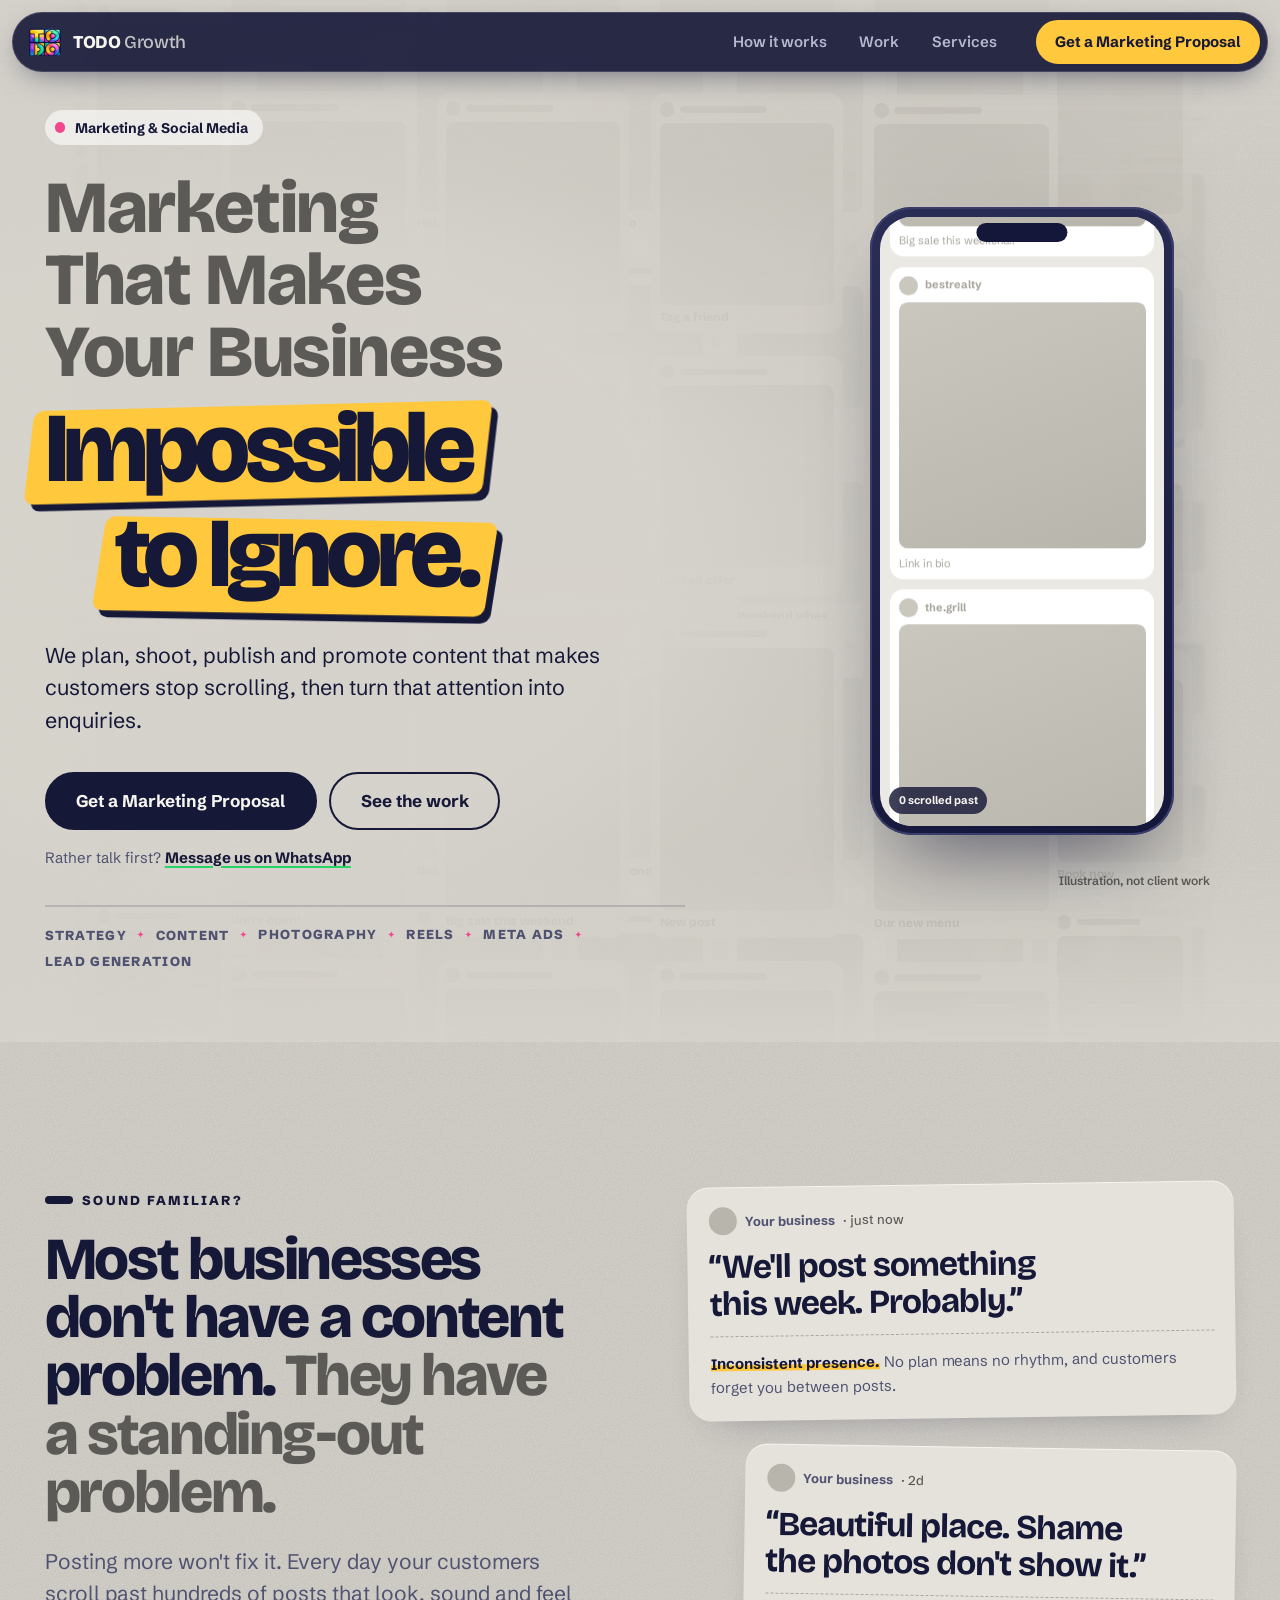
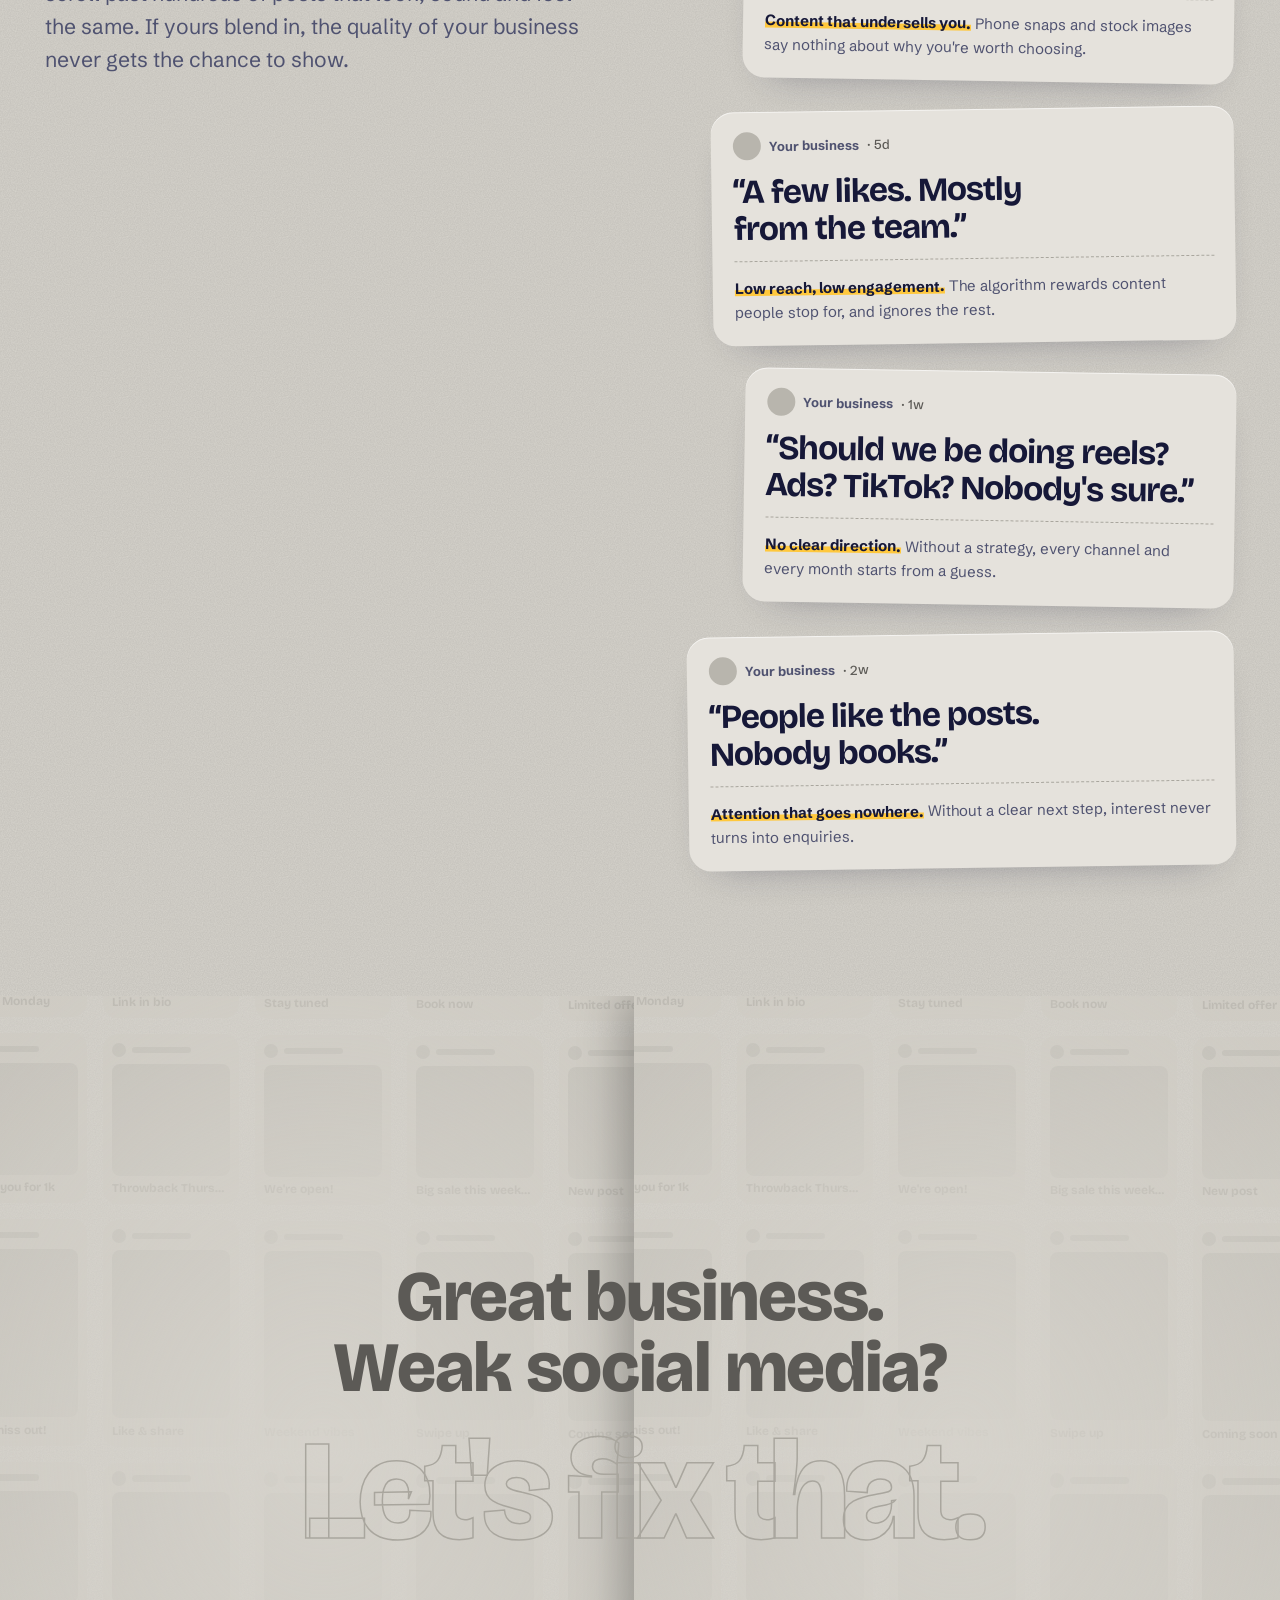
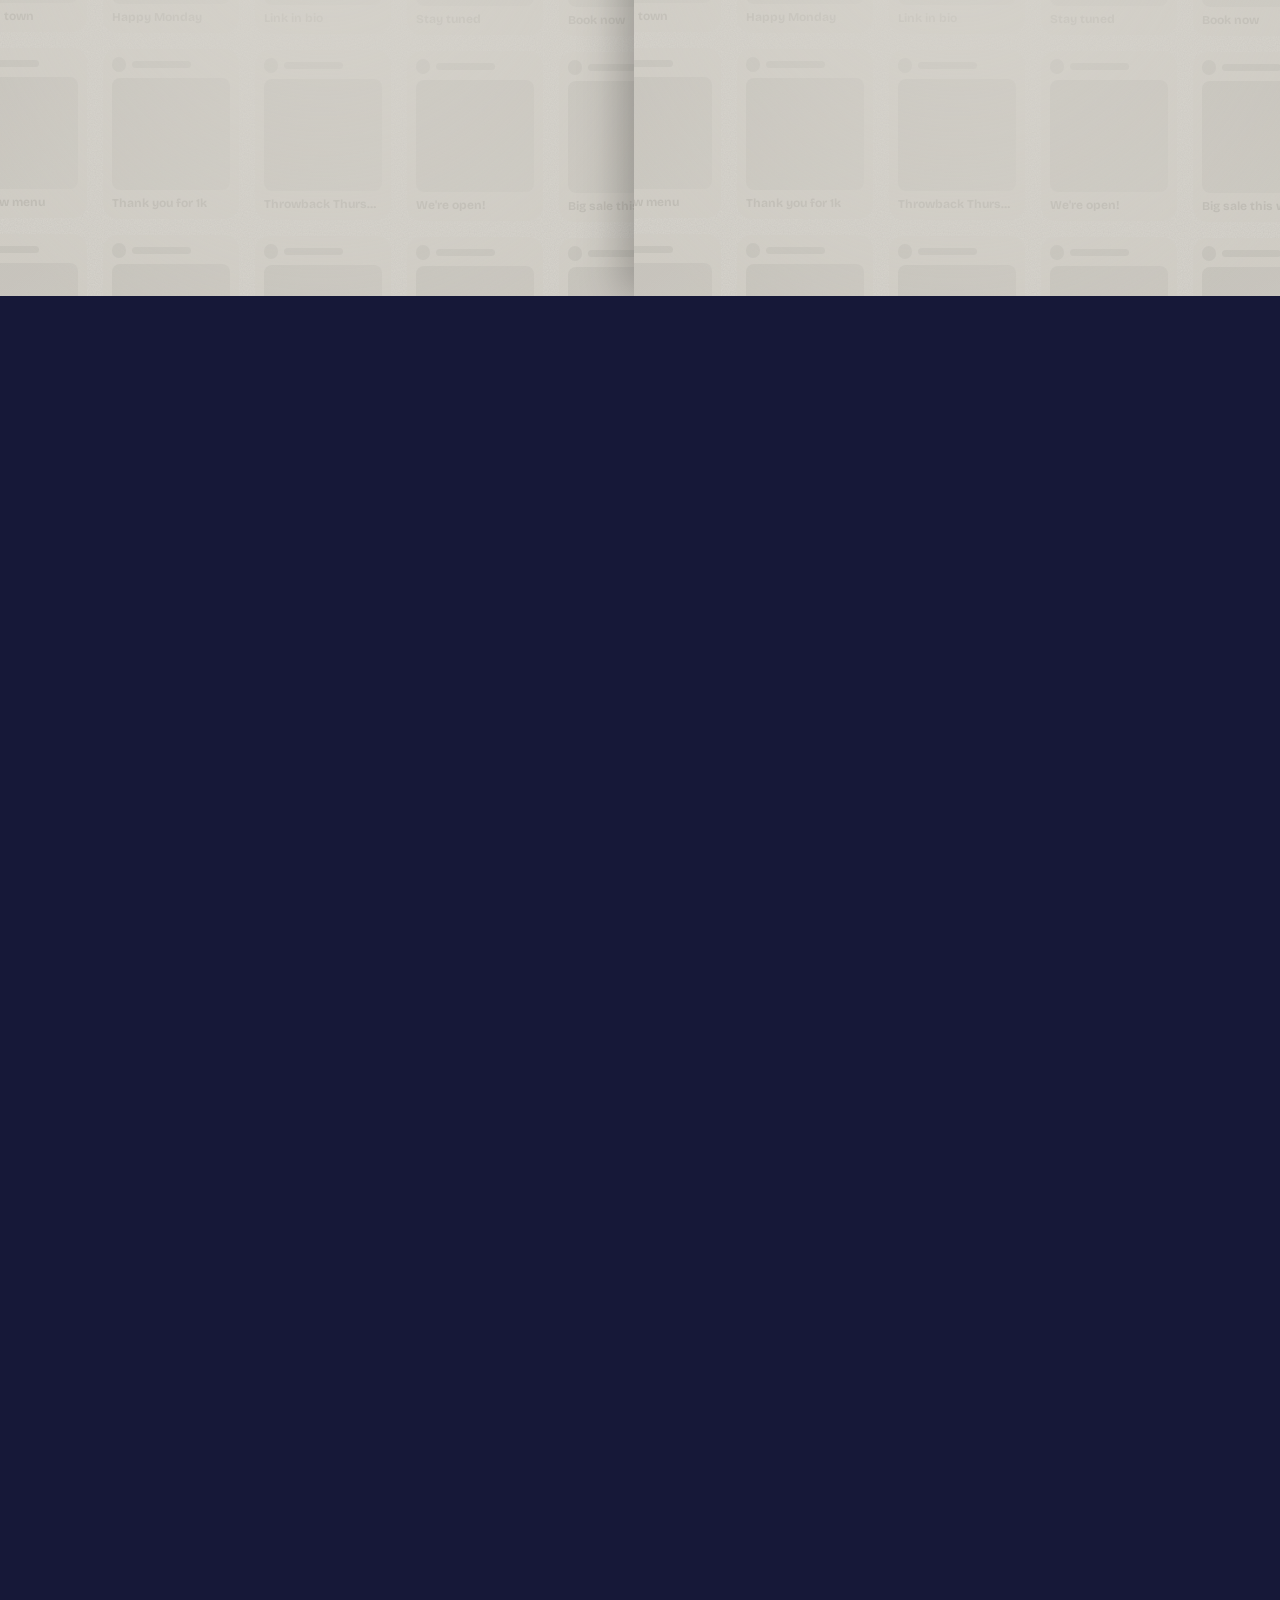
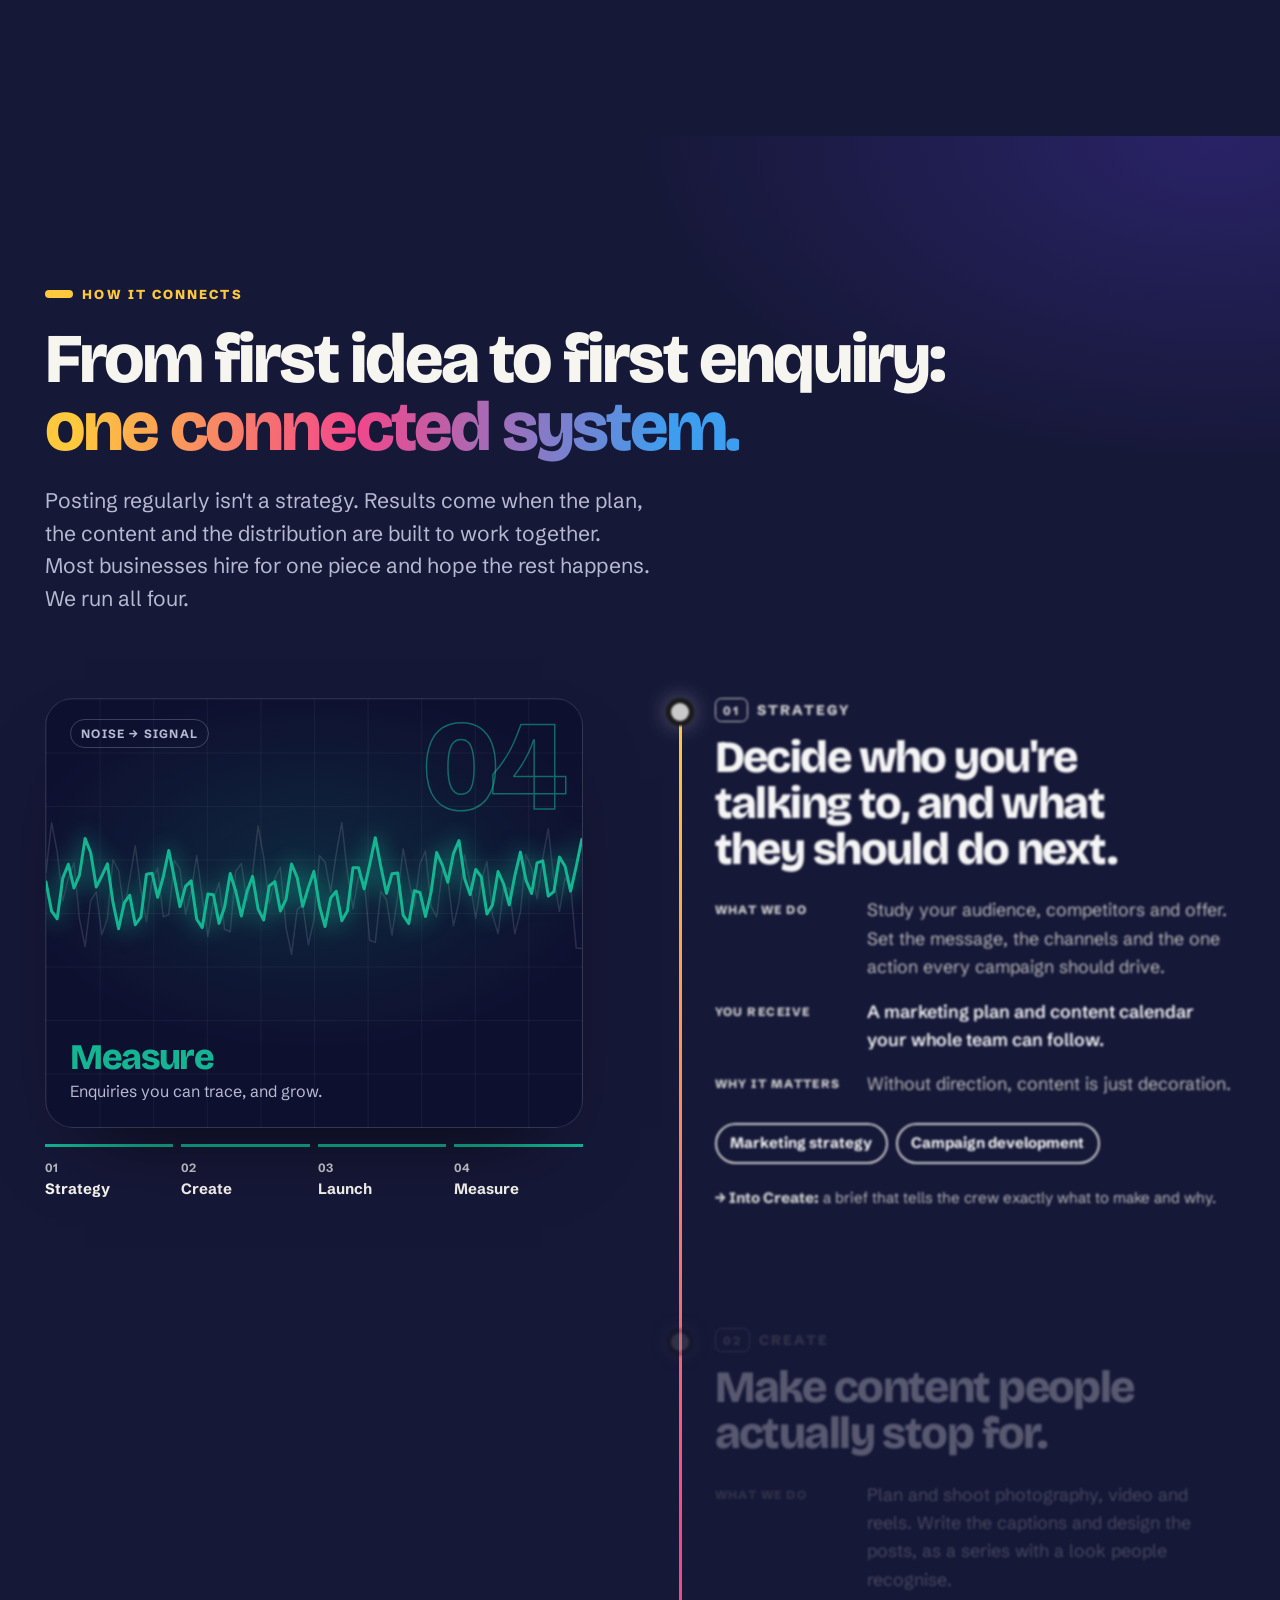
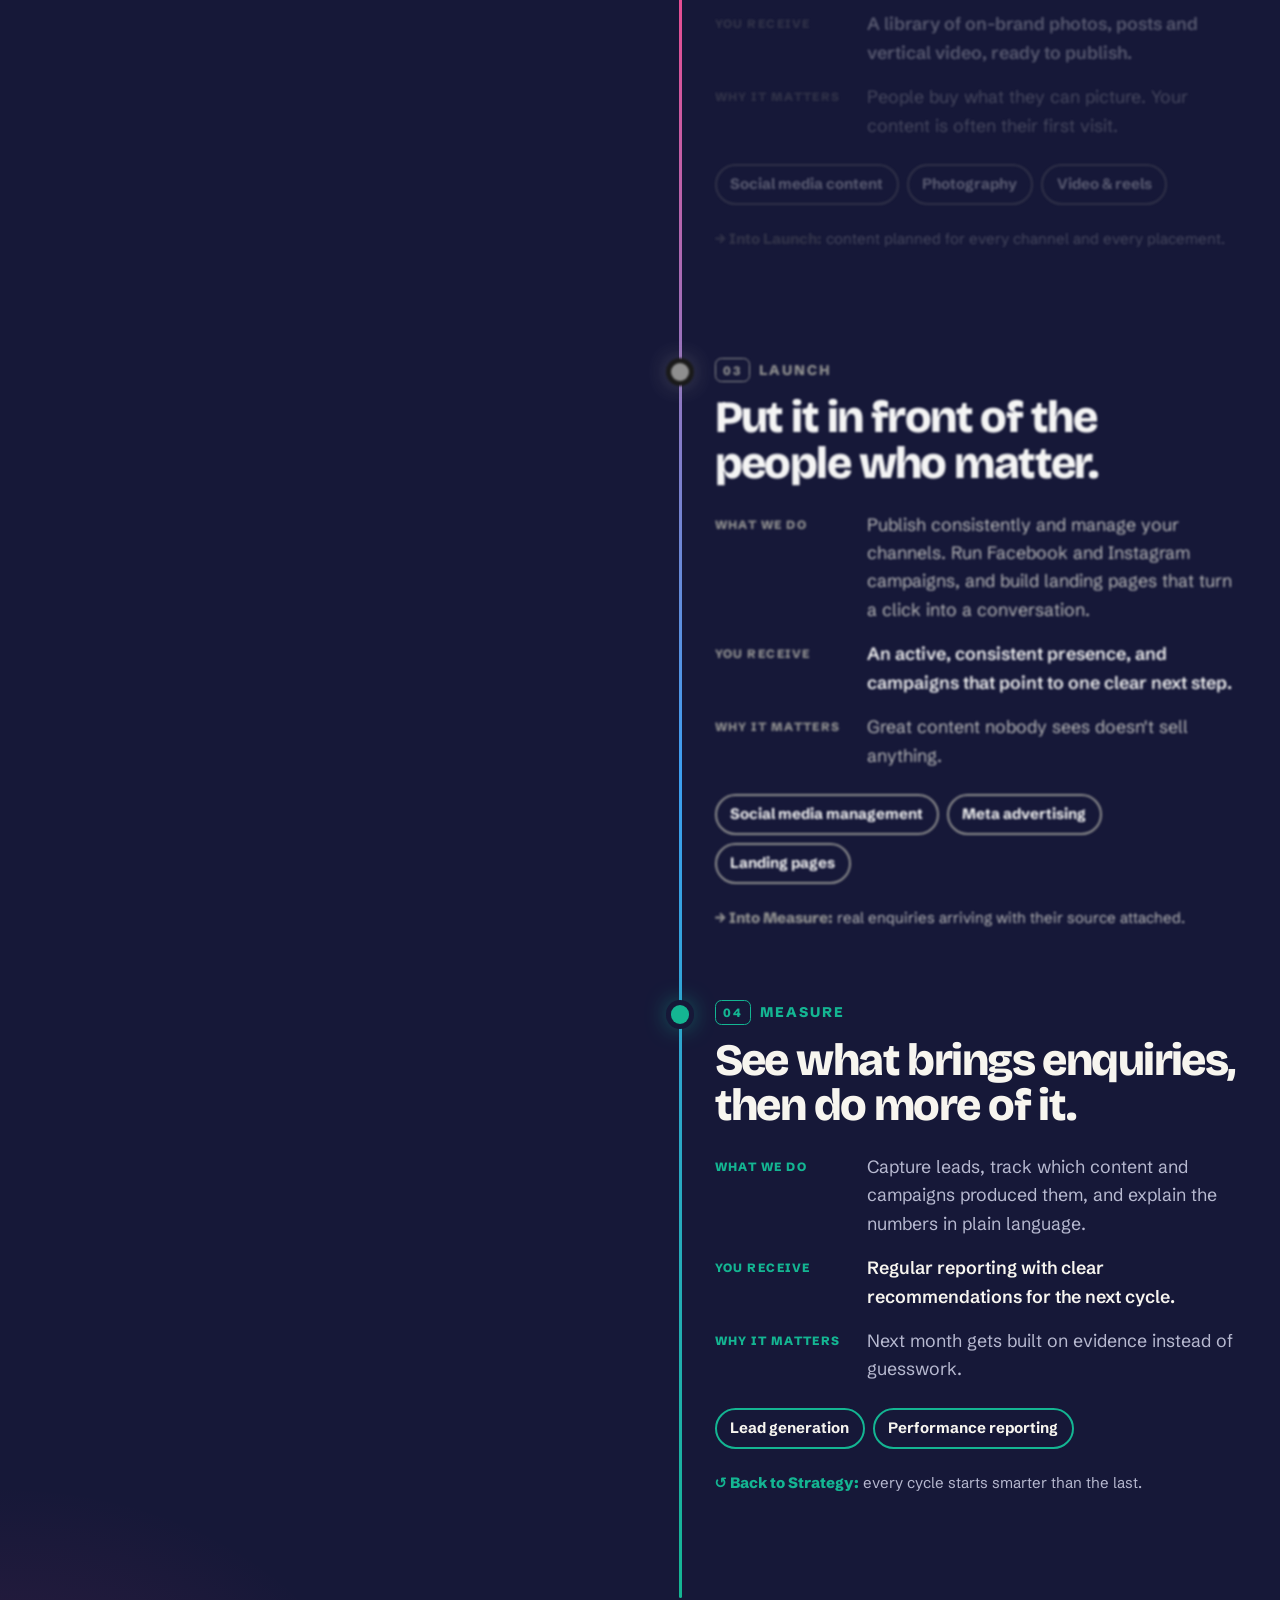
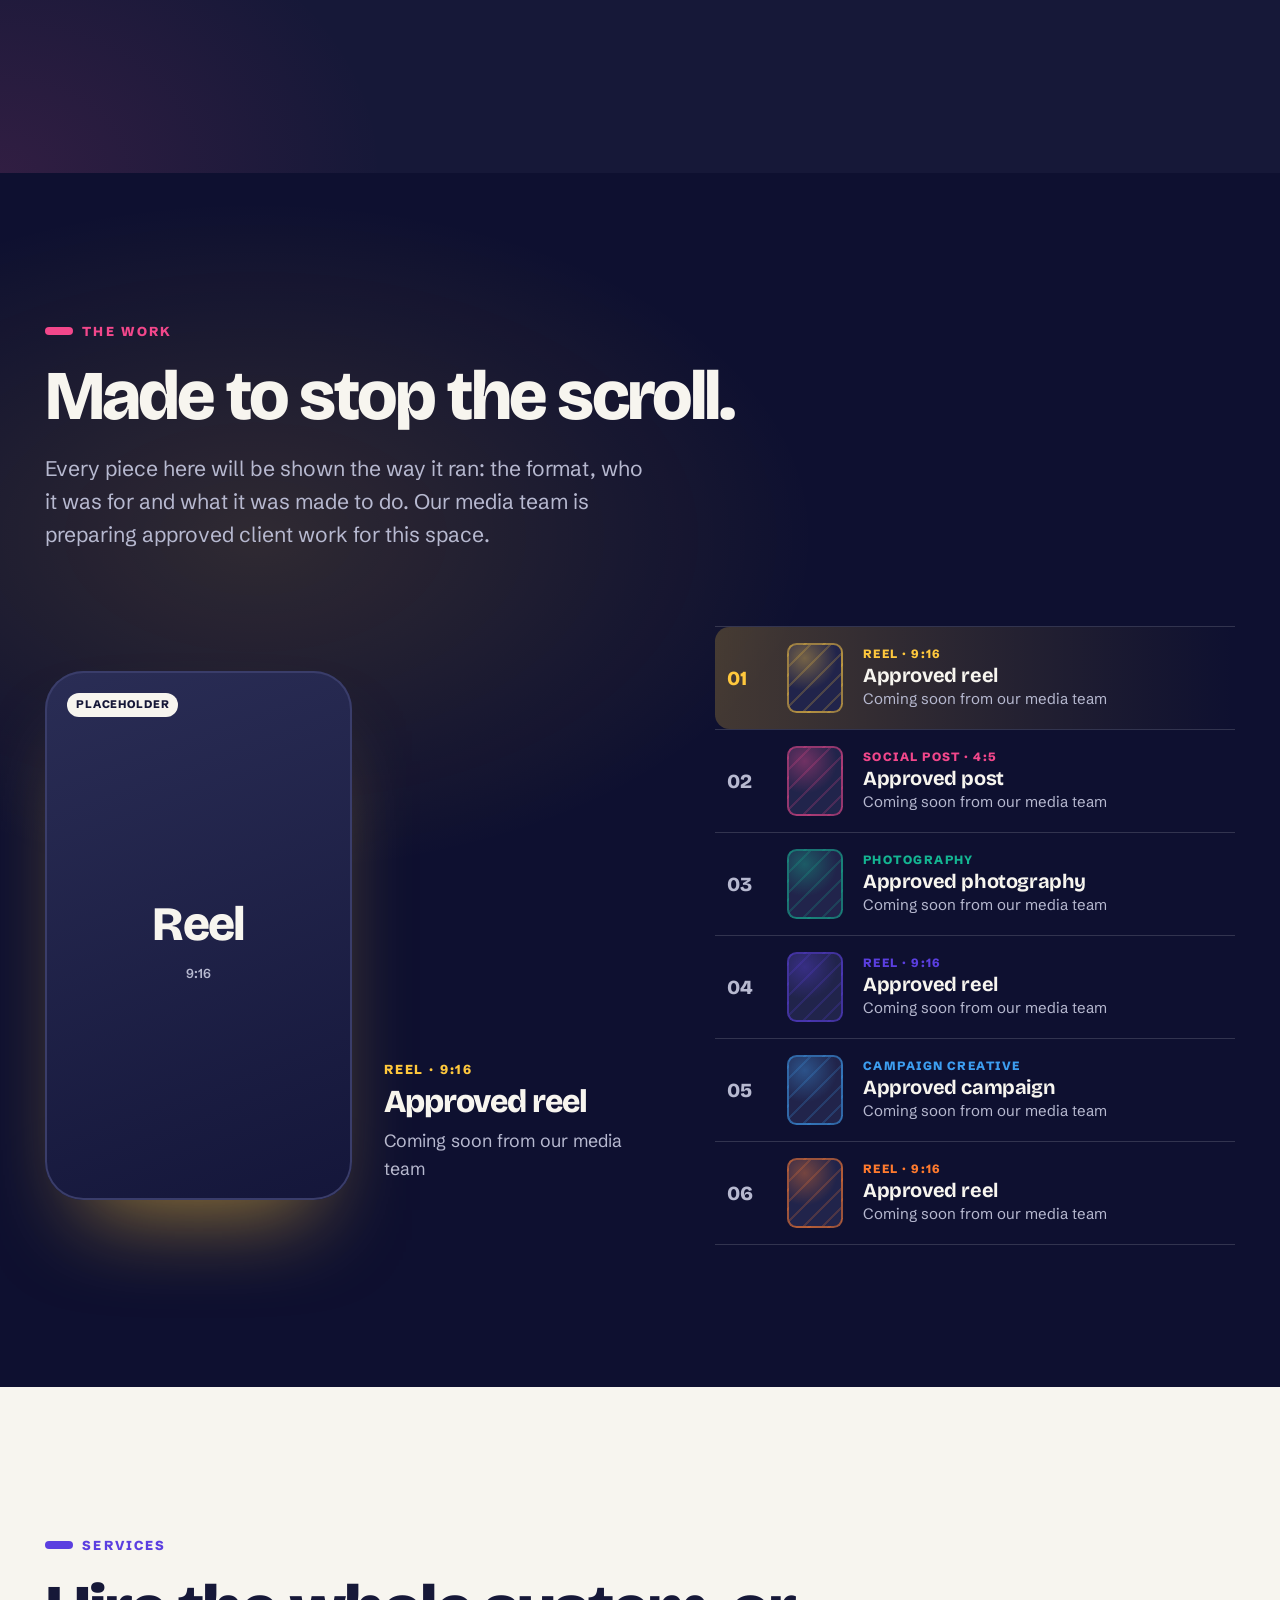
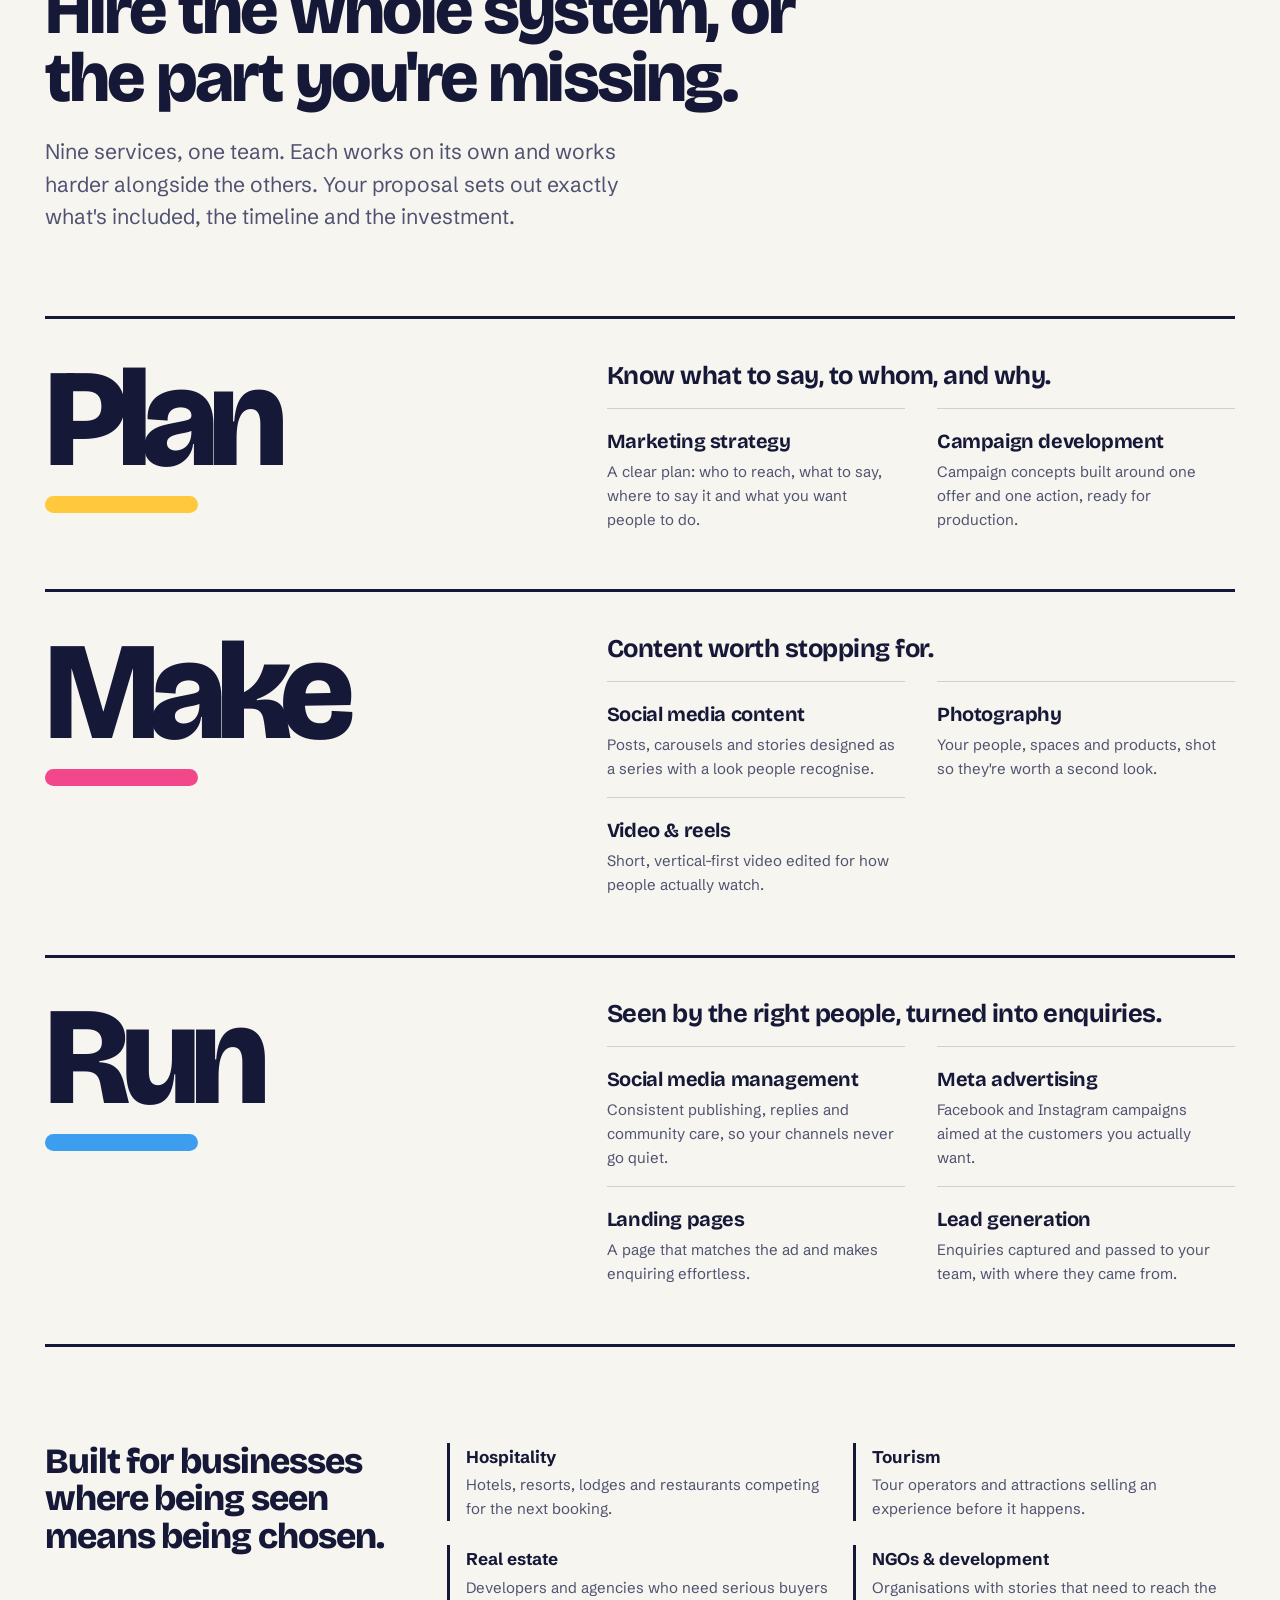
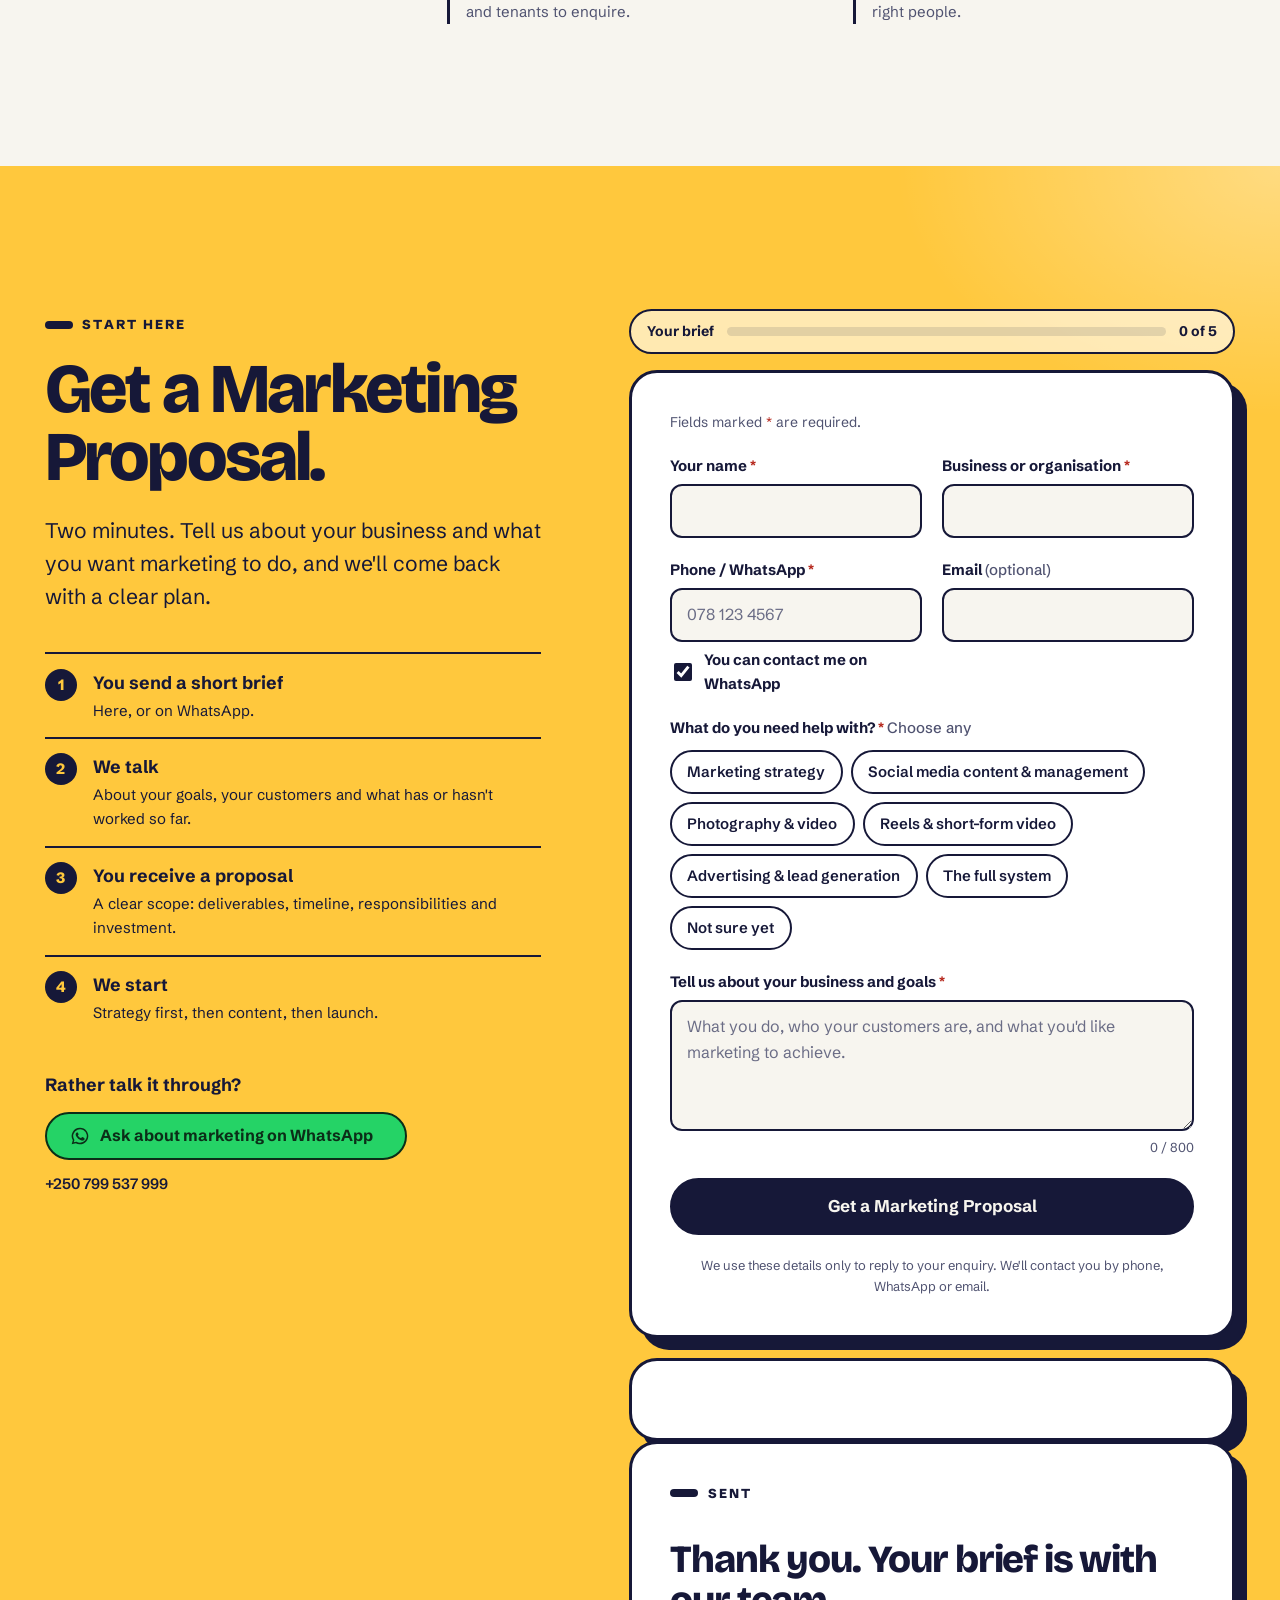
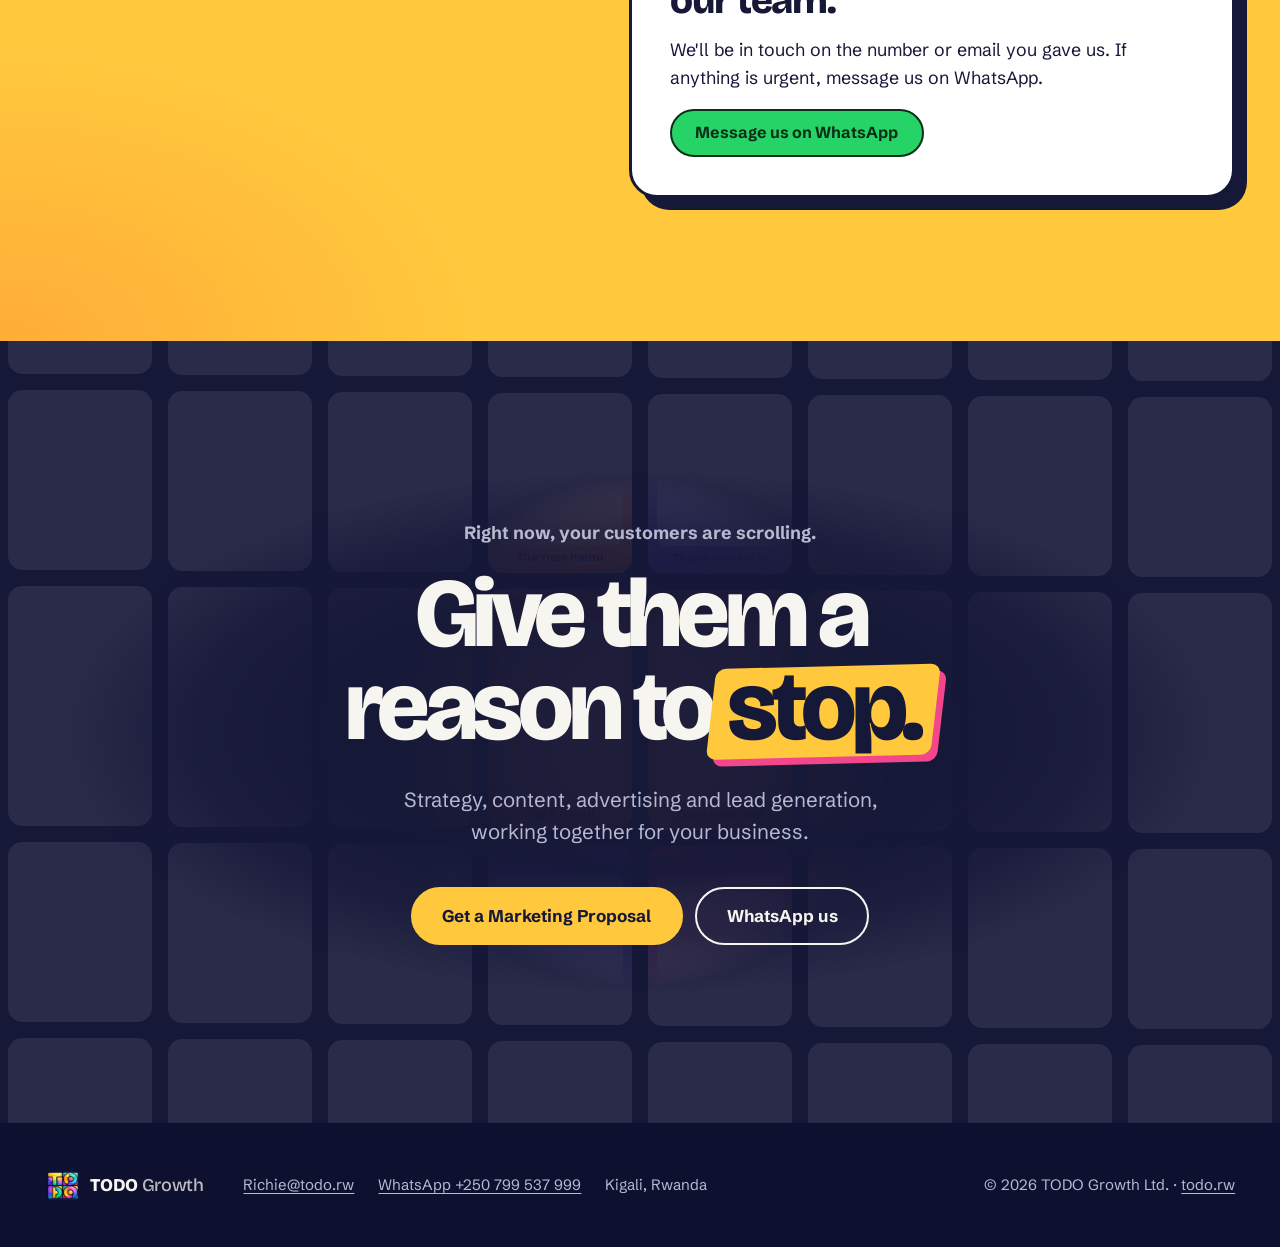
==== index.html @ 9b06f522 "first commit" ====
<!doctype html>
<html lang="en-GB">
  <head>
    <meta charset="utf-8" />
    <title>TODO Growth: Marketing &amp; Social Media</title>
    <meta name="robots" content="noindex" />
    <link rel="canonical" href="https://todo.rw/marketing/" />
    <script>
      // Forward to the page and keep the query string (UTM parameters) and hash.
      location.replace("marketing/" + location.search + location.hash);
    </script>
    <meta http-equiv="refresh" content="0; url=marketing/" />
  </head>
  <body>
    <p><a href="marketing/">Continue to Marketing &amp; Social Media</a></p>
  </body>
</html>
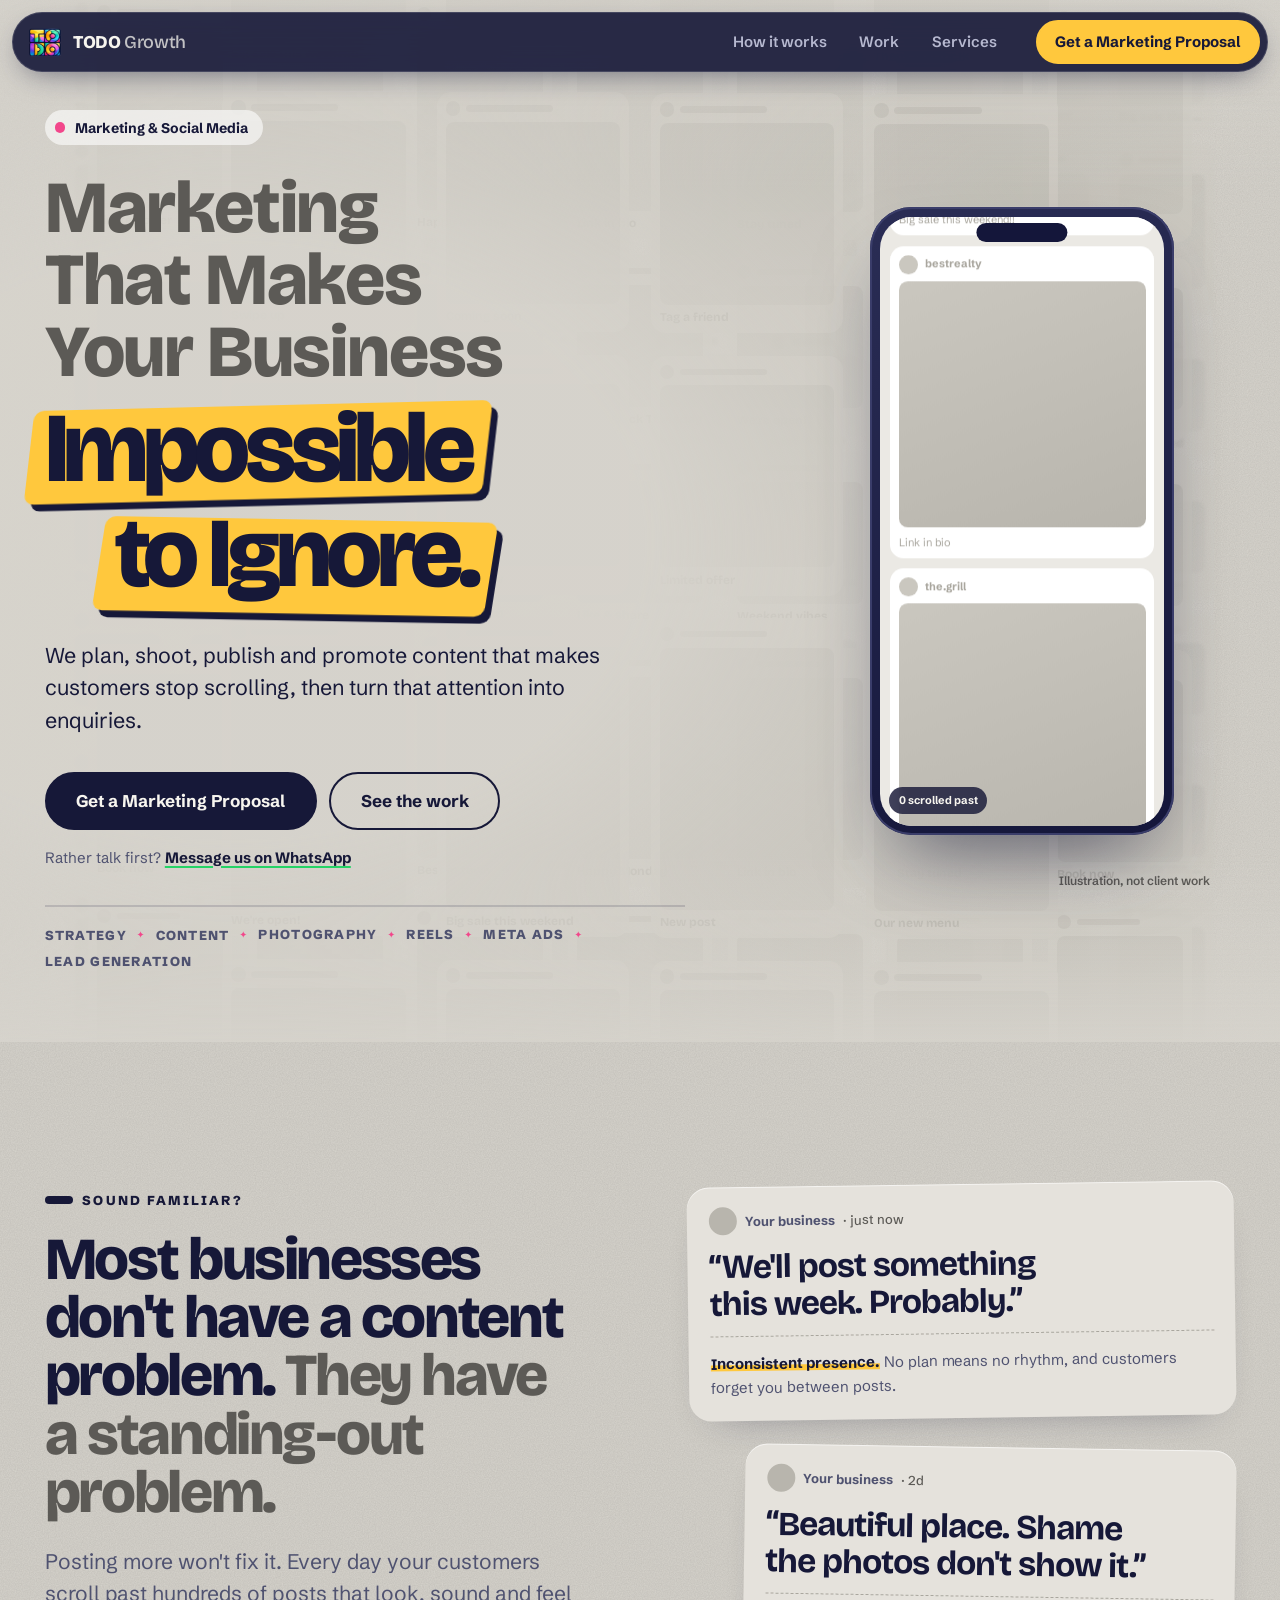
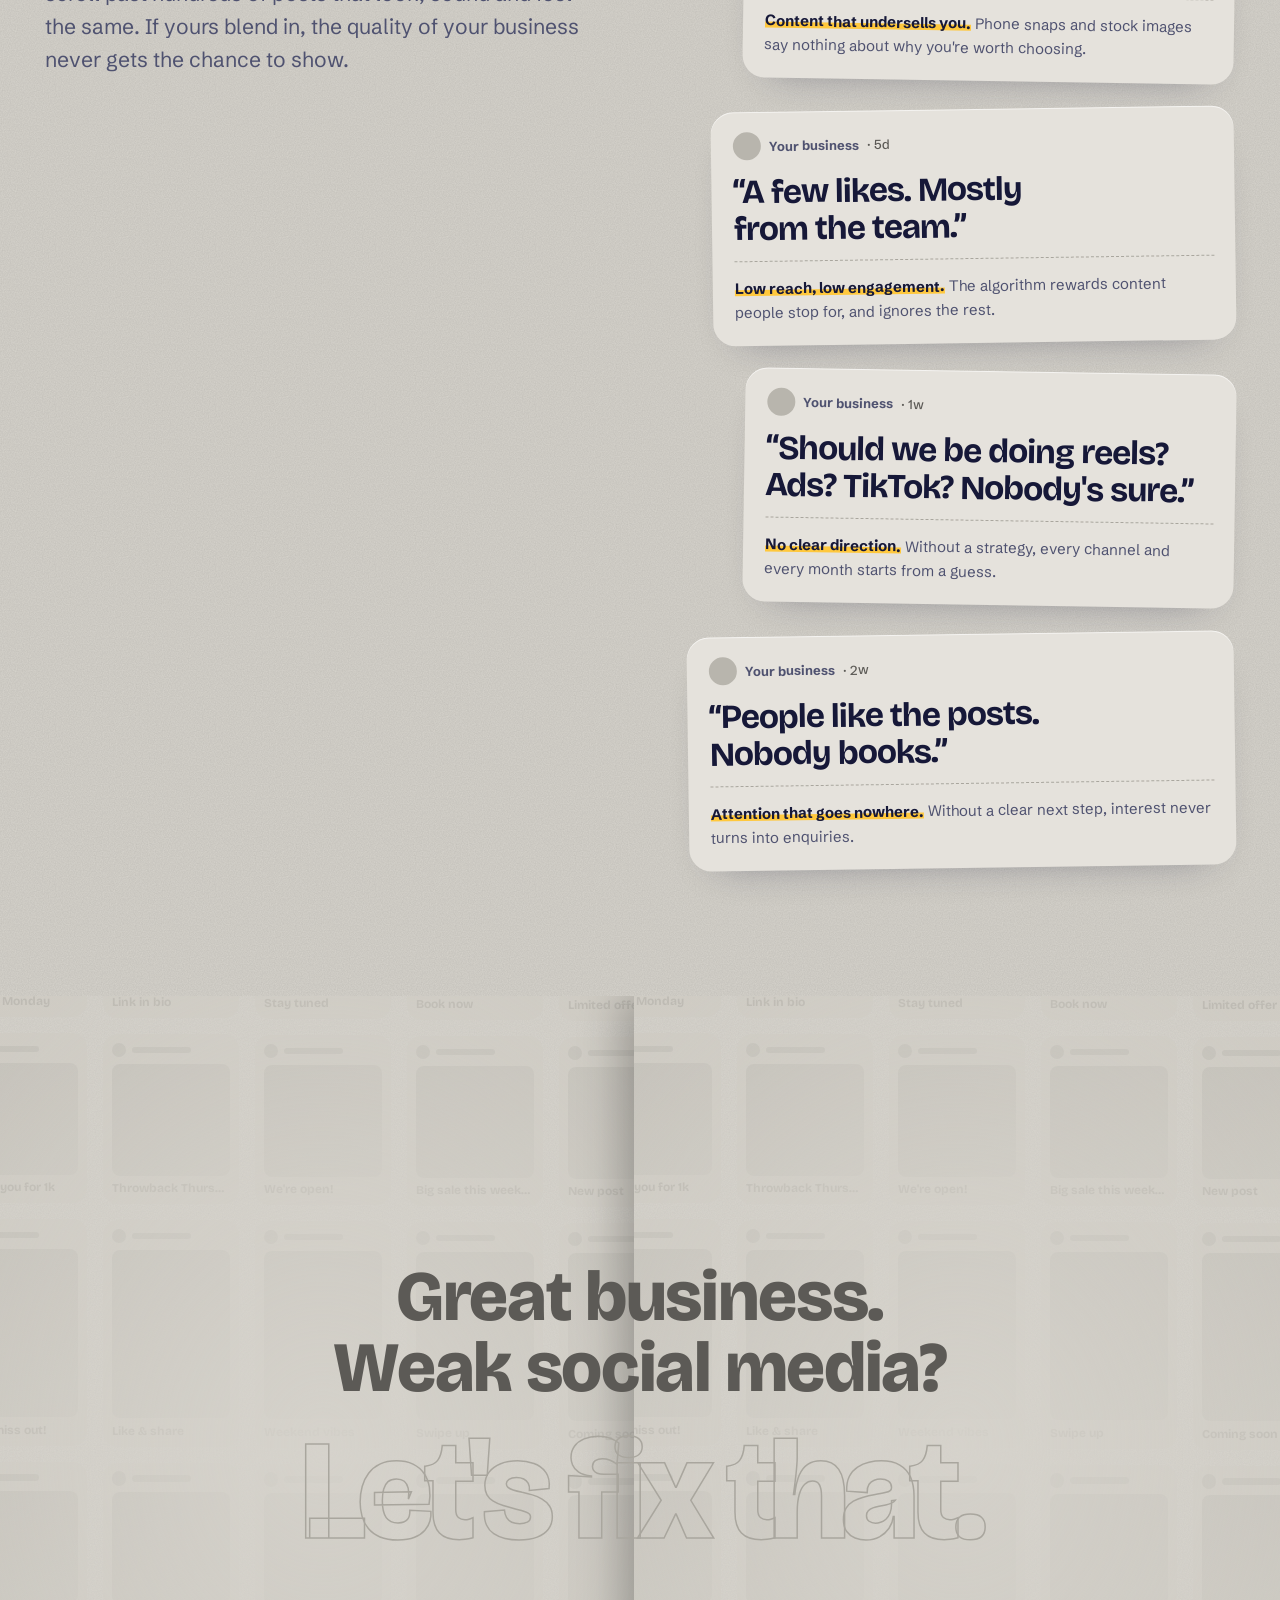
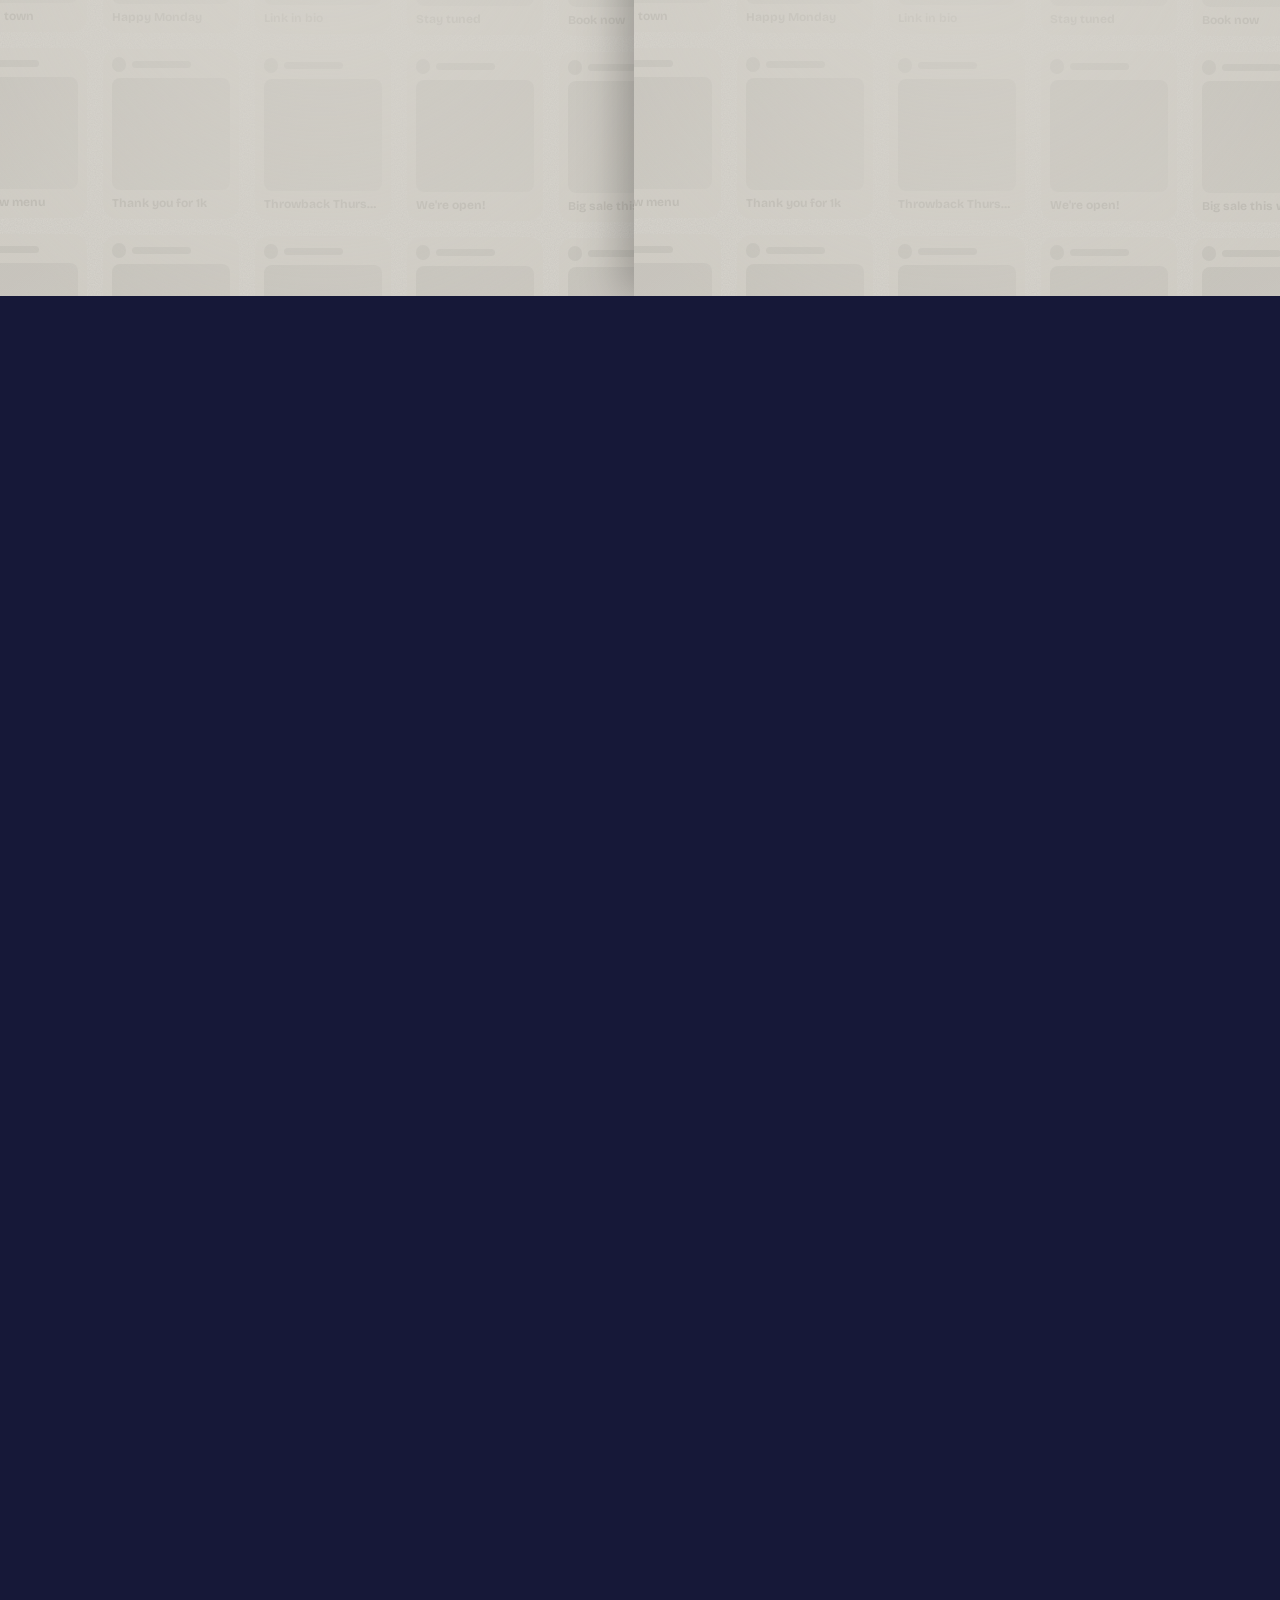
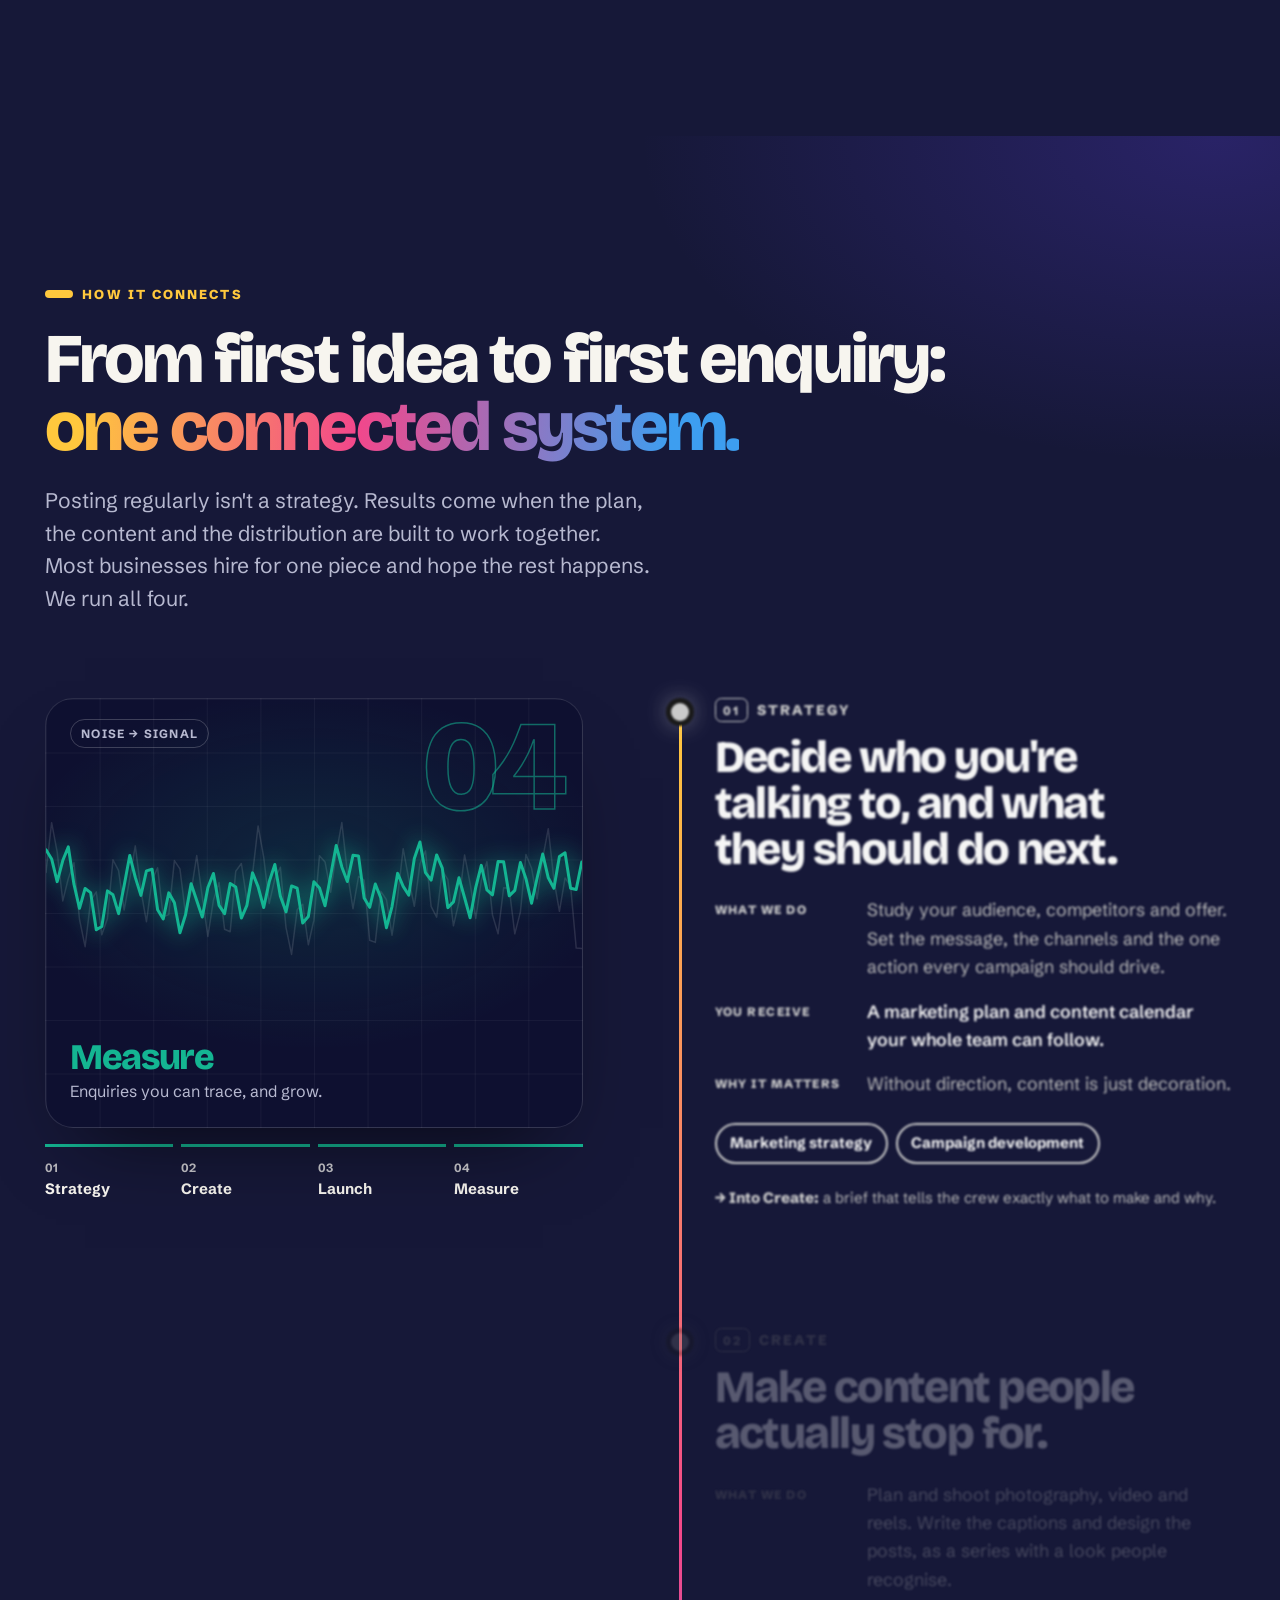
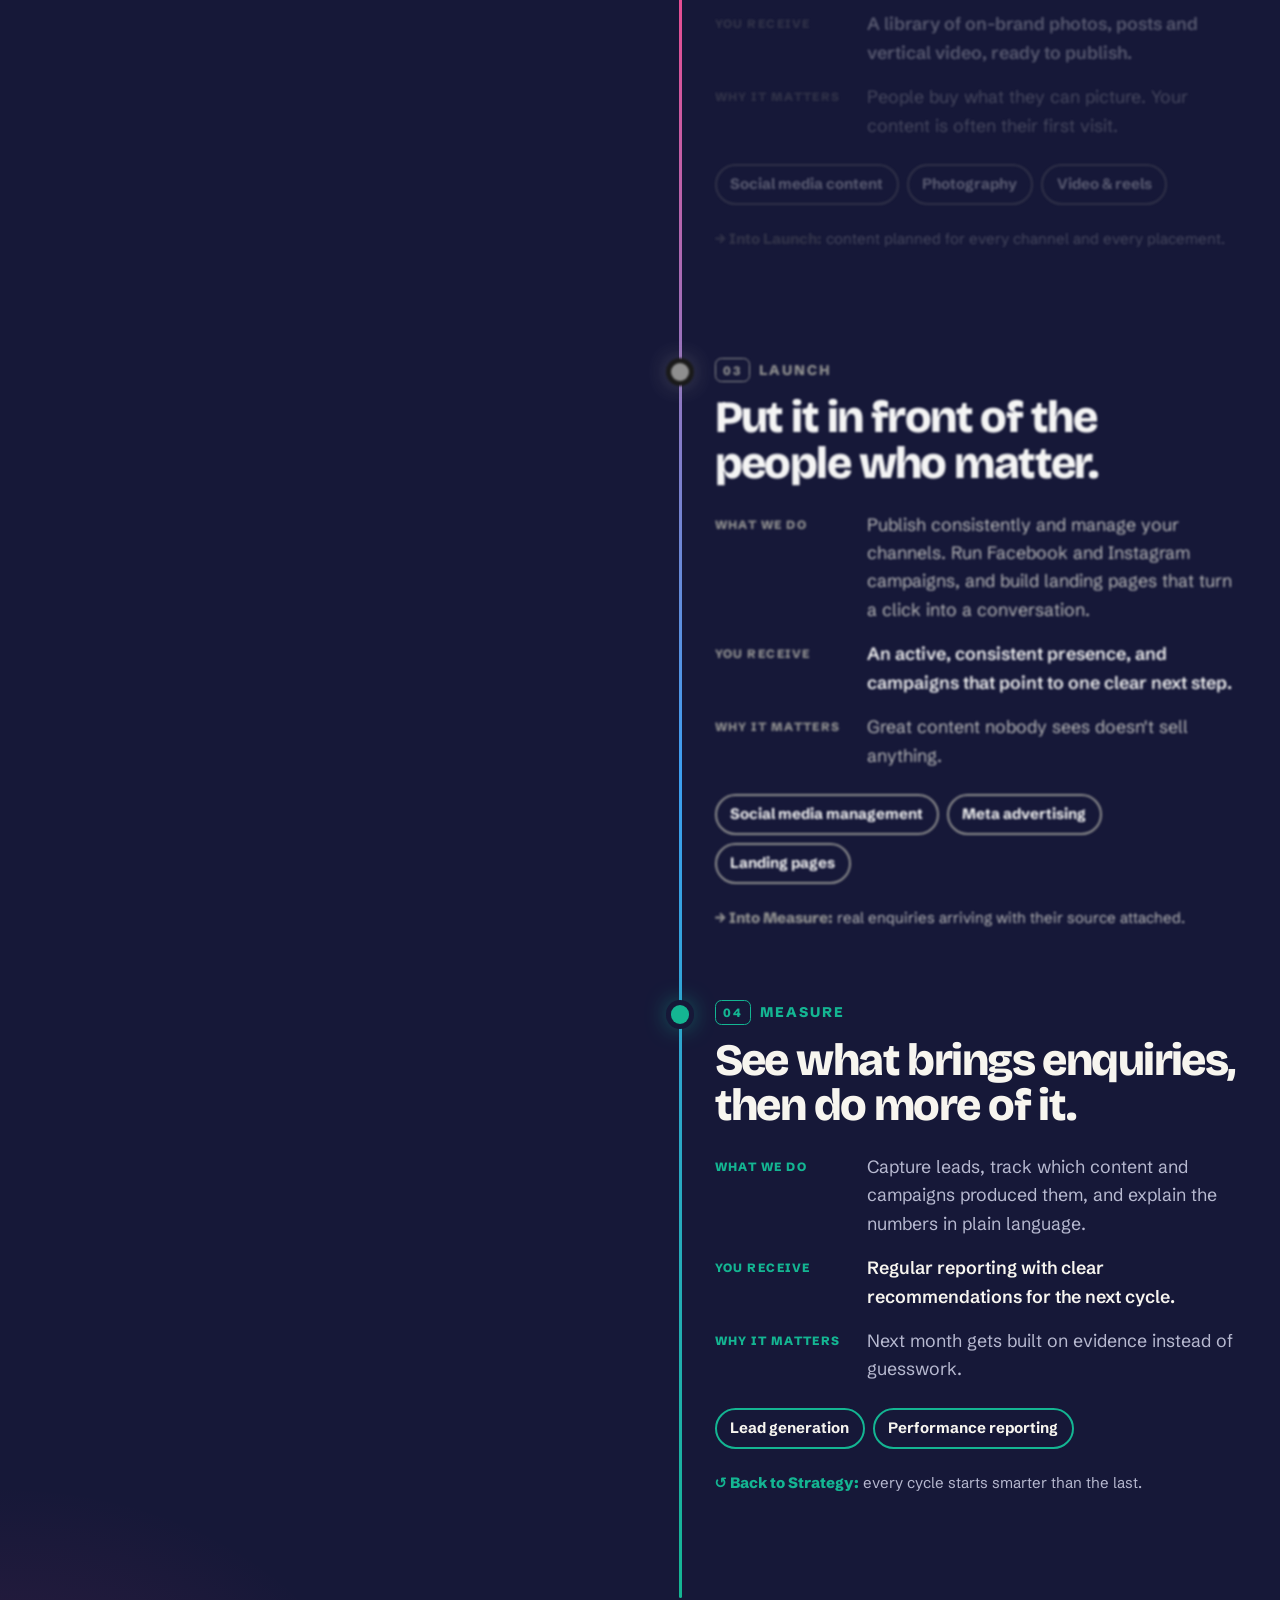
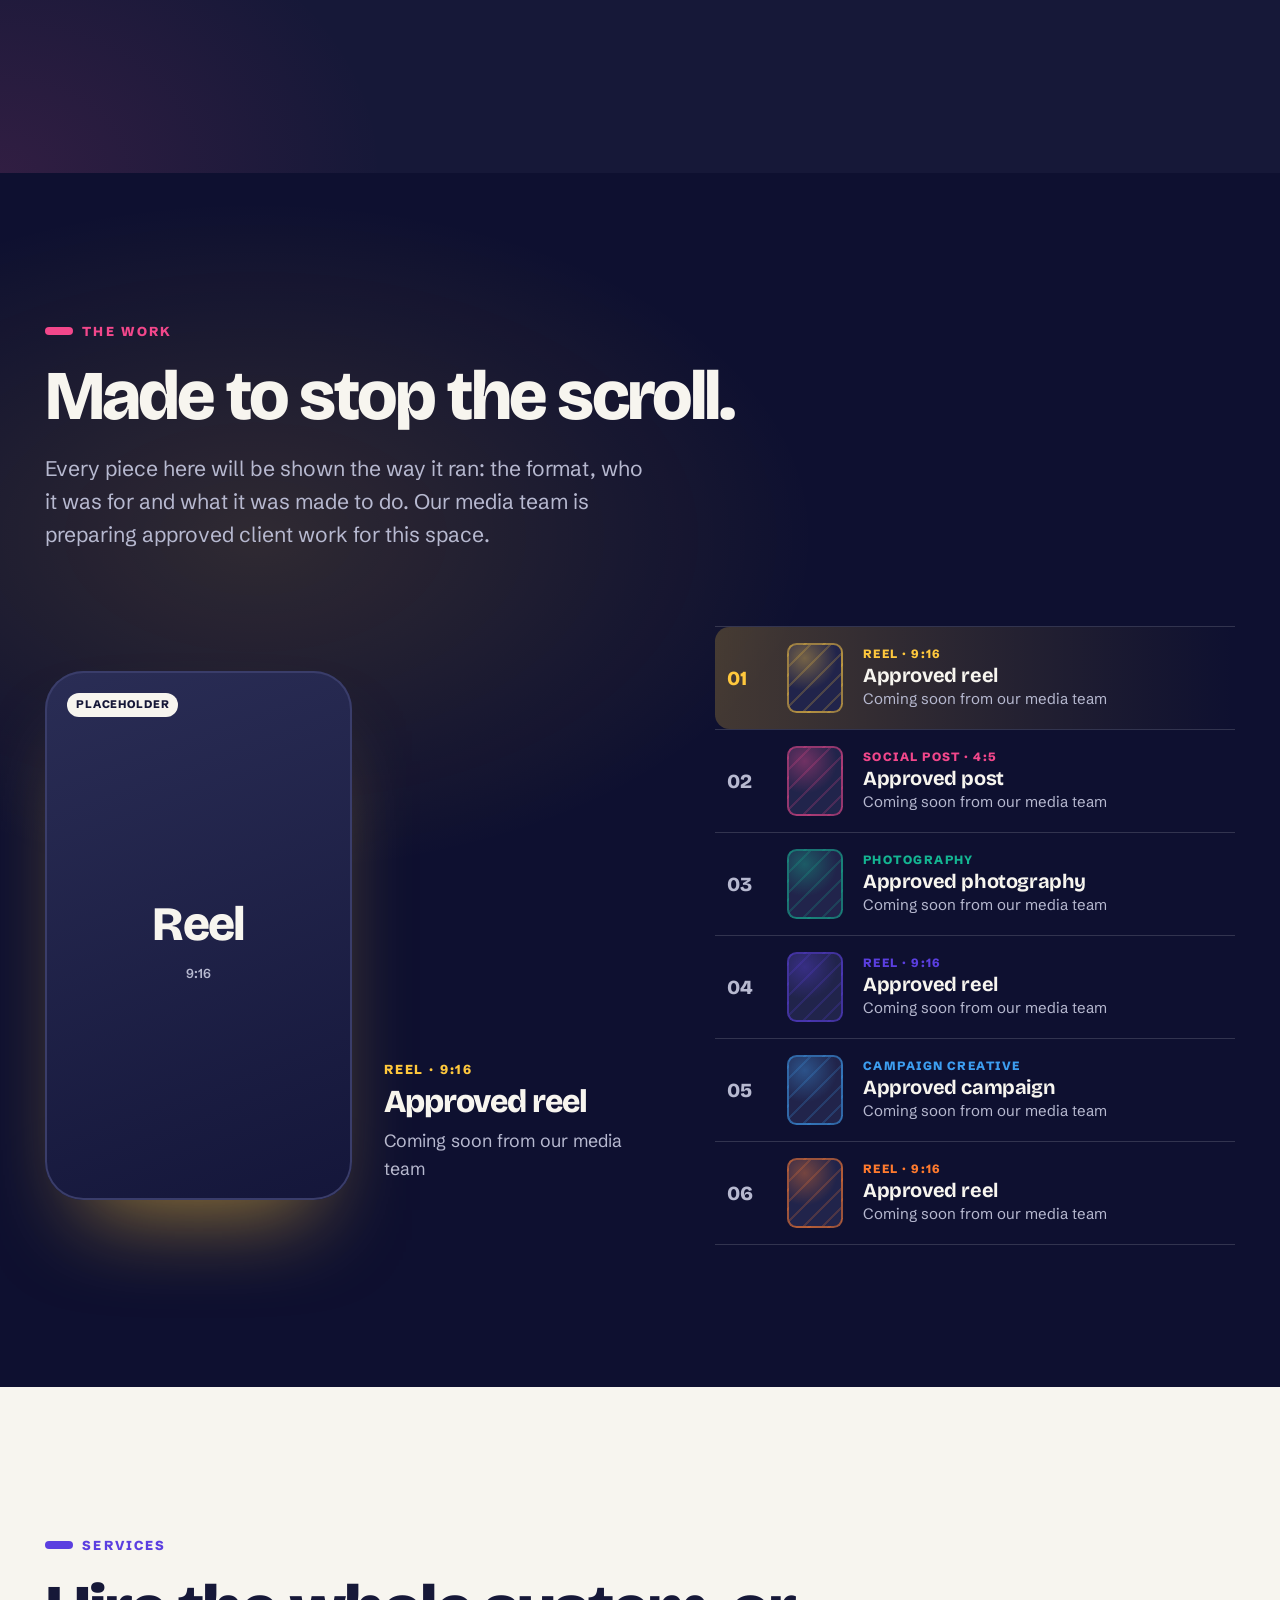
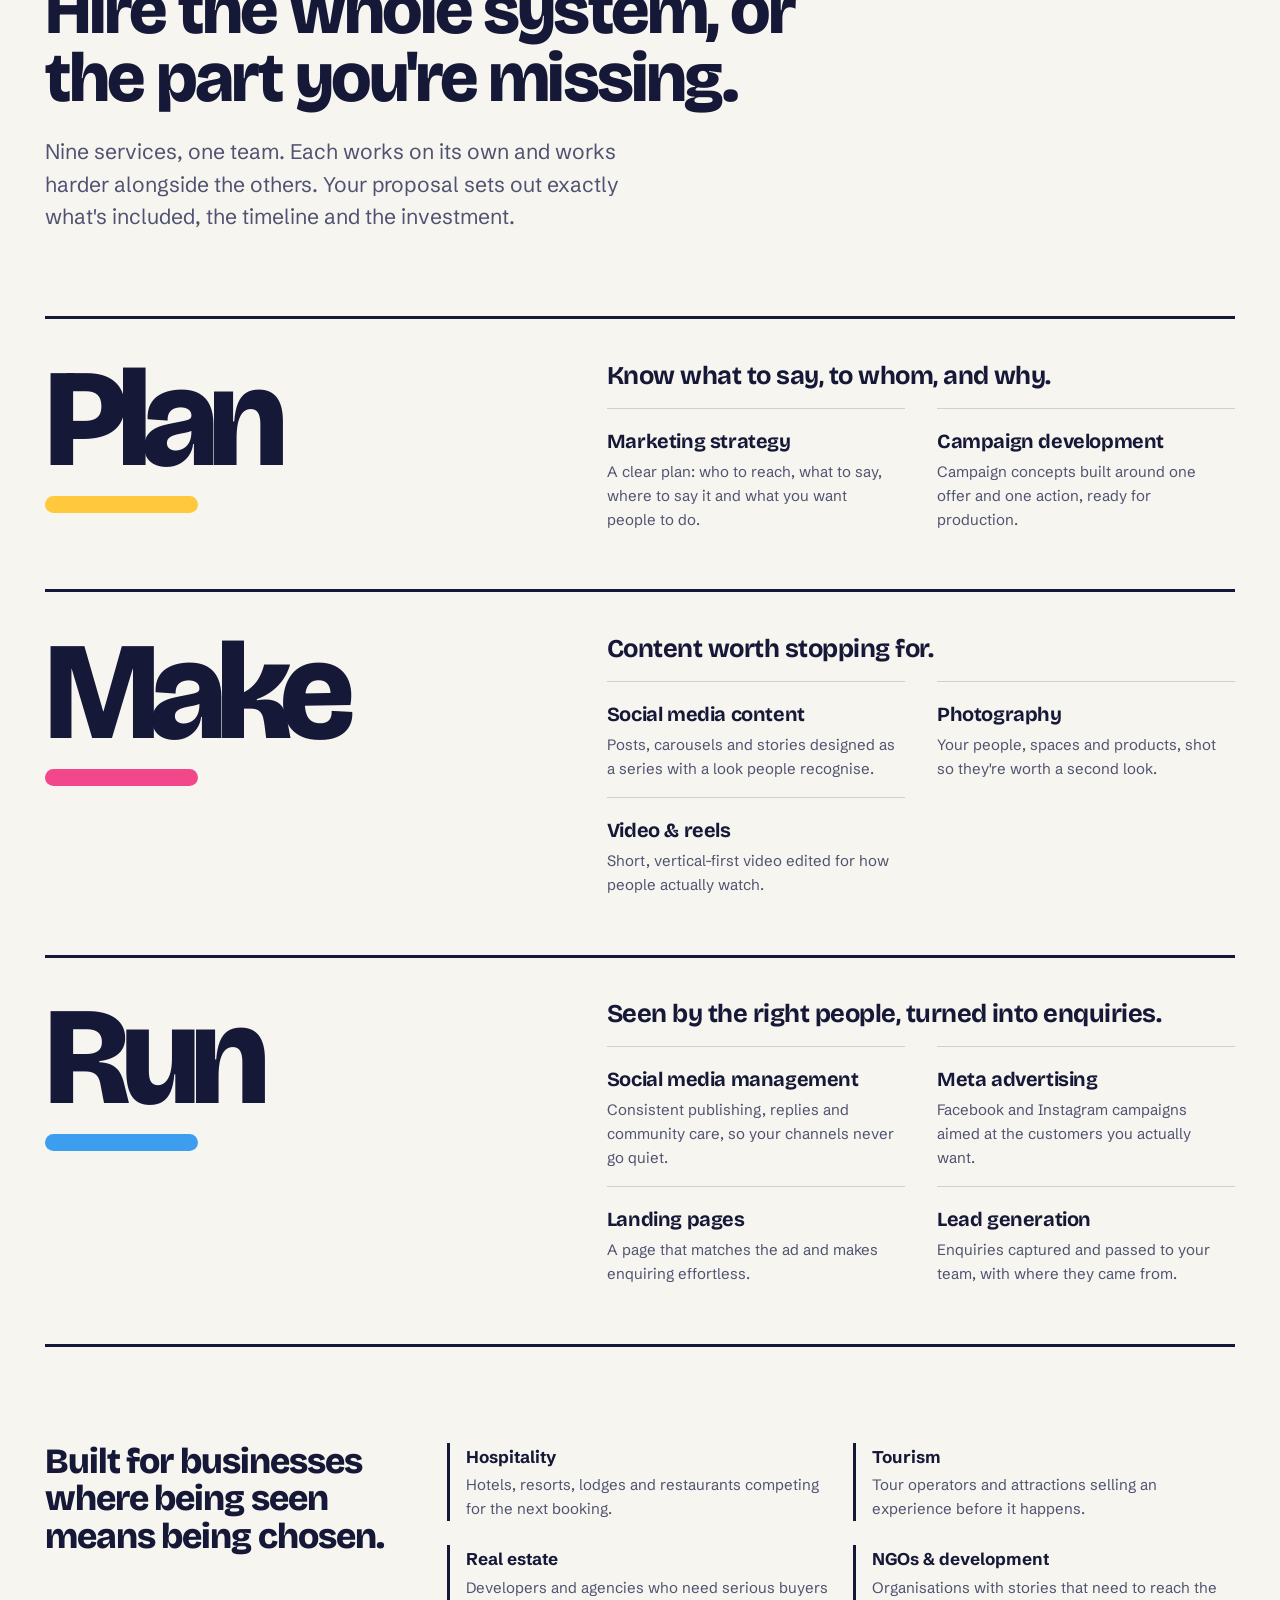
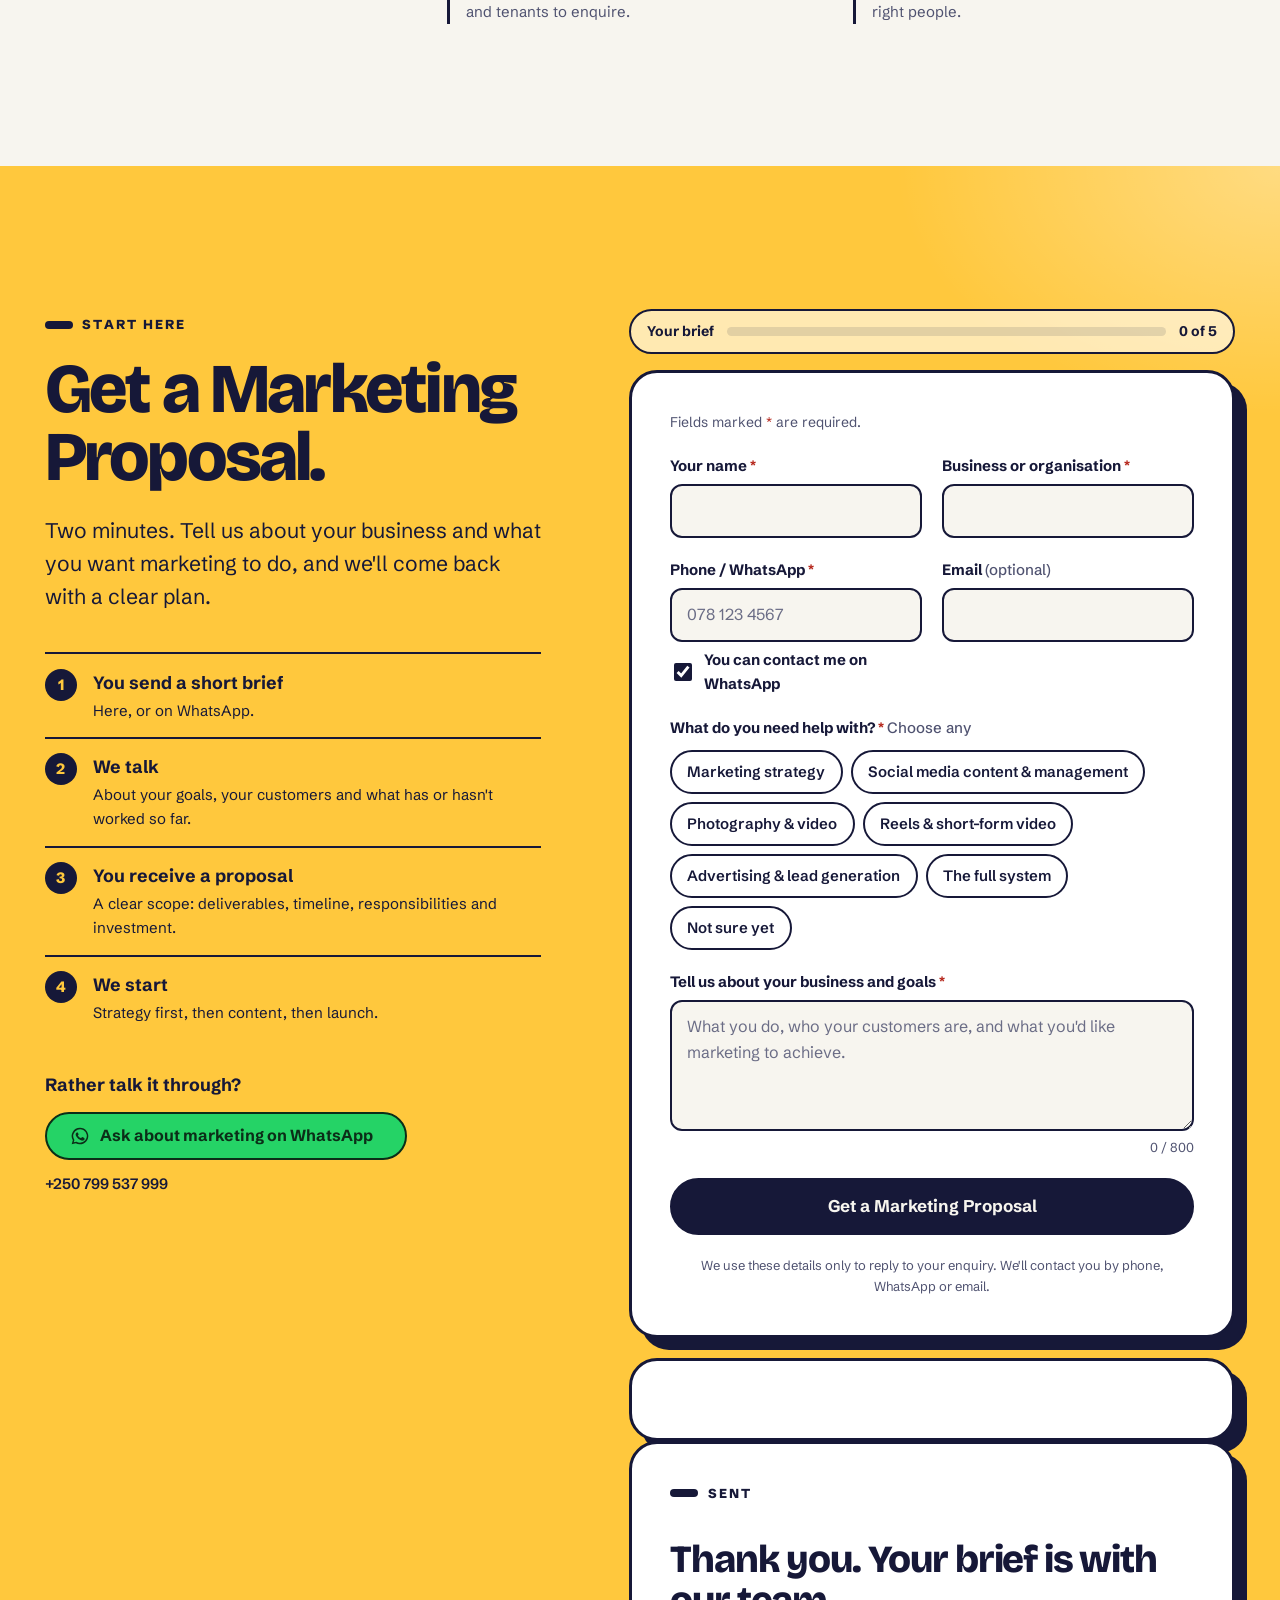
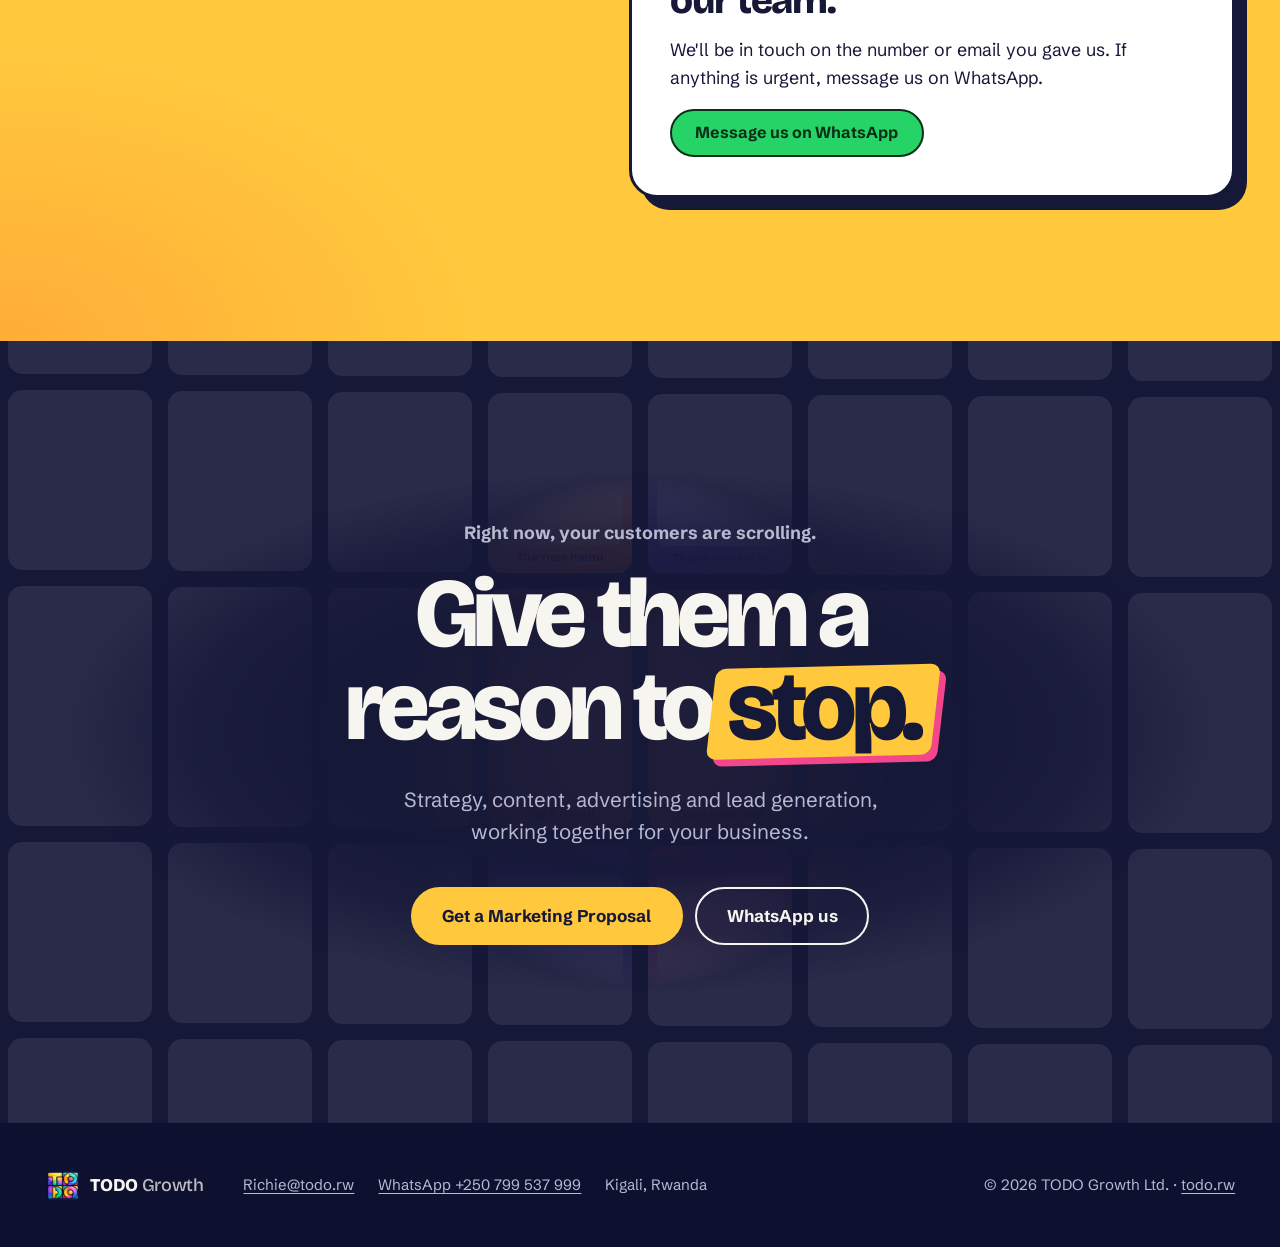
==== commit ef5a09c3: "root changes" ====
--- a/index.html
+++ b/index.html
@@ -2,16 +2,627 @@
 <html lang="en-GB">
   <head>
     <meta charset="utf-8" />
-    <title>TODO Growth: Marketing &amp; Social Media</title>
-    <meta name="robots" content="noindex" />
-    <link rel="canonical" href="https://todo.rw/marketing/" />
-    <script>
-      // Forward to the page and keep the query string (UTM parameters) and hash.
-      location.replace("marketing/" + location.search + location.hash);
+    <meta name="viewport" content="width=device-width, initial-scale=1, viewport-fit=cover" />
+    <title>Marketing &amp; Social Media | TODO Growth, Kigali</title>
+    <meta
+      name="description"
+      content="Strategy, social media content, photography, reels, Meta advertising and lead generation, planned and run as one system. Get a marketing proposal from TODO Growth in Kigali, Rwanda."
+    />
+    <link rel="canonical" href="https://marketing.todo.rw/" />
+    <meta name="theme-color" content="#161838" />
+
+    <meta property="og:type" content="website" />
+    <meta property="og:site_name" content="TODO Growth" />
+    <meta property="og:title" content="Marketing That Makes Your Business Impossible to Ignore" />
+    <meta
+      property="og:description"
+      content="We plan, shoot, publish and promote content that makes people stop scrolling, then turn that attention into enquiries."
+    />
+    <meta property="og:url" content="https://marketing.todo.rw/" />
+    <meta name="twitter:card" content="summary" />
+
+    <link rel="icon" type="image/webp" href="assets/img/brand/todo-logo-192.webp" />
+    <link rel="preconnect" href="https://fonts.googleapis.com" />
+    <link rel="preconnect" href="https://fonts.gstatic.com" crossorigin />
+    <link
+      rel="stylesheet"
+      href="https://fonts.googleapis.com/css2?family=Bricolage+Grotesque:opsz,wght@12..96,400..800&family=Schibsted+Grotesk:wght@400..700&display=swap"
+    />
+    <link rel="stylesheet" href="assets/css/marketing.css" />
+    <script type="module" src="assets/js/main.js"></script>
+
+    <script type="application/ld+json">
+      {
+        "@context": "https://schema.org",
+        "@type": "Service",
+        "name": "Marketing & Social Media",
+        "serviceType": "Marketing strategy, campaign development, social media content and management, photography, video and reels, Meta advertising, landing pages and lead generation",
+        "areaServed": "Rwanda",
+        "provider": {
+          "@type": "Organization",
+          "name": "TODO Growth",
+          "url": "https://todo.rw/",
+          "email": "Richie@todo.rw",
+          "telephone": "+250799537999",
+          "address": { "@type": "PostalAddress", "addressLocality": "Kigali", "addressCountry": "RW" }
+        },
+        "url": "https://marketing.todo.rw/"
+      }
     </script>
-    <meta http-equiv="refresh" content="0; url=marketing/" />
   </head>
+
   <body>
-    <p><a href="marketing/">Continue to Marketing &amp; Social Media</a></p>
+    <a class="skip" href="#main">Skip to content</a>
+
+    <header class="masthead" data-masthead>
+      <a class="brand" href="https://todo.rw/" aria-label="TODO Growth home">
+        <img src="assets/img/brand/todo-logo-192.webp" width="40" height="40" alt="" />
+        <span class="brand-word">TODO <span>Growth</span></span>
+      </a>
+      <nav class="masthead-nav" aria-label="Page sections">
+        <a href="#system">How it works</a>
+        <a href="#work">Work</a>
+        <a href="#included">Services</a>
+      </nav>
+      <a class="btn btn-sun btn-sm masthead-cta" href="#proposal" data-magnetic>Get a Marketing Proposal</a>
+      <span class="masthead-progress" data-progress aria-hidden="true"></span>
+    </header>
+
+    <main id="main">
+      <!-- ══ 01 HERO ════════════════════════════════════════════════════════
+           The feed of sameness, and the one post that stops it. -->
+      <section class="hero" aria-labelledby="hero-title" data-hero>
+        <div class="hero-noise" data-noise aria-hidden="true"></div>
+        <div class="hero-vignette" aria-hidden="true"></div>
+
+        <div class="hero-inner">
+          <div class="hero-copy">
+            <p class="kicker"><span class="kicker-dot" aria-hidden="true"></span>Marketing &amp; Social Media</p>
+
+            <h1 id="hero-title" class="hero-title">
+              <span class="h1-quiet" data-words>Marketing That Makes Your Business</span>
+              <span class="h1-loud"><span class="slab slab-a">Impossible</span> <span class="slab slab-b">to&nbsp;Ignore.</span></span>
+            </h1>
+
+            <p class="hero-lead">
+              We plan, shoot, publish and promote content that makes customers stop scrolling, then turn that
+              attention into enquiries.
+            </p>
+
+            <div class="hero-actions">
+              <a class="btn btn-ink btn-lg" href="#proposal" data-magnetic>Get a Marketing Proposal</a>
+              <a class="btn btn-line btn-lg" href="#work">See the work</a>
+            </div>
+            <p class="hero-alt">
+              Rather talk first?
+              <a class="wa-inline" data-wa href="https://wa.me/250799537999" rel="noopener" target="_blank"
+                >Message us on WhatsApp<span class="sr-only"> (opens WhatsApp)</span></a
+              >
+            </p>
+
+            <ul class="offer-line" aria-label="What we do">
+              <li>Strategy</li>
+              <li>Content</li>
+              <li>Photography</li>
+              <li>Reels</li>
+              <li>Meta ads</li>
+              <li>Lead generation</li>
+            </ul>
+          </div>
+
+          <figure class="hero-stage" data-stage aria-label="Illustration: a social feed of near-identical posts, stopping on the one that stands out">
+            <div class="stage-tilt" data-tilt>
+              <div class="phone" aria-hidden="true">
+                <div class="phone-notch"></div>
+                <div class="phone-screen">
+                  <div class="phone-feed" data-feed></div>
+                  <div class="phone-hud">
+                    <span class="hud-pill"><b data-scrolled>0</b> scrolled past</span>
+                    <span class="hud-pill hud-stop" data-stopped>Stopped</span>
+                  </div>
+                </div>
+              </div>
+              <div class="breakout" data-breakout aria-hidden="true">
+                <div class="breakout-card">
+                  <span class="bc-sticker">Stop.</span>
+                  <span class="bc-big">This one<br />is different.</span>
+                  <span class="bc-foot"><i></i>Made to be noticed</span>
+                </div>
+              </div>
+            </div>
+            <figcaption class="stage-note">Illustration, not client work</figcaption>
+          </figure>
+        </div>
+      </section>
+
+      <!-- ══ 02 SOUND FAMILIAR? ═════════════════════════════════════════════ -->
+      <section class="familiar" id="familiar" aria-labelledby="familiar-title">
+        <div class="wrap familiar-grid">
+          <div class="familiar-head">
+            <p class="label">Sound familiar?</p>
+            <h2 id="familiar-title" class="h-display h-md" data-tune>
+              Most businesses don't have a content problem. <span class="muted-ink">They have a standing&#8209;out problem.</span>
+            </h2>
+            <p class="sec-lead">
+              Posting more won't fix it. Every day your customers scroll past hundreds of posts that look, sound and
+              feel the same. If yours blend in, the quality of your business never gets the chance to show.
+            </p>
+          </div>
+
+          <ol class="confessions" aria-label="Five signs your marketing is blending in">
+            <li class="confession" data-tune>
+              <div class="cf-head" aria-hidden="true"><i></i><span>Your business</span><em>· just now</em></div>
+              <p class="cf-quote">“We'll post something this week. Probably.”</p>
+              <p class="cf-tag"><strong>Inconsistent presence.</strong> No plan means no rhythm, and customers forget you between posts.</p>
+            </li>
+            <li class="confession" data-tune>
+              <div class="cf-head" aria-hidden="true"><i></i><span>Your business</span><em>· 2d</em></div>
+              <p class="cf-quote">“Beautiful place. Shame the photos don't show it.”</p>
+              <p class="cf-tag"><strong>Content that undersells you.</strong> Phone snaps and stock images say nothing about why you're worth choosing.</p>
+            </li>
+            <li class="confession" data-tune>
+              <div class="cf-head" aria-hidden="true"><i></i><span>Your business</span><em>· 5d</em></div>
+              <p class="cf-quote">“A few likes. Mostly from the team.”</p>
+              <p class="cf-tag"><strong>Low reach, low engagement.</strong> The algorithm rewards content people stop for, and ignores the rest.</p>
+            </li>
+            <li class="confession" data-tune>
+              <div class="cf-head" aria-hidden="true"><i></i><span>Your business</span><em>· 1w</em></div>
+              <p class="cf-quote">“Should we be doing reels? Ads? TikTok? Nobody's sure.”</p>
+              <p class="cf-tag"><strong>No clear direction.</strong> Without a strategy, every channel and every month starts from a guess.</p>
+            </li>
+            <li class="confession" data-tune>
+              <div class="cf-head" aria-hidden="true"><i></i><span>Your business</span><em>· 2w</em></div>
+              <p class="cf-quote">“People like the posts. Nobody books.”</p>
+              <p class="cf-tag"><strong>Attention that goes nowhere.</strong> Without a clear next step, interest never turns into enquiries.</p>
+            </li>
+          </ol>
+        </div>
+      </section>
+
+      <!-- ══ 03 THE SHIFT ═══════════════════════════════════════════════════
+           Scroll-driven: the grey feed splits open and the colour world floods in. -->
+      <section class="shift" data-shift aria-labelledby="shift-title">
+        <div class="shift-stage">
+          <div class="shift-world" aria-hidden="true">
+            <span class="blob blob-a"></span><span class="blob blob-b"></span><span class="blob blob-c"></span>
+          </div>
+          <div class="shift-doors" aria-hidden="true">
+            <div class="door door-l" data-noise data-noise-cols="5"></div>
+            <div class="door door-r" data-noise data-noise-cols="5"></div>
+          </div>
+          <div class="shift-copy">
+            <h2 id="shift-title" class="shift-title">
+              <span class="st-1">Great business.</span>
+              <span class="st-2">Weak social media?</span>
+              <span class="st-3"><span class="st-3-ghost" aria-hidden="true">Let's fix that.</span><span class="st-3-ink">Let's fix that.</span></span>
+            </h2>
+            <p class="shift-sub">Welcome to the other side of the feed.</p>
+          </div>
+        </div>
+      </section>
+
+      <!-- ══ 04 THE SYSTEM ══════════════════════════════════════════════════ -->
+      <section class="system" id="system" aria-labelledby="system-title">
+        <div class="wrap">
+          <header class="sys-head">
+            <p class="label label-sun">How it connects</p>
+            <h2 id="system-title" class="h-display" data-tune>
+              From first idea to first enquiry: <span class="grad-word">one connected system.</span>
+            </h2>
+            <p class="sec-lead">
+              Posting regularly isn't a strategy. Results come when the plan, the content and the distribution are
+              built to work together. Most businesses hire for one piece and hope the rest happens. We run all four.
+            </p>
+          </header>
+
+          <div class="system-body">
+            <div class="scope" data-signal aria-hidden="true">
+              <div class="scope-screen">
+                <span class="scope-num" data-signal-num>01</span>
+                <svg class="scope-wave" viewBox="0 0 600 200" preserveAspectRatio="none">
+                  <path class="wave-ghost" data-wave-ghost d="M0 100 L600 100" />
+                  <path class="wave-live" data-wave d="M0 100 L600 100" />
+                </svg>
+                <div class="scope-readout">
+                  <span class="sr-stage" data-signal-label>Strategy</span>
+                  <span class="sr-caption" data-signal-caption>Direction before decoration.</span>
+                </div>
+                <span class="scope-tag">Noise → signal</span>
+              </div>
+              <ol class="scope-steps">
+                <li data-step-dot="0"><span>01</span>Strategy</li>
+                <li data-step-dot="1"><span>02</span>Create</li>
+                <li data-step-dot="2"><span>03</span>Launch</li>
+                <li data-step-dot="3"><span>04</span>Measure</li>
+              </ol>
+            </div>
+
+            <ol class="stages">
+              <li class="stage" data-stage-i="0" style="--c: var(--sun)">
+                <p class="stage-k"><span>01</span> Strategy</p>
+                <h3>Decide who you're talking to, and what they should do next.</h3>
+                <dl class="stage-dl">
+                  <div><dt>What we do</dt><dd>Study your audience, competitors and offer. Set the message, the channels and the one action every campaign should drive.</dd></div>
+                  <div><dt>You receive</dt><dd>A marketing plan and content calendar your whole team can follow.</dd></div>
+                  <div><dt>Why it matters</dt><dd>Without direction, content is just decoration.</dd></div>
+                </dl>
+                <ul class="stage-tags" aria-label="Services in this stage"><li>Marketing strategy</li><li>Campaign development</li></ul>
+                <p class="stage-hand"><span>→ Into Create:</span> a brief that tells the crew exactly what to make and why.</p>
+              </li>
+              <li class="stage" data-stage-i="1" style="--c: var(--pink)">
+                <p class="stage-k"><span>02</span> Create</p>
+                <h3>Make content people actually stop for.</h3>
+                <dl class="stage-dl">
+                  <div><dt>What we do</dt><dd>Plan and shoot photography, video and reels. Write the captions and design the posts, as a series with a look people recognise.</dd></div>
+                  <div><dt>You receive</dt><dd>A library of on-brand photos, posts and vertical video, ready to publish.</dd></div>
+                  <div><dt>Why it matters</dt><dd>People buy what they can picture. Your content is often their first visit.</dd></div>
+                </dl>
+                <ul class="stage-tags" aria-label="Services in this stage"><li>Social media content</li><li>Photography</li><li>Video &amp; reels</li></ul>
+                <p class="stage-hand"><span>→ Into Launch:</span> content planned for every channel and every placement.</p>
+              </li>
+              <li class="stage" data-stage-i="2" style="--c: var(--sky)">
+                <p class="stage-k"><span>03</span> Launch</p>
+                <h3>Put it in front of the people who matter.</h3>
+                <dl class="stage-dl">
+                  <div><dt>What we do</dt><dd>Publish consistently and manage your channels. Run Facebook and Instagram campaigns, and build landing pages that turn a click into a conversation.</dd></div>
+                  <div><dt>You receive</dt><dd>An active, consistent presence, and campaigns that point to one clear next step.</dd></div>
+                  <div><dt>Why it matters</dt><dd>Great content nobody sees doesn't sell anything.</dd></div>
+                </dl>
+                <ul class="stage-tags" aria-label="Services in this stage"><li>Social media management</li><li>Meta advertising</li><li>Landing pages</li></ul>
+                <p class="stage-hand"><span>→ Into Measure:</span> real enquiries arriving with their source attached.</p>
+              </li>
+              <li class="stage" data-stage-i="3" style="--c: var(--teal)">
+                <p class="stage-k"><span>04</span> Measure</p>
+                <h3>See what brings enquiries, then do more of it.</h3>
+                <dl class="stage-dl">
+                  <div><dt>What we do</dt><dd>Capture leads, track which content and campaigns produced them, and explain the numbers in plain language.</dd></div>
+                  <div><dt>You receive</dt><dd>Regular reporting with clear recommendations for the next cycle.</dd></div>
+                  <div><dt>Why it matters</dt><dd>Next month gets built on evidence instead of guesswork.</dd></div>
+                </dl>
+                <ul class="stage-tags" aria-label="Services in this stage"><li>Lead generation</li><li>Performance reporting</li></ul>
+                <p class="stage-hand"><span>↺ Back to Strategy:</span> every cycle starts smarter than the last.</p>
+              </li>
+            </ol>
+          </div>
+        </div>
+      </section>
+
+      <!-- ══ 05 THE SCREENING ROOM: approved work (placeholders until supplied) -->
+      <section class="work" id="work" aria-labelledby="work-title">
+        <div class="wrap">
+          <header class="work-head">
+            <p class="label label-pink">The work</p>
+            <h2 id="work-title" class="h-display" data-tune>Made to stop the scroll.</h2>
+            <p class="sec-lead" data-work-lead>
+              Every piece here will be shown the way it ran: the format, who it was for and what it was made to do. Our
+              media team is preparing approved client work for this space.
+            </p>
+          </header>
+
+          <div class="screening" data-screening>
+            <div class="screen-stage" data-screen-stage aria-live="polite">
+              <div class="screen-frame" data-screen-frame></div>
+              <div class="screen-cap">
+                <p class="screen-kind" data-screen-kind>Reel</p>
+                <p class="screen-title" data-screen-title>Approved reel</p>
+                <p class="screen-what" data-screen-what>Coming soon from our media team</p>
+              </div>
+            </div>
+
+            <div class="story-bars" data-story-bars aria-hidden="true"></div>
+            <div class="work-rail" data-work-rail>
+              <ul class="work-list" data-work-wall aria-label="Work samples">
+                <li class="slot" data-kind="reel" style="--c: var(--sun)">
+                  <button class="slot-btn" type="button" aria-pressed="true">
+                    <span class="slot-n">01</span>
+                    <span class="slot-media"><span class="ph-badge">Placeholder</span><span class="ph-kind">Reel</span><span class="ph-ratio">9:16</span></span>
+                    <span class="slot-cap"><span class="slot-kind">Reel · 9:16</span><span class="slot-client">Approved reel</span><span class="slot-what">Coming soon from our media team</span></span>
+                  </button>
+                </li>
+                <li class="slot" data-kind="post" style="--c: var(--pink)">
+                  <button class="slot-btn" type="button" aria-pressed="false">
+                    <span class="slot-n">02</span>
+                    <span class="slot-media"><span class="ph-badge">Placeholder</span><span class="ph-kind">Post</span><span class="ph-ratio">4:5</span></span>
+                    <span class="slot-cap"><span class="slot-kind">Social post · 4:5</span><span class="slot-client">Approved post</span><span class="slot-what">Coming soon from our media team</span></span>
+                  </button>
+                </li>
+                <li class="slot" data-kind="photo" style="--c: var(--teal)">
+                  <button class="slot-btn" type="button" aria-pressed="false">
+                    <span class="slot-n">03</span>
+                    <span class="slot-media"><span class="ph-badge">Placeholder</span><span class="ph-kind">Photography</span><span class="ph-ratio">4:5</span></span>
+                    <span class="slot-cap"><span class="slot-kind">Photography</span><span class="slot-client">Approved photography</span><span class="slot-what">Coming soon from our media team</span></span>
+                  </button>
+                </li>
+                <li class="slot" data-kind="reel" style="--c: var(--violet)">
+                  <button class="slot-btn" type="button" aria-pressed="false">
+                    <span class="slot-n">04</span>
+                    <span class="slot-media"><span class="ph-badge">Placeholder</span><span class="ph-kind">Reel</span><span class="ph-ratio">9:16</span></span>
+                    <span class="slot-cap"><span class="slot-kind">Reel · 9:16</span><span class="slot-client">Approved reel</span><span class="slot-what">Coming soon from our media team</span></span>
+                  </button>
+                </li>
+                <li class="slot" data-kind="campaign" style="--c: var(--sky)">
+                  <button class="slot-btn" type="button" aria-pressed="false">
+                    <span class="slot-n">05</span>
+                    <span class="slot-media"><span class="ph-badge">Placeholder</span><span class="ph-kind">Campaign</span><span class="ph-ratio">4:5</span></span>
+                    <span class="slot-cap"><span class="slot-kind">Campaign creative</span><span class="slot-client">Approved campaign</span><span class="slot-what">Coming soon from our media team</span></span>
+                  </button>
+                </li>
+                <li class="slot" data-kind="reel" style="--c: var(--tangerine)">
+                  <button class="slot-btn" type="button" aria-pressed="false">
+                    <span class="slot-n">06</span>
+                    <span class="slot-media"><span class="ph-badge">Placeholder</span><span class="ph-kind">Reel</span><span class="ph-ratio">9:16</span></span>
+                    <span class="slot-cap"><span class="slot-kind">Reel · 9:16</span><span class="slot-client">Approved reel</span><span class="slot-what">Coming soon from our media team</span></span>
+                  </button>
+                </li>
+              </ul>
+            </div>
+            <p class="rail-hint" aria-hidden="true">Swipe through the work →</p>
+          </div>
+        </div>
+      </section>
+
+      <!-- ══ 06 CASE STUDY (review mode until approved) ════════════════════ -->
+      <section class="case" id="case" aria-labelledby="case-title" data-case hidden>
+        <div class="wrap">
+          <header class="case-head">
+            <p class="label label-pink-ink">Case study</p>
+            <h2 id="case-title" class="h-display" data-case-title>From blending in to standing out.</h2>
+            <p class="case-client" data-case-client><span class="ph-inline">Client name and sector, with written permission</span></p>
+          </header>
+
+          <ol class="chapters" data-case-chapters>
+            <li><span class="ch-n">01</span><h3>Context</h3><p data-case-field="context"><span class="ph-inline">Who the client is and who they sell to</span></p></li>
+            <li><span class="ch-n">02</span><h3>Challenge</h3><p data-case-field="challenge"><span class="ph-inline">The problem, in the client's words</span></p></li>
+            <li><span class="ch-n">03</span><h3>Approach</h3><p data-case-field="approach"><span class="ph-inline">Strategy, content, launch and measurement</span></p></li>
+          </ol>
+
+          <div class="case-show">
+            <div class="compare" data-compare>
+              <div class="compare-pane compare-before" data-compare-before>
+                <div class="ph-feed ph-feed-before" aria-hidden="true"><i></i><i></i><i></i><i></i><i></i><i></i><i></i><i></i><i></i></div>
+                <span class="compare-tag">Before</span>
+              </div>
+              <div class="compare-pane compare-after" data-compare-after>
+                <div class="ph-feed ph-feed-after" aria-hidden="true"><i></i><i></i><i></i><i></i><i></i><i></i><i></i><i></i><i></i></div>
+                <span class="compare-tag">After</span>
+              </div>
+              <div class="compare-handle" aria-hidden="true"><span></span></div>
+              <label class="sr-only" for="compare-range">Compare the feed before and after</label>
+              <input id="compare-range" class="compare-range" type="range" min="0" max="100" value="50" data-compare-range />
+              <span class="ph-badge ph-badge-center" data-compare-ph>Placeholder · approved before/after needed</span>
+            </div>
+
+            <div class="case-side">
+              <div class="case-block">
+                <span class="ch-n">04</span>
+                <h3>Creative</h3>
+                <div class="creative-strip" data-case-creative>
+                  <span class="ph-frame">Frame</span><span class="ph-frame">Frame</span><span class="ph-frame">Frame</span>
+                </div>
+              </div>
+              <div class="case-block">
+                <span class="ch-n">05</span>
+                <h3>Outcomes</h3>
+                <ul class="outcomes" data-case-results>
+                  <li><span class="ph-inline">Verified result, with source and date range</span></li>
+                  <li><span class="ph-inline">Verified result, with source and date range</span></li>
+                </ul>
+              </div>
+            </div>
+          </div>
+        </div>
+      </section>
+
+      <!-- ══ 07 SERVICES ════════════════════════════════════════════════════ -->
+      <section class="included" id="included" aria-labelledby="included-title">
+        <div class="wrap">
+          <header class="inc-head">
+            <p class="label label-violet">Services</p>
+            <h2 id="included-title" class="h-display" data-tune>Hire the whole system, or the part you're missing.</h2>
+            <p class="sec-lead">
+              Nine services, one team. Each works on its own and works harder alongside the others. Your proposal sets
+              out exactly what's included, the timeline and the investment.
+            </p>
+          </header>
+
+          <div class="bands">
+            <section class="band" style="--c: var(--sun)" aria-labelledby="band-plan">
+              <h3 class="band-word" id="band-plan" data-wipe>Plan</h3>
+              <p class="band-sum">Know what to say, to whom, and why.</p>
+              <ul class="band-list">
+                <li><strong>Marketing strategy</strong><span>A clear plan: who to reach, what to say, where to say it and what you want people to do.</span></li>
+                <li><strong>Campaign development</strong><span>Campaign concepts built around one offer and one action, ready for production.</span></li>
+              </ul>
+            </section>
+            <section class="band" style="--c: var(--pink)" aria-labelledby="band-make">
+              <h3 class="band-word" id="band-make" data-wipe>Make</h3>
+              <p class="band-sum">Content worth stopping for.</p>
+              <ul class="band-list">
+                <li><strong>Social media content</strong><span>Posts, carousels and stories designed as a series with a look people recognise.</span></li>
+                <li><strong>Photography</strong><span>Your people, spaces and products, shot so they're worth a second look.</span></li>
+                <li><strong>Video &amp; reels</strong><span>Short, vertical-first video edited for how people actually watch.</span></li>
+              </ul>
+            </section>
+            <section class="band" style="--c: var(--sky)" aria-labelledby="band-run">
+              <h3 class="band-word" id="band-run" data-wipe>Run</h3>
+              <p class="band-sum">Seen by the right people, turned into enquiries.</p>
+              <ul class="band-list">
+                <li><strong>Social media management</strong><span>Consistent publishing, replies and community care, so your channels never go quiet.</span></li>
+                <li><strong>Meta advertising</strong><span>Facebook and Instagram campaigns aimed at the customers you actually want.</span></li>
+                <li><strong>Landing pages</strong><span>A page that matches the ad and makes enquiring effortless.</span></li>
+                <li><strong>Lead generation</strong><span>Enquiries captured and passed to your team, with where they came from.</span></li>
+              </ul>
+            </section>
+          </div>
+
+          <div class="fit">
+            <h3 class="fit-h">Built for businesses where being seen means being chosen.</h3>
+            <ul class="fit-list">
+              <li><strong>Hospitality</strong>Hotels, resorts, lodges and restaurants competing for the next booking.</li>
+              <li><strong>Tourism</strong>Tour operators and attractions selling an experience before it happens.</li>
+              <li><strong>Real estate</strong>Developers and agencies who need serious buyers and tenants to enquire.</li>
+              <li><strong>NGOs &amp; development</strong>Organisations with stories that need to reach the right people.</li>
+            </ul>
+          </div>
+        </div>
+      </section>
+
+      <!-- ══ 08 PROPOSAL ════════════════════════════════════════════════════ -->
+      <section class="proposal" id="proposal" aria-labelledby="proposal-title" data-proposal>
+        <div class="wrap proposal-grid">
+          <div class="proposal-head">
+            <p class="label label-ink">Start here</p>
+            <h2 id="proposal-title" class="h-display">Get a Marketing Proposal.</h2>
+            <p class="sec-lead">
+              Two minutes. Tell us about your business and what you want marketing to do, and we'll come back with a
+              clear plan.
+            </p>
+          </div>
+
+          <div class="proposal-side">
+            <ol class="next" aria-label="What happens next">
+              <li><strong>You send a short brief</strong><span>Here, or on WhatsApp.</span></li>
+              <li><strong>We talk</strong><span>About your goals, your customers and what has or hasn't worked so far.</span></li>
+              <li><strong>You receive a proposal</strong><span>A clear scope: deliverables, timeline, responsibilities and investment.</span></li>
+              <li><strong>We start</strong><span>Strategy first, then content, then launch.</span></li>
+            </ol>
+
+            <div class="wa-card">
+              <p>Rather talk it through?</p>
+              <a class="btn btn-wa" data-wa href="https://wa.me/250799537999" rel="noopener" target="_blank">
+                <svg viewBox="0 0 24 24" width="20" height="20" aria-hidden="true"><path fill="currentColor" d="M12 2a10 10 0 0 0-8.6 15.1L2 22l5-1.3A10 10 0 1 0 12 2Zm0 18.2a8.2 8.2 0 0 1-4.2-1.2l-.3-.2-3 .8.8-2.9-.2-.3A8.2 8.2 0 1 1 12 20.2Zm4.5-6.1c-.2-.1-1.5-.7-1.7-.8s-.4-.1-.6.1-.7.8-.8 1-.3.2-.5.1a6.7 6.7 0 0 1-3.3-2.9c-.3-.4.3-.4.7-1.3.1-.2 0-.3 0-.4l-.8-1.8c-.2-.5-.4-.4-.6-.4h-.5a1 1 0 0 0-.7.3 3 3 0 0 0-.9 2.2 5.2 5.2 0 0 0 1.1 2.7 11.8 11.8 0 0 0 4.5 4c1.7.7 2.3.8 3.2.6a2.7 2.7 0 0 0 1.8-1.2 2.2 2.2 0 0 0 .1-1.3c0-.1-.2-.2-.5-.3Z"/></svg>
+                Ask about marketing on WhatsApp<span class="sr-only"> (opens WhatsApp)</span>
+              </a>
+              <p class="wa-num">+250 799 537 999</p>
+            </div>
+          </div>
+
+          <div class="proposal-form">
+            <div class="meter" data-meter aria-hidden="true">
+              <span class="meter-label">Your brief</span>
+              <span class="meter-track"><span class="meter-fill" data-meter-fill></span></span>
+              <span class="meter-count" data-meter-count>0 of 5</span>
+            </div>
+
+            <form class="form" data-lead-form novalidate aria-describedby="form-intro">
+              <p id="form-intro" class="form-intro">Fields marked <span class="req" aria-hidden="true">*</span><span class="sr-only">with an asterisk</span> are required.</p>
+
+              <div class="field-row">
+                <div class="field">
+                  <label for="lf-name">Your name <span class="req" aria-hidden="true">*</span></label>
+                  <input id="lf-name" name="name" type="text" autocomplete="name" required maxlength="80" aria-describedby="lf-name-error" />
+                  <p class="field-error" id="lf-name-error" aria-live="polite"></p>
+                </div>
+                <div class="field">
+                  <label for="lf-business">Business or organisation <span class="req" aria-hidden="true">*</span></label>
+                  <input id="lf-business" name="business" type="text" autocomplete="organization" required maxlength="120" aria-describedby="lf-business-error" />
+                  <p class="field-error" id="lf-business-error" aria-live="polite"></p>
+                </div>
+              </div>
+
+              <div class="field-row">
+                <div class="field">
+                  <label for="lf-phone">Phone / WhatsApp <span class="req" aria-hidden="true">*</span></label>
+                  <input id="lf-phone" name="phone" type="tel" inputmode="tel" autocomplete="tel" required placeholder="078 123 4567" aria-describedby="lf-phone-error" />
+                  <p class="field-error" id="lf-phone-error" aria-live="polite"></p>
+                  <label class="check"><input type="checkbox" name="whatsapp_ok" checked /> <span>You can contact me on WhatsApp</span></label>
+                </div>
+                <div class="field">
+                  <label for="lf-email">Email <span class="opt" data-email-marker>(optional)</span></label>
+                  <input id="lf-email" name="email" type="email" autocomplete="email" inputmode="email" aria-describedby="lf-email-error" />
+                  <p class="field-error" id="lf-email-error" aria-live="polite"></p>
+                </div>
+              </div>
+
+              <fieldset class="field chips" aria-describedby="lf-needs-error">
+                <legend>What do you need help with? <span class="req" aria-hidden="true">*</span> <span class="opt">Choose any</span></legend>
+                <div class="chip-set">
+                  <label class="chip"><input type="checkbox" name="needs" value="Marketing strategy" /><span>Marketing strategy</span></label>
+                  <label class="chip"><input type="checkbox" name="needs" value="Social media content & management" /><span>Social media content &amp; management</span></label>
+                  <label class="chip"><input type="checkbox" name="needs" value="Photography & video" /><span>Photography &amp; video</span></label>
+                  <label class="chip"><input type="checkbox" name="needs" value="Reels & short-form video" /><span>Reels &amp; short-form video</span></label>
+                  <label class="chip"><input type="checkbox" name="needs" value="Advertising & lead generation" /><span>Advertising &amp; lead generation</span></label>
+                  <label class="chip"><input type="checkbox" name="needs" value="The full system" /><span>The full system</span></label>
+                  <label class="chip"><input type="checkbox" name="needs" value="Not sure yet" /><span>Not sure yet</span></label>
+                </div>
+                <p class="field-error" id="lf-needs-error" aria-live="polite"></p>
+              </fieldset>
+
+              <div class="field">
+                <label for="lf-brief">Tell us about your business and goals <span class="req" aria-hidden="true">*</span></label>
+                <textarea id="lf-brief" name="brief" rows="4" required maxlength="800" aria-describedby="lf-brief-hint lf-brief-error"
+                  placeholder="What you do, who your customers are, and what you'd like marketing to achieve."></textarea>
+                <p class="field-hint" id="lf-brief-hint"><span data-brief-count>0 / 800</span></p>
+                <p class="field-error" id="lf-brief-error" aria-live="polite"></p>
+              </div>
+
+              <div class="hp" aria-hidden="true">
+                <label for="lf-website">Leave this empty</label>
+                <input id="lf-website" name="website" type="text" tabindex="-1" autocomplete="off" />
+              </div>
+
+              <p class="form-summary" data-form-summary role="alert" hidden></p>
+
+              <button class="btn btn-ink btn-lg btn-block" type="submit">
+                <span data-label>Get a Marketing Proposal</span>
+              </button>
+              <p class="form-privacy">
+                We use these details only to reply to your enquiry. We'll contact you by phone, WhatsApp or email.
+              </p>
+            </form>
+
+            <div class="form-notice" data-form-notice tabindex="-1" hidden></div>
+
+            <div class="form-success" data-form-success hidden>
+              <p class="label label-ink">Sent</p>
+              <h3 tabindex="-1">Thank you. Your brief is with our team.</h3>
+              <p>We'll be in touch on the number or email you gave us. If anything is urgent, message us on WhatsApp.</p>
+              <a class="btn btn-wa" data-wa href="https://wa.me/250799537999" rel="noopener" target="_blank">Message us on WhatsApp<span class="sr-only"> (opens WhatsApp)</span></a>
+            </div>
+          </div>
+        </div>
+      </section>
+
+      <!-- ══ 09 CLOSE: pull colour out of the noise ══════════════════════════ -->
+      <section class="close" aria-labelledby="close-title" data-spotlight>
+        <div class="close-noise" data-noise data-noise-cols="12" aria-hidden="true"></div>
+        <div class="close-colour" data-noise data-noise-cols="12" data-noise-colour aria-hidden="true"></div>
+        <div class="wrap close-inner">
+          <p class="close-kicker">Right now, your customers are scrolling.</p>
+          <h2 id="close-title" class="close-title" data-tune>
+            Give them a reason to&nbsp;<span class="slab slab-pink">stop.</span>
+          </h2>
+          <p class="close-lead">Strategy, content, advertising and lead generation, working together for your business.</p>
+          <div class="close-actions">
+            <a class="btn btn-sun btn-lg" href="#proposal" data-magnetic>Get a Marketing Proposal</a>
+            <a class="btn btn-line-light btn-lg" data-wa href="https://wa.me/250799537999" rel="noopener" target="_blank">WhatsApp us<span class="sr-only"> (opens WhatsApp)</span></a>
+          </div>
+        </div>
+      </section>
+    </main>
+
+    <footer class="foot">
+      <div class="wrap foot-grid">
+        <a class="brand brand-light" href="https://todo.rw/" aria-label="TODO Growth home">
+          <img src="assets/img/brand/todo-logo-192.webp" width="32" height="32" alt="" loading="lazy" />
+          <span class="brand-word">TODO <span>Growth</span></span>
+        </a>
+        <ul class="foot-contact">
+          <li><a href="mailto:Richie@todo.rw">Richie@todo.rw</a></li>
+          <li><a data-wa href="https://wa.me/250799537999" rel="noopener" target="_blank">WhatsApp +250 799 537 999<span class="sr-only"> (opens WhatsApp)</span></a></li>
+          <li>Kigali, Rwanda</li>
+        </ul>
+        <p class="foot-legal">© <span data-year>2026</span> TODO Growth Ltd. · <a href="https://todo.rw/">todo.rw</a></p>
+      </div>
+    </footer>
+
+    <div class="dock" data-dock role="region" aria-label="Quick contact" hidden>
+      <a class="btn btn-sun dock-cta" href="#proposal">Get a Marketing Proposal</a>
+      <a class="dock-wa" data-wa href="https://wa.me/250799537999" rel="noopener" target="_blank" aria-label="WhatsApp us (opens WhatsApp)">
+        <svg viewBox="0 0 24 24" width="22" height="22" aria-hidden="true"><path fill="currentColor" d="M12 2a10 10 0 0 0-8.6 15.1L2 22l5-1.3A10 10 0 1 0 12 2Zm0 18.2a8.2 8.2 0 0 1-4.2-1.2l-.3-.2-3 .8.8-2.9-.2-.3A8.2 8.2 0 1 1 12 20.2Z"/></svg>
+      </a>
+    </div>
+
+    <div class="review-bar" data-review-bar hidden></div>
   </body>
 </html>
--- a/assets/css/marketing.css
+++ b/assets/css/marketing.css
@@ -0,0 +1,2825 @@
+/* ════════════════════════════════════════════════════════════════════════
+   TODO Growth · Marketing & Social Media
+   Design system: "Impossible to Ignore"
+
+   Story in materials:
+   FOG    the feed of sameness. Muted, textured, endlessly drifting.
+   SHIFT  the feed splits open. Light and colour flood in.
+   INK    the other side of the feed. Colour is rationed and means
+          something: the work, the promise, the next action.
+   SUN    the signature. It marks the promise and the enquiry.
+
+   Motion has one verb, TUNE: noise resolving into focus.
+   Every effect has a reduced-motion state that shows the final frame.
+   ════════════════════════════════════════════════════════════════════════ */
+
+@property --sx {
+  syntax: "<percentage>";
+  inherits: true;
+  initial-value: 50%;
+}
+@property --sy {
+  syntax: "<percentage>";
+  inherits: true;
+  initial-value: 50%;
+}
+
+:root {
+  --ink: #161838;
+  --ink-2: #21244b;
+  --ink-3: #2c2f5c;
+  --ink-deep: #0e1030;
+  --paper: #f7f5ef;
+  --paper-2: #efebe1;
+  --white: #ffffff;
+  --graphite: #4f5270;
+  --mist: #b7b9d0;
+  --sun: #ffc83d;
+  --sun-deep: #f2a900;
+  --pink: #f2478b;
+  --violet: #5b3fe0;
+  --teal: #14b592;
+  --sky: #3d9ef0;
+  --tangerine: #ff7a2e;
+  --danger: #b42318;
+
+  --fog: #d6d3cc;
+  --fog-2: #cac7bf;
+  --fog-3: #b8b5ad;
+  --fog-4: #a9a69e;
+  --fog-text: #5c5a56; /* 4.6:1 on fog */
+
+  --display: "Bricolage Grotesque", "Schibsted Grotesk", ui-sans-serif, system-ui, sans-serif;
+  --body: "Schibsted Grotesk", ui-sans-serif, system-ui, -apple-system, "Segoe UI", sans-serif;
+
+  --page-max: 90rem;
+  --gutter: clamp(1.1rem, 0.4rem + 3vw, 3.75rem);
+  --sec: clamp(5rem, 2.5rem + 8vw, 10.5rem);
+  --r: 1.25rem;
+  --r-lg: 1.75rem;
+  --ease: cubic-bezier(0.2, 0.7, 0.2, 1);
+  --ease-out: cubic-bezier(0.16, 1, 0.3, 1);
+  --ease-snap: cubic-bezier(0.3, 1.45, 0.5, 1);
+  --focus: var(--ink);
+
+  --grain: url("data:image/svg+xml,%3Csvg xmlns='http://www.w3.org/2000/svg' width='160' height='160'%3E%3Cfilter id='n'%3E%3CfeTurbulence type='fractalNoise' baseFrequency='.85' numOctaves='2' stitchTiles='stitch'/%3E%3CfeColorMatrix values='0 0 0 0 0 0 0 0 0 0 0 0 0 0 0 0 0 0 .09 0'/%3E%3C/filter%3E%3Crect width='100%25' height='100%25' filter='url(%23n)'/%3E%3C/svg%3E");
+}
+
+/* ── base ─────────────────────────────────────────────────────────────── */
+*,
+*::before,
+*::after {
+  box-sizing: border-box;
+}
+html {
+  -webkit-text-size-adjust: 100%;
+  scroll-behavior: smooth;
+  scroll-padding-top: 5.5rem;
+}
+body {
+  margin: 0;
+  font-family: var(--body);
+  font-size: clamp(1rem, 0.95rem + 0.2vw, 1.125rem);
+  line-height: 1.6;
+  color: var(--ink);
+  background: var(--ink);
+  -webkit-font-smoothing: antialiased;
+  text-rendering: optimizeLegibility;
+}
+main {
+  overflow-x: clip;
+}
+img,
+video,
+svg {
+  display: block;
+  max-width: 100%;
+}
+h1,
+h2,
+h3,
+p,
+ol,
+ul,
+dl,
+dd,
+figure {
+  margin: 0;
+}
+ol,
+ul {
+  padding: 0;
+  list-style: none;
+}
+a {
+  color: inherit;
+}
+button,
+input,
+textarea,
+select {
+  font: inherit;
+  color: inherit;
+}
+strong {
+  font-weight: 700;
+}
+:focus-visible {
+  outline: 3px solid var(--focus);
+  outline-offset: 3px;
+  border-radius: 6px;
+}
+.sr-only {
+  position: absolute !important;
+  width: 1px;
+  height: 1px;
+  padding: 0;
+  margin: -1px;
+  overflow: hidden;
+  clip: rect(0 0 0 0);
+  white-space: nowrap;
+  border: 0;
+}
+.skip {
+  position: fixed;
+  left: 1rem;
+  top: -4rem;
+  z-index: 100;
+  padding: 0.75rem 1rem;
+  background: var(--sun);
+  color: var(--ink);
+  font-weight: 700;
+  border-radius: 0.75rem;
+  transition: top 0.2s;
+}
+.skip:focus {
+  top: 1rem;
+}
+.wrap {
+  width: 100%;
+  max-width: var(--page-max);
+  margin-inline: auto;
+  padding-inline: var(--gutter);
+}
+
+/* ── type ─────────────────────────────────────────────────────────────── */
+.h-display {
+  font-family: var(--display);
+  font-weight: 800;
+  font-size: clamp(2.15rem, 1rem + 4.2vw, 5.25rem);
+  line-height: 0.98;
+  letter-spacing: -0.04em;
+  text-wrap: balance;
+}
+.h-md {
+  font-size: clamp(2rem, 1rem + 3.4vw, 4.25rem);
+}
+.label {
+  display: inline-flex;
+  align-items: center;
+  gap: 0.6rem;
+  margin-bottom: 1.25rem;
+  font-size: 0.8125rem;
+  font-weight: 800;
+  letter-spacing: 0.16em;
+  text-transform: uppercase;
+}
+.label::before {
+  content: "";
+  width: 1.75rem;
+  height: 0.5rem;
+  border-radius: 99px;
+  background: currentColor;
+}
+.label-sun {
+  color: var(--sun);
+}
+.label-pink {
+  color: var(--pink);
+}
+.label-pink-ink {
+  color: #b8165a;
+}
+.label-violet {
+  color: var(--violet);
+}
+.label-ink {
+  color: var(--ink);
+}
+.sec-lead {
+  margin-top: 1.4rem;
+  max-width: 38rem;
+  font-size: clamp(1.0625rem, 1rem + 0.4vw, 1.375rem);
+  line-height: 1.55;
+}
+.muted-ink {
+  color: var(--fog-text);
+}
+
+/* ── slab: the signature yellow mark ──────────────────────────────────── */
+.slab {
+  position: relative;
+  z-index: 0;
+  display: inline-block;
+  padding: 0 0.16em 0.05em;
+  margin-left: -0.16em;
+  color: var(--ink);
+}
+.slab::before {
+  content: "";
+  position: absolute;
+  z-index: -1;
+  inset: 0.09em 0 -0.02em;
+  background: var(--sun);
+  border-radius: 0.1em;
+  transform: skewX(-8deg) rotate(-1.4deg);
+  transform-origin: left center;
+  box-shadow: 0.07em 0.07em 0 var(--ink);
+}
+.slab-pink::before {
+  box-shadow: 0.07em 0.07em 0 var(--pink);
+}
+
+/* ── buttons ──────────────────────────────────────────────────────────── */
+.btn {
+  --bg: var(--ink);
+  --fg: var(--paper);
+  --bd: var(--ink);
+  --shadow: var(--sun-deep);
+  position: relative;
+  display: inline-flex;
+  align-items: center;
+  justify-content: center;
+  gap: 0.6rem;
+  min-height: 3rem;
+  padding: 0.75rem 1.45rem;
+  border: 2px solid var(--bd);
+  border-radius: 999px;
+  background: var(--bg);
+  color: var(--fg);
+  font-weight: 700;
+  font-size: 1rem;
+  line-height: 1.2;
+  text-decoration: none;
+  text-align: center;
+  cursor: pointer;
+  transform: translate(var(--mx, 0), var(--my, 0));
+  transition:
+    transform 0.25s var(--ease),
+    box-shadow 0.25s var(--ease),
+    background-color 0.2s;
+  -webkit-tap-highlight-color: transparent;
+}
+.btn:hover {
+  box-shadow: 4px 4px 0 var(--shadow);
+}
+.btn:active {
+  box-shadow: none;
+  transform: translate(var(--mx, 0), var(--my, 0)) scale(0.98);
+}
+.btn-lg {
+  min-height: 3.6rem;
+  padding: 0.95rem 1.85rem;
+  font-size: 1.0625rem;
+}
+.btn-sm {
+  min-height: 2.75rem;
+  padding: 0.5rem 1.1rem;
+  font-size: 0.9375rem;
+}
+.btn-block {
+  width: 100%;
+}
+.btn-sun {
+  --bg: var(--sun);
+  --fg: var(--ink);
+  --bd: var(--sun);
+  --shadow: var(--pink);
+}
+.btn-line {
+  --bg: transparent;
+  --fg: var(--ink);
+  --shadow: var(--ink);
+}
+.btn-line:hover {
+  --bg: var(--white);
+}
+.btn-line-light {
+  --bg: transparent;
+  --fg: var(--paper);
+  --bd: var(--paper);
+  --shadow: var(--pink);
+}
+.btn-wa {
+  --bg: #25d366;
+  --fg: #0b2e18;
+  --bd: #0b2e18;
+  --shadow: #0b2e18;
+}
+.btn[disabled] {
+  opacity: 0.7;
+  cursor: progress;
+  box-shadow: none;
+}
+.btn.is-busy [data-label]::after {
+  content: "";
+  display: inline-block;
+  width: 0.9em;
+  height: 0.9em;
+  margin-left: 0.6em;
+  vertical-align: -0.1em;
+  border: 2px solid currentColor;
+  border-right-color: transparent;
+  border-radius: 50%;
+  animation: spin 0.7s linear infinite;
+}
+@keyframes spin {
+  to {
+    transform: rotate(1turn);
+  }
+}
+
+/* ── masthead ─────────────────────────────────────────────────────────── */
+.masthead {
+  position: fixed;
+  z-index: 40;
+  top: 0.75rem;
+  left: 50%;
+  transform: translateX(-50%);
+  width: calc(100% - 1.5rem);
+  max-width: calc(var(--page-max) - 2rem);
+  display: flex;
+  align-items: center;
+  gap: 1rem;
+  padding: 0.45rem 0.45rem 0.45rem 0.9rem;
+  border-radius: 999px;
+  background: rgb(22 24 56 / 0.9);
+  color: var(--paper);
+  border: 1px solid rgb(255 255 255 / 0.14);
+  backdrop-filter: blur(12px) saturate(1.4);
+  -webkit-backdrop-filter: blur(12px) saturate(1.4);
+  box-shadow: 0 10px 30px -12px rgb(14 16 48 / 0.6);
+  overflow: hidden;
+  --focus: var(--sun);
+}
+.masthead-progress {
+  position: absolute;
+  left: 0;
+  right: 0;
+  bottom: 0;
+  height: 3px;
+  background: linear-gradient(90deg, var(--sun), var(--pink), var(--sky), var(--teal));
+  transform: scaleX(var(--progress, 0));
+  transform-origin: left;
+}
+.brand {
+  display: inline-flex;
+  align-items: center;
+  gap: 0.6rem;
+  text-decoration: none;
+  min-height: 2.75rem;
+}
+.brand img {
+  width: 2.25rem;
+  height: 2.25rem;
+  border-radius: 0.6rem;
+}
+.brand-word {
+  font-family: var(--display);
+  font-weight: 800;
+  font-size: 1.125rem;
+  letter-spacing: -0.02em;
+}
+.brand-word span {
+  font-weight: 500;
+  opacity: 0.75;
+}
+.masthead-nav {
+  display: none;
+  margin-left: auto;
+  gap: 0.25rem;
+}
+.masthead-nav a {
+  display: inline-flex;
+  align-items: center;
+  min-height: 2.75rem;
+  padding: 0.55rem 0.9rem;
+  border-radius: 999px;
+  font-size: 0.9375rem;
+  font-weight: 600;
+  text-decoration: none;
+  color: var(--mist);
+  transition:
+    color 0.2s,
+    background-color 0.2s;
+}
+.masthead-nav a:hover,
+.masthead-nav a[aria-current="true"] {
+  color: var(--paper);
+  background: rgb(255 255 255 / 0.08);
+}
+.masthead-cta {
+  margin-left: auto;
+  display: none;
+}
+@media (min-width: 560px) {
+  .masthead-cta {
+    display: inline-flex;
+  }
+}
+@media (min-width: 960px) {
+  .masthead-nav {
+    display: flex;
+  }
+  .masthead-cta {
+    margin-left: 0.5rem;
+  }
+}
+
+/* ══ NOISE (shared generator output) ═══════════════════════════════════ */
+.nz-layer {
+  position: absolute;
+  inset: -6rem -3rem;
+  display: flex;
+  gap: var(--gap, 1rem);
+  justify-content: center;
+  transform: translate3d(calc(var(--px, 0) * var(--d, 1) * -14px), calc(var(--py, 0) * var(--d, 1) * -10px + var(--scrollY, 0px) * var(--d, 1) * -0.12), 0);
+  will-change: transform;
+}
+.nz-col {
+  flex: 0 0 var(--w, 9rem);
+  display: flex;
+  flex-direction: column;
+  gap: var(--gap, 1rem);
+  animation: drift var(--dur, 70s) linear infinite;
+  animation-direction: var(--dir, normal);
+}
+@keyframes drift {
+  to {
+    transform: translateY(-50%);
+  }
+}
+.nz-tile {
+  flex: none;
+  aspect-ratio: 4 / 5;
+  border-radius: 0.9rem;
+  background: var(--fog-2);
+  padding: 0.55rem;
+  display: grid;
+  grid-template-rows: auto 1fr auto;
+  gap: 0.4rem;
+  overflow: hidden;
+}
+.nz-tile.is-tall {
+  aspect-ratio: 9 / 15;
+}
+.nz-tile b {
+  display: flex;
+  align-items: center;
+  gap: 0.35rem;
+}
+.nz-tile b::before {
+  content: "";
+  flex: none;
+  width: 0.9rem;
+  height: 0.9rem;
+  border-radius: 50%;
+  background: var(--fog-3);
+}
+.nz-tile b::after {
+  content: "";
+  width: 50%;
+  height: 0.4rem;
+  border-radius: 99px;
+  background: var(--fog-3);
+}
+.nz-tile i {
+  border-radius: 0.5rem;
+  background: linear-gradient(150deg, var(--fog-3), #c3c0b8);
+}
+.nz-tile u {
+  text-decoration: none;
+  font-family: var(--display);
+  font-weight: 700;
+  font-size: 0.75rem;
+  line-height: 1.1;
+  color: var(--fog-4);
+  white-space: nowrap;
+  overflow: hidden;
+  text-overflow: ellipsis;
+}
+.is-paused .nz-col,
+.is-paused .feed-track {
+  animation-play-state: paused;
+}
+
+/* ══ 01 HERO ═══════════════════════════════════════════════════════════ */
+.hero {
+  position: relative;
+  isolation: isolate;
+  overflow: hidden;
+  min-height: 100svh;
+  display: flex;
+  background: var(--fog) var(--grain);
+  --focus: var(--ink);
+}
+.hero-noise {
+  position: absolute;
+  inset: 0;
+  z-index: -2;
+}
+.hero-noise .nz-layer[data-depth="1"] {
+  --w: 6.5rem;
+  --gap: 0.75rem;
+  opacity: 0.5;
+  filter: blur(1.5px);
+}
+.hero-noise .nz-layer[data-depth="2"] {
+  --w: 9rem;
+  opacity: 0.75;
+}
+.hero-noise .nz-layer[data-depth="3"] {
+  --w: 12rem;
+  --gap: 1.4rem;
+  opacity: 0.9;
+}
+.hero-vignette {
+  position: absolute;
+  inset: 0;
+  z-index: -1;
+  background:
+    radial-gradient(85% 75% at 18% 52%, rgb(214 211 204 / 0.97) 0 38%, rgb(214 211 204 / 0.55) 62%, rgb(214 211 204 / 0.15) 85%),
+    linear-gradient(to bottom, rgb(214 211 204 / 0.6), transparent 18%, transparent 82%, rgb(214 211 204 / 0.9));
+}
+.hero-inner {
+  width: 100%;
+  max-width: var(--page-max);
+  margin-inline: auto;
+  padding: clamp(5.25rem, 4.5rem + 3vw, 7.5rem) var(--gutter) clamp(3rem, 2rem + 3vw, 5rem);
+  display: grid;
+  gap: clamp(3rem, 1rem + 5vw, 4rem);
+  align-items: center;
+}
+@media (min-width: 1024px) {
+  .hero-inner {
+    grid-template-columns: minmax(0, 1.4fr) minmax(0, 1fr);
+    gap: 2rem;
+  }
+}
+.kicker {
+  display: inline-flex;
+  align-items: center;
+  gap: 0.6rem;
+  margin-bottom: clamp(1.1rem, 0.6rem + 1.4vw, 2rem);
+  padding: 0.4rem 0.95rem 0.4rem 0.65rem;
+  border-radius: 99px;
+  background: rgb(255 255 255 / 0.6);
+  font-size: 0.875rem;
+  font-weight: 700;
+}
+.kicker-dot {
+  width: 0.65rem;
+  height: 0.65rem;
+  border-radius: 50%;
+  background: var(--pink);
+  animation: ping 2.4s var(--ease) infinite;
+}
+@keyframes ping {
+  0% {
+    box-shadow: 0 0 0 0 rgb(242 71 139 / 0.55);
+  }
+  70%,
+  100% {
+    box-shadow: 0 0 0 0.6rem rgb(242 71 139 / 0);
+  }
+}
+.hero-title {
+  font-family: var(--display);
+  font-weight: 800;
+  letter-spacing: -0.045em;
+}
+.h1-quiet {
+  display: block;
+  max-width: 12ch;
+  font-size: clamp(2.1rem, 0.9rem + 4.6vw, 5.1rem);
+  line-height: 0.98;
+  color: var(--fog-text);
+  text-wrap: balance;
+}
+.h1-loud {
+  display: block;
+  margin-top: 0.14em;
+  font-size: clamp(2.7rem, 0.9rem + 6.6vw, 7rem);
+  line-height: 0.92;
+  letter-spacing: -0.055em;
+}
+.h1-loud .slab {
+  display: table; /* each line hugs its words */
+  padding: 0.02em 0.16em 0.08em;
+}
+.h1-loud .slab-b {
+  margin-left: 0.55em;
+  margin-top: 0.04em;
+}
+.slab-b::before {
+  transform: skewX(-8deg) rotate(1deg);
+}
+.w {
+  display: inline-block;
+}
+.hero-lead {
+  max-width: 35rem;
+  margin-top: clamp(1.4rem, 0.9rem + 1.4vw, 2.1rem);
+  font-size: clamp(1.0625rem, 0.98rem + 0.45vw, 1.375rem);
+  line-height: 1.5;
+}
+.offer-line {
+  display: flex;
+  flex-wrap: wrap;
+  gap: 0.35rem 0;
+  margin-top: clamp(1.5rem, 1rem + 1.5vw, 2.25rem);
+  padding-top: 1.1rem;
+  border-top: 2px solid rgb(22 24 56 / 0.15);
+  max-width: 40rem;
+  font-size: 0.8125rem;
+  font-weight: 800;
+  letter-spacing: 0.1em;
+  text-transform: uppercase;
+  color: var(--graphite);
+}
+.offer-line li:not(:last-child)::after {
+  content: "✦";
+  margin: 0 0.6rem;
+  color: var(--pink);
+  font-size: 0.6rem;
+  vertical-align: 0.15em;
+}
+.hero-actions {
+  display: flex;
+  flex-wrap: wrap;
+  gap: 0.75rem;
+  margin-top: clamp(1.6rem, 1rem + 1.5vw, 2.4rem);
+}
+.hero-alt {
+  margin-top: 1rem;
+  font-size: 0.9375rem;
+  color: var(--graphite);
+}
+.wa-inline {
+  font-weight: 700;
+  color: var(--ink);
+  text-decoration-thickness: 2px;
+  text-underline-offset: 3px;
+  text-decoration-color: #25d366;
+}
+@media (max-width: 479px) {
+  .hero-actions .btn {
+    flex: 1 1 100%;
+  }
+}
+
+/* the phone and the moment the feed stops */
+.hero-stage {
+  position: relative;
+  justify-self: center;
+  width: min(100%, 27rem);
+  perspective: 1400px;
+}
+.stage-tilt {
+  position: relative;
+  padding: 1rem 0 2rem 3.5rem;
+  transform: rotateX(calc(var(--ty, 0) * 1deg)) rotateY(calc(var(--tx, 0) * 1deg));
+  transform-style: preserve-3d;
+  transition: transform 0.6s var(--ease-out);
+}
+.phone {
+  position: relative;
+  width: clamp(14rem, 58vw, 19rem);
+  aspect-ratio: 9 / 18.6;
+  margin-inline: auto;
+  border-radius: 2.6rem;
+  padding: 0.6rem;
+  background: linear-gradient(160deg, #2a2d55, #14163a);
+  box-shadow:
+    0 40px 80px -30px rgb(14 16 48 / 0.6),
+    0 0 0 2px #3a3d6a inset,
+    0 0 0 1px rgb(255 255 255 / 0.05);
+}
+.phone-notch {
+  position: absolute;
+  z-index: 3;
+  top: 1rem;
+  left: 50%;
+  width: 30%;
+  height: 1.2rem;
+  border-radius: 99px;
+  background: #14163a;
+  transform: translateX(-50%);
+}
+.phone-screen {
+  position: relative;
+  height: 100%;
+  border-radius: 2rem;
+  overflow: hidden;
+  background: #ebe9e4;
+}
+.phone-feed {
+  position: absolute;
+  inset: 0;
+}
+.feed-track {
+  display: flex;
+  flex-direction: column;
+  gap: 0.65rem;
+  padding: 2.5rem 0.65rem 0.65rem;
+  will-change: transform;
+}
+.fp {
+  flex: none;
+  border-radius: 0.85rem;
+  background: var(--white);
+  padding: 0.55rem;
+  display: grid;
+  gap: 0.45rem;
+  transition:
+    filter 0.5s var(--ease),
+    opacity 0.5s;
+}
+.fp b {
+  display: flex;
+  align-items: center;
+  gap: 0.4rem;
+  font-size: 0.6875rem;
+  font-weight: 700;
+  color: var(--fog-4);
+}
+.fp b::before {
+  content: "";
+  width: 1.2rem;
+  height: 1.2rem;
+  border-radius: 50%;
+  background: var(--fog-2);
+}
+.fp i {
+  aspect-ratio: 1;
+  border-radius: 0.55rem;
+  background: linear-gradient(160deg, var(--fog-2), var(--fog-3));
+}
+.fp u {
+  text-decoration: none;
+  font-size: 0.6875rem;
+  line-height: 1.3;
+  color: var(--fog-4);
+}
+.fp.is-hero {
+  background: var(--ink);
+}
+.fp.is-hero b {
+  color: var(--paper);
+}
+.fp.is-hero b::before {
+  background: conic-gradient(var(--sun), var(--pink), var(--sky), var(--teal), var(--sun));
+}
+.fp.is-hero i {
+  background:
+    radial-gradient(70% 55% at 80% 15%, var(--pink) 0 38%, transparent 39%),
+    radial-gradient(60% 45% at 10% 95%, var(--sky) 0 45%, transparent 46%),
+    var(--sun);
+}
+.fp.is-hero u {
+  color: var(--sun);
+  font-weight: 700;
+}
+.is-stopped .fp:not(.is-hero) {
+  filter: blur(1.5px) grayscale(1);
+  opacity: 0.55;
+}
+.phone-hud {
+  position: absolute;
+  z-index: 2;
+  left: 0.6rem;
+  right: 0.6rem;
+  bottom: 0.7rem;
+  display: flex;
+  justify-content: space-between;
+  gap: 0.4rem;
+}
+.hud-pill {
+  padding: 0.3rem 0.6rem;
+  border-radius: 99px;
+  background: rgb(22 24 56 / 0.82);
+  color: var(--paper);
+  font-size: 0.6875rem;
+  font-weight: 700;
+  backdrop-filter: blur(6px);
+  font-variant-numeric: tabular-nums;
+}
+.hud-stop {
+  background: var(--sun);
+  color: var(--ink);
+  opacity: 0;
+  transform: translateY(6px);
+  transition:
+    opacity 0.3s,
+    transform 0.4s var(--ease-snap);
+}
+.is-stopped .hud-stop {
+  opacity: 1;
+  transform: none;
+}
+.breakout {
+  position: absolute;
+  z-index: 4;
+  left: 0;
+  top: 34%;
+  width: clamp(10.5rem, 42vw, 15rem);
+  transform: translateZ(60px) rotate(-7deg);
+  pointer-events: none;
+}
+.breakout-card {
+  display: grid;
+  gap: 0.5rem;
+  aspect-ratio: 4 / 5;
+  padding: 1rem;
+  border: 3px solid var(--ink);
+  border-radius: 1.15rem;
+  background:
+    radial-gradient(120% 80% at 100% 0%, var(--pink) 0 34%, transparent 35%),
+    radial-gradient(70% 55% at 0% 100%, var(--sky) 0 40%, transparent 41%),
+    var(--sun);
+  box-shadow: 12px 12px 0 var(--ink);
+  color: var(--ink);
+  opacity: 0;
+  transform: translateX(45%) scale(0.6);
+  clip-path: inset(40% 10% 40% 10% round 1rem);
+  transition:
+    opacity 0.35s,
+    transform 0.7s var(--ease-snap),
+    clip-path 0.55s var(--ease-out);
+}
+.is-stopped .breakout-card {
+  opacity: 1;
+  transform: none;
+  clip-path: inset(-20% -20% -20% -20%);
+}
+.bc-sticker {
+  justify-self: start;
+  align-self: start;
+  padding: 0.25rem 0.65rem;
+  border-radius: 99px;
+  background: var(--ink);
+  color: var(--sun);
+  font-weight: 800;
+  font-size: 0.8125rem;
+  letter-spacing: 0.08em;
+  text-transform: uppercase;
+}
+.bc-big {
+  align-self: end;
+  font-family: var(--display);
+  font-weight: 800;
+  font-size: clamp(1.6rem, 1.1rem + 2vw, 2.35rem);
+  line-height: 0.92;
+  letter-spacing: -0.045em;
+}
+.bc-foot {
+  display: flex;
+  align-items: center;
+  gap: 0.4rem;
+  font-size: 0.6875rem;
+  font-weight: 800;
+  letter-spacing: 0.1em;
+  text-transform: uppercase;
+}
+.bc-foot i {
+  width: 0.55rem;
+  height: 0.55rem;
+  border-radius: 50%;
+  background: var(--ink);
+}
+.stage-note {
+  margin-top: 0.25rem;
+  text-align: right;
+  font-size: 0.75rem;
+  font-weight: 600;
+  color: var(--fog-text);
+}
+
+/* opening sequence */
+.motion .hero .nz-layer {
+  animation: noise-in 1.6s var(--ease-out) both;
+}
+.motion .hero .nz-layer[data-depth="2"] {
+  animation-delay: 0.1s;
+}
+.motion .hero .nz-layer[data-depth="3"] {
+  animation-delay: 0.2s;
+}
+@keyframes noise-in {
+  from {
+    opacity: 0;
+    filter: blur(14px);
+    scale: 1.08;
+  }
+}
+.motion .kicker,
+.motion .hero-lead,
+.motion .offer-line,
+.motion .hero-actions,
+.motion .hero-alt {
+  animation: rise 0.9s var(--ease-out) both;
+}
+.motion .kicker {
+  animation-delay: 0.1s;
+}
+.motion .hero-lead {
+  animation-delay: 0.9s;
+}
+.motion .hero-actions {
+  animation-delay: 1s;
+}
+.motion .hero-alt {
+  animation-delay: 1.08s;
+}
+.motion .offer-line {
+  animation-delay: 1.15s;
+}
+.motion .h1-quiet .w {
+  animation: word-in 0.8s var(--ease-out) both;
+  animation-delay: calc(0.2s + var(--i) * 0.07s);
+}
+.motion .h1-loud .slab {
+  animation: loud-in 0.9s var(--ease-snap) 0.62s both;
+}
+.motion .h1-loud .slab-b {
+  animation-delay: 0.74s;
+}
+.motion .h1-loud .slab::before {
+  animation: slab-in 0.5s var(--ease-snap) 0.72s both;
+}
+.motion .h1-loud .slab-b::before {
+  animation-name: slab-in-b;
+  animation-delay: 0.84s;
+}
+@keyframes slab-in-b {
+  from {
+    transform: skewX(-8deg) rotate(1deg) scaleX(0);
+  }
+}
+.motion .hero-stage {
+  animation: stage-in 1.2s var(--ease-out) 0.5s both;
+}
+@keyframes rise {
+  from {
+    opacity: 0;
+    transform: translateY(18px);
+  }
+}
+@keyframes word-in {
+  from {
+    opacity: 0;
+    filter: blur(10px);
+    transform: translateY(0.35em);
+  }
+}
+@keyframes loud-in {
+  0% {
+    opacity: 0;
+    filter: blur(14px);
+    transform: scale(1.12);
+  }
+  60% {
+    opacity: 1;
+    filter: blur(0);
+  }
+}
+@keyframes slab-in {
+  from {
+    transform: skewX(-8deg) rotate(-1.4deg) scaleX(0);
+  }
+}
+@keyframes stage-in {
+  from {
+    opacity: 0;
+    transform: translateY(60px) rotate(4deg);
+  }
+}
+
+@media (max-width: 1023px) {
+  .hero-vignette {
+    background: linear-gradient(to bottom, rgb(214 211 204 / 0.97) 0 45%, rgb(214 211 204 / 0.4) 75%, rgb(214 211 204 / 0.7));
+  }
+  .hero-stage {
+    width: min(100%, 25rem);
+  }
+  .stage-tilt {
+    padding-left: 2.5rem;
+  }
+  .phone {
+    margin-inline: auto 4%;
+  }
+}
+
+/* ══ 02 SOUND FAMILIAR ═════════════════════════════════════════════════ */
+.familiar {
+  padding: var(--sec) 0 calc(var(--sec) * 0.9);
+  background: var(--fog) var(--grain);
+  --focus: var(--ink);
+}
+.familiar-grid {
+  display: grid;
+  gap: clamp(3rem, 2rem + 4vw, 5rem);
+}
+@media (min-width: 1024px) {
+  .familiar-grid {
+    grid-template-columns: minmax(0, 1fr) minmax(0, 1fr);
+    gap: 6rem;
+    align-items: start;
+  }
+  .familiar-head {
+    position: sticky;
+    top: 8rem;
+  }
+}
+.familiar .sec-lead {
+  color: var(--graphite);
+}
+.confessions {
+  display: grid;
+  gap: clamp(1rem, 0.6rem + 1.5vw, 1.75rem);
+}
+.confession {
+  position: relative;
+  padding: 1.25rem 1.35rem 1.35rem;
+  border-radius: 1.4rem;
+  background: #e5e2dc;
+  box-shadow:
+    0 1px 0 rgb(255 255 255 / 0.6) inset,
+    0 18px 40px -28px rgb(22 24 56 / 0.45);
+  transform: rotate(var(--rot, 0deg));
+}
+.confession:nth-child(odd) {
+  --rot: -0.8deg;
+}
+.confession:nth-child(even) {
+  --rot: 0.9deg;
+}
+@media (min-width: 640px) {
+  .confession:nth-child(even) {
+    margin-left: 3.5rem;
+  }
+  .confession:nth-child(3n) {
+    margin-left: 1.5rem;
+  }
+}
+.cf-head {
+  display: flex;
+  align-items: center;
+  gap: 0.5rem;
+  margin-bottom: 0.9rem;
+  font-size: 0.8125rem;
+  font-weight: 700;
+  color: var(--graphite);
+}
+.cf-head i {
+  width: 1.75rem;
+  height: 1.75rem;
+  border-radius: 50%;
+  background: var(--fog-3);
+}
+.cf-head em {
+  font-style: normal;
+  font-weight: 500;
+  color: var(--fog-text);
+}
+.cf-quote {
+  font-family: var(--display);
+  font-weight: 700;
+  font-size: clamp(1.4rem, 1.1rem + 1.3vw, 2.1rem);
+  line-height: 1.08;
+  letter-spacing: -0.03em;
+  color: var(--ink);
+  text-wrap: balance;
+}
+.cf-tag {
+  margin-top: 0.9rem;
+  padding-top: 0.9rem;
+  border-top: 1px dashed var(--fog-4);
+  font-size: 0.9375rem;
+  color: var(--graphite);
+}
+.cf-tag strong {
+  color: var(--ink);
+  background: linear-gradient(var(--sun), var(--sun)) no-repeat 0 90% / var(--hl, 100%) 0.42em;
+  transition: background-size 0.7s var(--ease-out) 0.4s;
+}
+.motion .confession:not(.is-in) .cf-tag strong {
+  --hl: 0%;
+}
+
+/* ══ 03 THE SHIFT ══════════════════════════════════════════════════════ */
+.shift {
+  --open: 1;
+  --text: 1;
+  --o2: 1;
+  position: relative;
+  background: var(--ink);
+  color: var(--paper);
+}
+.shift-stage {
+  position: relative;
+  min-height: 85svh;
+  display: grid;
+  place-items: center;
+  overflow: hidden;
+  isolation: isolate;
+}
+.motion .shift {
+  height: 260vh;
+}
+.motion .shift-stage {
+  position: sticky;
+  top: 0;
+  height: 100svh;
+}
+.shift-world {
+  position: absolute;
+  inset: 0;
+  z-index: -2;
+  background: radial-gradient(60% 60% at 50% 50%, #2a2d66, var(--ink) 70%);
+}
+.blob {
+  position: absolute;
+  width: 46vmax;
+  height: 46vmax;
+  border-radius: 50%;
+  filter: blur(70px);
+  opacity: calc(var(--open) * 0.75);
+  transform: scale(calc(0.4 + var(--open) * 0.6));
+}
+.blob-a {
+  left: -10vmax;
+  top: -12vmax;
+  background: var(--sun);
+  opacity: calc(var(--open) * 0.45);
+}
+.blob-b {
+  right: -14vmax;
+  top: 10vmax;
+  background: var(--pink);
+  opacity: calc(var(--open) * 0.45);
+}
+.blob-c {
+  left: 25%;
+  bottom: -26vmax;
+  background: var(--violet);
+}
+.shift-doors {
+  position: absolute;
+  inset: 0;
+  z-index: -1;
+  pointer-events: none;
+}
+.door {
+  position: absolute;
+  top: 0;
+  bottom: 0;
+  width: 50.5%;
+  overflow: hidden;
+  background: var(--fog) var(--grain);
+  will-change: transform;
+}
+.door .nz-layer {
+  inset: -6rem 0;
+  --w: 8.5rem;
+  opacity: 0.85;
+}
+.door-l {
+  left: 0;
+  transform: translateX(calc(var(--open) * -101%));
+  box-shadow: 12px 0 40px rgb(0 0 0 / 0.25);
+}
+.door-r {
+  right: 0;
+  transform: translateX(calc(var(--open) * 101%));
+  box-shadow: -12px 0 40px rgb(0 0 0 / 0.25);
+}
+.door-l::after,
+.door-r::after {
+  content: "";
+  position: absolute;
+  inset: 0;
+  background: radial-gradient(70% 60% at 50% 50%, rgb(214 211 204 / 0.92), rgb(214 211 204 / 0.4));
+}
+.shift-copy {
+  width: 100%;
+  max-width: var(--page-max);
+  padding-inline: var(--gutter);
+  text-align: center;
+}
+.shift-title {
+  font-family: var(--display);
+  font-weight: 800;
+  letter-spacing: -0.05em;
+  line-height: 0.95;
+}
+.st-1,
+.st-2 {
+  display: block;
+  font-size: clamp(1.9rem, 0.9rem + 4.4vw, 5.25rem);
+  color: color-mix(in srgb, var(--mist) calc(var(--open) * 100%), var(--fog-text));
+  transform: translateY(calc(var(--open) * -0.15em));
+}
+.st-2 {
+  margin-top: 0.05em;
+}
+.st-3 {
+  position: relative;
+  display: block;
+  margin-top: 0.18em;
+  font-size: clamp(3.1rem, 0.9rem + 10vw, 11.5rem);
+  letter-spacing: -0.06em;
+  line-height: 0.9;
+}
+.st-3-ghost {
+  display: block;
+  color: transparent;
+  -webkit-text-stroke: 1.5px color-mix(in srgb, var(--fog-4) calc((1 - var(--open)) * 100%), rgb(255 255 255 / 0.25));
+}
+.st-3-ink {
+  position: absolute;
+  inset: 0;
+  display: block;
+  background: linear-gradient(95deg, var(--sun) 0 40%, var(--tangerine) 62%, var(--pink) 85%);
+  -webkit-background-clip: text;
+  background-clip: text;
+  color: transparent;
+  clip-path: inset(-0.2em calc((1 - var(--text)) * 100%) -0.2em -0.1em);
+}
+.shift-sub {
+  margin-top: clamp(1.5rem, 1rem + 2vw, 2.5rem);
+  font-size: clamp(1.0625rem, 1rem + 0.4vw, 1.375rem);
+  font-weight: 600;
+  color: var(--mist);
+  opacity: var(--o2);
+  transform: translateY(calc((1 - var(--o2)) * 16px));
+}
+
+/* ══ 04 SYSTEM ═════════════════════════════════════════════════════════ */
+.system {
+  position: relative;
+  padding: var(--sec) 0;
+  background:
+    radial-gradient(60rem 34rem at 95% 0%, rgb(91 63 224 / 0.28), transparent 60%),
+    radial-gradient(40rem 30rem at 0% 100%, rgb(242 71 139 / 0.12), transparent 60%),
+    var(--ink);
+  color: var(--paper);
+  --focus: var(--sun);
+}
+.sys-head {
+  max-width: 60rem;
+  margin-bottom: clamp(3rem, 2rem + 4vw, 6rem);
+}
+.system .sec-lead {
+  color: var(--mist);
+}
+.grad-word {
+  background: linear-gradient(95deg, var(--sun) 5%, var(--pink) 45%, var(--sky) 90%);
+  -webkit-background-clip: text;
+  background-clip: text;
+  color: transparent;
+}
+.system-body {
+  display: grid;
+  gap: 3rem;
+}
+@media (min-width: 1024px) {
+  .system-body {
+    grid-template-columns: minmax(0, 1fr) minmax(0, 1.05fr);
+    gap: 5.5rem;
+    align-items: start;
+  }
+}
+.scope {
+  display: none;
+}
+@media (min-width: 1024px) {
+  .scope {
+    display: block;
+    position: sticky;
+    top: 7rem;
+  }
+}
+.scope-screen {
+  position: relative;
+  aspect-ratio: 5 / 4;
+  border-radius: var(--r-lg);
+  background:
+    linear-gradient(rgb(255 255 255 / 0.045) 1px, transparent 1px) 0 0 / 100% 12.5%,
+    linear-gradient(90deg, rgb(255 255 255 / 0.045) 1px, transparent 1px) 0 0 / 10% 100%,
+    radial-gradient(80% 60% at 50% 40%, color-mix(in srgb, var(--sc, var(--sun)) 14%, transparent), transparent 70%),
+    var(--ink-deep);
+  border: 1px solid rgb(255 255 255 / 0.12);
+  overflow: hidden;
+  box-shadow: 0 40px 80px -40px rgb(0 0 0 / 0.7);
+}
+.scope-num {
+  position: absolute;
+  right: 1.25rem;
+  top: 0.25rem;
+  font-family: var(--display);
+  font-weight: 800;
+  font-size: clamp(6rem, 10vw, 10rem);
+  line-height: 1;
+  letter-spacing: -0.06em;
+  color: transparent;
+  -webkit-text-stroke: 1.5px color-mix(in srgb, var(--sc, var(--sun)) 55%, transparent);
+  transition: -webkit-text-stroke-color 0.5s;
+}
+.scope-wave {
+  position: absolute;
+  inset: 22% 0 32%;
+  width: 100%;
+  height: 46%;
+}
+.scope-wave path {
+  fill: none;
+  stroke-linejoin: round;
+  stroke-linecap: round;
+  vector-effect: non-scaling-stroke;
+}
+.wave-ghost {
+  stroke: rgb(255 255 255 / 0.12);
+  stroke-width: 1.5;
+}
+.wave-live {
+  stroke: var(--sc, var(--sun));
+  stroke-width: 3;
+  filter: drop-shadow(0 0 12px var(--sc, var(--sun)));
+  transition: stroke 0.5s;
+}
+.scope-readout {
+  position: absolute;
+  left: 1.5rem;
+  right: 1.5rem;
+  bottom: 1.4rem;
+  display: grid;
+  gap: 0.2rem;
+}
+.sr-stage {
+  font-family: var(--display);
+  font-weight: 800;
+  font-size: 2.25rem;
+  line-height: 1;
+  letter-spacing: -0.035em;
+  color: var(--sc, var(--sun));
+  transition: color 0.5s;
+}
+.sr-caption {
+  font-size: 1rem;
+  color: var(--mist);
+}
+.scope-tag {
+  position: absolute;
+  left: 1.5rem;
+  top: 1.25rem;
+  padding: 0.25rem 0.65rem;
+  border: 1px solid rgb(255 255 255 / 0.2);
+  border-radius: 99px;
+  font-size: 0.75rem;
+  font-weight: 700;
+  letter-spacing: 0.1em;
+  text-transform: uppercase;
+  color: var(--mist);
+}
+.scope-steps {
+  display: grid;
+  grid-template-columns: repeat(4, 1fr);
+  gap: 0.5rem;
+  margin-top: 1rem;
+}
+.scope-steps li {
+  display: grid;
+  padding: 0.65rem 0 0;
+  border-top: 3px solid rgb(255 255 255 / 0.15);
+  font-weight: 700;
+  font-size: 0.9375rem;
+  color: var(--mist);
+  transition:
+    color 0.4s,
+    border-color 0.4s;
+}
+.scope-steps span {
+  font-size: 0.75rem;
+  opacity: 0.7;
+}
+.scope-steps li.is-on {
+  color: var(--paper);
+  border-color: var(--sc, var(--sun));
+}
+
+.stages {
+  position: relative;
+  display: grid;
+}
+.stages::before {
+  content: "";
+  position: absolute;
+  left: 0.55rem;
+  top: 1rem;
+  bottom: 2rem;
+  width: 3px;
+  border-radius: 3px;
+  background: linear-gradient(var(--sun), var(--pink), var(--sky), var(--teal));
+}
+.stage {
+  position: relative;
+  padding: 0 0 clamp(3rem, 2rem + 3vw, 4.5rem) 2.75rem;
+  transition:
+    opacity 0.6s var(--ease),
+    filter 0.6s var(--ease);
+}
+.stage::before {
+  content: "";
+  position: absolute;
+  left: 0;
+  top: 0.3rem;
+  width: 1.15rem;
+  height: 1.15rem;
+  border-radius: 50%;
+  background: var(--c);
+  box-shadow:
+    0 0 0 5px var(--ink),
+    0 0 24px var(--c);
+}
+@media (min-width: 1024px) {
+  .stage {
+    min-height: 70vh;
+  }
+  .js .stage:not(.is-on) {
+    opacity: 0.3;
+    filter: saturate(0) blur(1px);
+  }
+}
+.stage-k {
+  display: flex;
+  align-items: center;
+  gap: 0.6rem;
+  margin-bottom: 0.8rem;
+  font-size: 0.875rem;
+  font-weight: 800;
+  letter-spacing: 0.14em;
+  text-transform: uppercase;
+  color: var(--c);
+}
+.stage-k span {
+  padding: 0.1rem 0.45rem;
+  border: 1.5px solid var(--c);
+  border-radius: 0.4rem;
+  font-size: 0.75rem;
+}
+.stage h3 {
+  max-width: 22ch;
+  font-family: var(--display);
+  font-weight: 800;
+  font-size: clamp(1.7rem, 1.2rem + 2vw, 2.85rem);
+  line-height: 1.02;
+  letter-spacing: -0.035em;
+  text-wrap: balance;
+}
+.stage-dl {
+  display: grid;
+  gap: 1rem;
+  margin: 1.5rem 0 0;
+  max-width: 36rem;
+}
+.stage-dl div {
+  display: grid;
+  gap: 0.2rem;
+}
+@media (min-width: 640px) {
+  .stage-dl div {
+    grid-template-columns: 8.5rem 1fr;
+    gap: 1rem;
+  }
+}
+.stage-dl dt {
+  font-size: 0.75rem;
+  font-weight: 800;
+  letter-spacing: 0.12em;
+  text-transform: uppercase;
+  color: var(--c);
+  padding-top: 0.25rem;
+}
+.stage-dl dd {
+  color: var(--mist);
+}
+.stage-dl div:nth-child(2) dd {
+  color: var(--paper);
+  font-weight: 600;
+}
+.stage-tags {
+  display: flex;
+  flex-wrap: wrap;
+  gap: 0.5rem;
+  margin-top: 1.5rem;
+}
+.stage-tags li {
+  padding: 0.4rem 0.85rem;
+  border: 2px solid var(--c);
+  border-radius: 99px;
+  font-size: 0.9375rem;
+  font-weight: 700;
+}
+.stage-hand {
+  margin-top: 1.4rem;
+  max-width: 36rem;
+  font-size: 0.9375rem;
+  color: var(--mist);
+}
+.stage-hand span {
+  font-weight: 800;
+  color: var(--c);
+}
+
+/* ══ 05 THE SCREENING ROOM ═════════════════════════════════════════════ */
+.work {
+  position: relative;
+  padding: var(--sec) 0;
+  background:
+    radial-gradient(50rem 30rem at 20% 30%, color-mix(in srgb, var(--active-c, var(--sun)) 14%, transparent), transparent 70%),
+    var(--ink-deep);
+  color: var(--paper);
+  transition: background 0.8s;
+  --focus: var(--sun);
+}
+.work-head {
+  max-width: 52rem;
+  margin-bottom: clamp(2.5rem, 1.5rem + 4vw, 5rem);
+}
+.work .sec-lead {
+  color: var(--mist);
+}
+.screening {
+  position: relative;
+}
+.slot-btn {
+  all: unset;
+  box-sizing: border-box;
+  display: grid;
+  width: 100%;
+  cursor: pointer;
+  -webkit-tap-highlight-color: transparent;
+}
+.slot-btn:focus-visible {
+  outline: 3px solid var(--sun);
+  outline-offset: 4px;
+  border-radius: var(--r);
+}
+.slot-media {
+  position: relative;
+  display: grid;
+  place-content: center;
+  text-align: center;
+  aspect-ratio: 4 / 5;
+  border-radius: var(--r);
+  overflow: hidden;
+  background:
+    repeating-linear-gradient(135deg, color-mix(in srgb, var(--c) 20%, transparent) 0 2px, transparent 2px 14px),
+    radial-gradient(90% 70% at 30% 20%, color-mix(in srgb, var(--c) 38%, transparent), transparent 70%),
+    var(--ink-2);
+  border: 2px solid color-mix(in srgb, var(--c) 55%, transparent);
+}
+.slot[data-kind="reel"] .slot-media {
+  aspect-ratio: 9 / 16;
+}
+.slot-media img,
+.slot-media video {
+  position: absolute;
+  inset: 0;
+  width: 100%;
+  height: 100%;
+  object-fit: cover;
+}
+.ph-badge {
+  position: absolute;
+  top: 0.7rem;
+  left: 0.7rem;
+  z-index: 2;
+  padding: 0.2rem 0.55rem;
+  border-radius: 99px;
+  background: var(--paper);
+  color: var(--ink);
+  font-size: 0.6875rem;
+  font-weight: 800;
+  letter-spacing: 0.08em;
+  text-transform: uppercase;
+}
+.ph-kind {
+  font-family: var(--display);
+  font-weight: 800;
+  font-size: clamp(1.4rem, 1rem + 1.4vw, 2.25rem);
+  letter-spacing: -0.035em;
+  color: var(--c);
+}
+.ph-ratio {
+  font-size: 0.8125rem;
+  font-weight: 600;
+  color: var(--mist);
+}
+.slot-n {
+  display: none;
+}
+.slot-cap {
+  display: grid;
+  margin-top: 0.75rem;
+  font-size: 0.9375rem;
+  line-height: 1.35;
+}
+.slot-kind {
+  font-size: 0.75rem;
+  font-weight: 800;
+  letter-spacing: 0.12em;
+  text-transform: uppercase;
+  color: var(--c);
+}
+.slot-client {
+  font-weight: 700;
+}
+.slot-what {
+  color: var(--mist);
+}
+.reel-sound {
+  position: absolute;
+  right: 0.6rem;
+  bottom: 0.6rem;
+  z-index: 3;
+  min-width: 2.75rem;
+  min-height: 2.75rem;
+  padding: 0 0.85rem;
+  border: 0;
+  border-radius: 99px;
+  background: rgb(14 16 48 / 0.78);
+  color: var(--paper);
+  font-size: 0.8125rem;
+  font-weight: 700;
+  cursor: pointer;
+}
+.screen-stage,
+.rail-hint,
+.story-bars {
+  display: none;
+}
+
+/* desktop: a selectable stage + an editorial index */
+@media (min-width: 1024px) {
+  .screening {
+    display: grid;
+    grid-template-columns: minmax(0, 1.15fr) minmax(0, 1fr);
+    gap: 4.5rem;
+    align-items: center;
+  }
+  .screen-stage {
+    position: relative;
+    display: grid;
+    grid-template-columns: auto 1fr;
+    gap: 2rem;
+    align-items: end;
+  }
+  .screen-frame {
+    position: relative;
+    width: min(20rem, 24vw);
+    border-radius: 2.4rem;
+    padding: 0.7rem;
+    background: linear-gradient(160deg, #2a2d55, #14163a);
+    box-shadow:
+      0 50px 90px -40px color-mix(in srgb, var(--active-c, var(--sun)) 60%, transparent),
+      0 0 0 2px #3a3d6a inset;
+    transition: box-shadow 0.8s;
+  }
+  .screen-frame .slot-media {
+    aspect-ratio: 9 / 16;
+    border-radius: 1.8rem;
+    animation: screen-cut 0.7s var(--ease-out) both;
+  }
+  .screen-frame.is-wide .slot-media {
+    aspect-ratio: 4 / 5;
+  }
+  .screen-frame .ph-kind {
+    font-size: 3rem;
+  }
+  .screen-cap {
+    padding-bottom: 1rem;
+  }
+  .screen-kind {
+    font-size: 0.8125rem;
+    font-weight: 800;
+    letter-spacing: 0.14em;
+    text-transform: uppercase;
+    color: var(--active-c, var(--sun));
+  }
+  .screen-title {
+    margin-top: 0.4rem;
+    font-family: var(--display);
+    font-weight: 800;
+    font-size: 2rem;
+    line-height: 1.02;
+    letter-spacing: -0.035em;
+  }
+  .screen-what {
+    margin-top: 0.5rem;
+    color: var(--mist);
+  }
+  .work-list {
+    display: grid;
+    border-top: 1px solid rgb(255 255 255 / 0.15);
+  }
+  .slot {
+    border-bottom: 1px solid rgb(255 255 255 / 0.15);
+  }
+  .slot-btn {
+    grid-template-columns: 2.5rem 3.5rem 1fr;
+    align-items: center;
+    gap: 1.25rem;
+    padding: 1rem 0.75rem;
+    border-radius: 0.9rem;
+    position: relative;
+    isolation: isolate;
+  }
+  .slot-btn::before {
+    content: "";
+    position: absolute;
+    inset: 0;
+    z-index: -1;
+    border-radius: inherit;
+    background: linear-gradient(90deg, color-mix(in srgb, var(--c) 22%, transparent), transparent);
+    transform: scaleX(0);
+    transform-origin: left;
+    transition: transform 0.5s var(--ease-out);
+  }
+  .slot-btn:hover::before,
+  .slot-btn[aria-pressed="true"]::before {
+    transform: none;
+  }
+  .slot-n {
+    display: block;
+    font-family: var(--display);
+    font-weight: 800;
+    font-size: 1.25rem;
+    color: var(--mist);
+  }
+  .slot-btn[aria-pressed="true"] .slot-n {
+    color: var(--c);
+  }
+  .slot .slot-media,
+  .slot[data-kind="reel"] .slot-media {
+    width: 3.5rem;
+    aspect-ratio: 4 / 5;
+    border-radius: 0.6rem;
+  }
+  .slot .slot-media > span {
+    display: none;
+  }
+  .slot-cap {
+    margin: 0;
+  }
+  .slot-client {
+    font-family: var(--display);
+    font-size: 1.25rem;
+    letter-spacing: -0.02em;
+  }
+}
+@keyframes screen-cut {
+  from {
+    clip-path: inset(0 0 100% 0 round 1.8rem);
+    filter: saturate(0) blur(6px);
+  }
+}
+
+/* phones and tablets: a story viewer you swipe */
+@media (max-width: 1023px) {
+  .story-bars {
+    display: flex;
+    gap: 0.3rem;
+    margin-bottom: 0.9rem;
+  }
+  .story-bars span {
+    flex: 1;
+    height: 3px;
+    border-radius: 3px;
+    background: rgb(255 255 255 / 0.18);
+    overflow: hidden;
+  }
+  .story-bars span::after {
+    content: "";
+    display: block;
+    height: 100%;
+    background: var(--paper);
+    transform: scaleX(var(--f, 0));
+    transform-origin: left;
+  }
+  .work-rail {
+    margin-inline: calc(var(--gutter) * -1);
+    overflow-x: auto;
+    scroll-snap-type: x mandatory;
+    scroll-padding-inline: var(--gutter);
+    -webkit-overflow-scrolling: touch;
+    scrollbar-width: none;
+    overscroll-behavior-x: contain;
+  }
+  .work-rail::-webkit-scrollbar {
+    display: none;
+  }
+  .work-list {
+    display: flex;
+    gap: 0.9rem;
+    width: max-content;
+    padding-inline: var(--gutter);
+  }
+  .slot {
+    width: min(72vw, 19rem);
+    scroll-snap-align: start;
+  }
+  .slot .slot-media {
+    aspect-ratio: 9 / 16;
+    box-shadow: 0 30px 60px -30px color-mix(in srgb, var(--c) 70%, transparent);
+  }
+  .rail-hint {
+    display: block;
+    margin-top: 1.1rem;
+    font-size: 0.875rem;
+    font-weight: 600;
+    color: var(--mist);
+  }
+}
+
+/* ══ 06 CASE STUDY ═════════════════════════════════════════════════════ */
+.case {
+  padding: var(--sec) 0;
+  background: var(--paper);
+  color: var(--ink);
+  --focus: var(--ink);
+}
+.case-head {
+  max-width: 52rem;
+}
+.case-client {
+  margin-top: 1rem;
+  font-weight: 700;
+}
+.chapters {
+  display: grid;
+  gap: 1.5rem;
+  margin-top: clamp(2.5rem, 1.5rem + 3vw, 4rem);
+  padding-top: 1.75rem;
+  border-top: 3px solid var(--ink);
+}
+@media (min-width: 900px) {
+  .chapters {
+    grid-template-columns: repeat(3, 1fr);
+    gap: 3rem;
+  }
+}
+.ch-n {
+  font-family: var(--display);
+  font-weight: 800;
+  font-size: 0.875rem;
+  color: #b8165a;
+}
+.chapters h3,
+.case-block h3 {
+  margin: 0.25rem 0 0.5rem;
+  font-family: var(--display);
+  font-weight: 800;
+  font-size: 1.5rem;
+  letter-spacing: -0.02em;
+}
+.ph-inline {
+  display: inline;
+  padding: 0.1rem 0.4rem;
+  border-radius: 0.35rem;
+  background: repeating-linear-gradient(135deg, #ece8dc 0 6px, #e2dccd 6px 12px);
+  color: var(--graphite);
+  font-style: italic;
+  -webkit-box-decoration-break: clone;
+  box-decoration-break: clone;
+}
+.case-show {
+  display: grid;
+  gap: 2.5rem;
+  margin-top: clamp(2.5rem, 1.5rem + 3vw, 4rem);
+}
+@media (min-width: 1024px) {
+  .case-show {
+    grid-template-columns: minmax(0, 1.3fr) minmax(0, 1fr);
+    gap: 4rem;
+    align-items: start;
+  }
+}
+.case-side {
+  display: grid;
+  gap: 2rem;
+}
+.creative-strip {
+  display: grid;
+  grid-template-columns: repeat(3, 1fr);
+  gap: 0.6rem;
+}
+.creative-strip img {
+  width: 100%;
+  aspect-ratio: 4 / 5;
+  object-fit: cover;
+  border-radius: 0.8rem;
+}
+.ph-frame {
+  display: grid;
+  place-content: center;
+  aspect-ratio: 4 / 5;
+  border: 2px dashed var(--fog-4);
+  border-radius: 0.8rem;
+  font-size: 0.75rem;
+  font-weight: 700;
+  color: var(--graphite);
+  background: var(--paper-2);
+}
+.outcomes {
+  display: grid;
+  gap: 0.75rem;
+}
+.outcomes li {
+  padding-top: 0.75rem;
+  border-top: 1px solid #d6d0c1;
+}
+.compare {
+  --pos: 50%;
+  position: relative;
+  aspect-ratio: 5 / 4;
+  width: 100%;
+  border: 3px solid var(--ink);
+  border-radius: var(--r-lg);
+  overflow: hidden;
+  box-shadow: 12px 12px 0 var(--ink);
+  background: var(--fog);
+}
+.compare-pane {
+  position: absolute;
+  inset: 0;
+  display: grid;
+}
+.compare-after {
+  clip-path: inset(0 0 0 var(--pos));
+}
+.compare-pane img {
+  width: 100%;
+  height: 100%;
+  object-fit: cover;
+}
+.ph-feed {
+  display: grid;
+  grid-template-columns: repeat(3, 1fr);
+  gap: 0.6rem;
+  padding: 1.25rem;
+  align-content: center;
+}
+.ph-feed i {
+  aspect-ratio: 1;
+  border-radius: 0.7rem;
+}
+.ph-feed-before {
+  background: var(--fog) var(--grain);
+}
+.ph-feed-before i {
+  background: var(--fog-3);
+}
+.ph-feed-after {
+  background: var(--ink);
+}
+.ph-feed-after i:nth-child(6n + 1) {
+  background: var(--sun);
+}
+.ph-feed-after i:nth-child(6n + 2) {
+  background: var(--pink);
+}
+.ph-feed-after i:nth-child(6n + 3) {
+  background: var(--sky);
+}
+.ph-feed-after i:nth-child(6n + 4) {
+  background: var(--teal);
+}
+.ph-feed-after i:nth-child(6n + 5) {
+  background: var(--tangerine);
+}
+.ph-feed-after i:nth-child(6n) {
+  background: var(--violet);
+}
+.compare-tag {
+  position: absolute;
+  bottom: 1rem;
+  padding: 0.3rem 0.75rem;
+  border-radius: 99px;
+  background: var(--ink);
+  color: var(--paper);
+  font-weight: 800;
+  font-size: 0.8125rem;
+  letter-spacing: 0.06em;
+  text-transform: uppercase;
+}
+.compare-before .compare-tag {
+  left: 1rem;
+}
+.compare-after .compare-tag {
+  right: 1rem;
+  background: var(--sun);
+  color: var(--ink);
+}
+.compare-handle {
+  position: absolute;
+  top: 0;
+  bottom: 0;
+  left: var(--pos);
+  width: 3px;
+  margin-left: -1.5px;
+  background: var(--ink);
+  pointer-events: none;
+}
+.compare-handle span {
+  position: absolute;
+  top: 50%;
+  left: 50%;
+  width: 3.25rem;
+  height: 3.25rem;
+  margin: -1.625rem 0 0 -1.625rem;
+  border: 3px solid var(--ink);
+  border-radius: 50%;
+  background: var(--sun);
+}
+.compare-handle span::before {
+  content: "‹ ›";
+  position: absolute;
+  inset: 0;
+  display: grid;
+  place-content: center;
+  font-weight: 800;
+  font-size: 1.1rem;
+}
+.compare-range {
+  position: absolute;
+  inset: 0;
+  width: 100%;
+  height: 100%;
+  margin: 0;
+  opacity: 0;
+  cursor: ew-resize;
+  touch-action: pan-y;
+}
+.compare:has(.compare-range:focus-visible) {
+  outline: 3px solid var(--ink);
+  outline-offset: 4px;
+}
+.ph-badge-center {
+  top: 1rem;
+  left: 50%;
+  transform: translateX(-50%);
+  white-space: nowrap;
+  border: 2px solid var(--ink);
+  pointer-events: none;
+}
+
+/* ══ 07 SERVICES: three bands ══════════════════════════════════════════ */
+.included {
+  padding: var(--sec) 0;
+  background: var(--paper);
+  color: var(--ink);
+  --focus: var(--ink);
+}
+.inc-head {
+  max-width: 56rem;
+  margin-bottom: clamp(3rem, 2rem + 4vw, 6rem);
+}
+.included .sec-lead {
+  color: var(--graphite);
+}
+.band {
+  display: grid;
+  gap: 1rem 3rem;
+  padding: clamp(1.75rem, 1rem + 2vw, 3rem) 0;
+  border-top: 3px solid var(--ink);
+}
+.band:last-child {
+  border-bottom: 3px solid var(--ink);
+}
+@media (min-width: 1024px) {
+  .band {
+    grid-template-columns: minmax(0, 0.9fr) minmax(0, 1.1fr);
+    grid-template-rows: auto 1fr;
+    align-items: start;
+  }
+  .band-word {
+    grid-row: 1 / span 2;
+  }
+}
+.band-word {
+  position: relative;
+  font-family: var(--display);
+  font-weight: 800;
+  font-size: clamp(3.75rem, 1.5rem + 9vw, 10rem);
+  line-height: 0.85;
+  letter-spacing: -0.065em;
+}
+.band-word::after {
+  content: "";
+  display: block;
+  width: 1.1em;
+  height: 0.12em;
+  margin-top: 0.12em;
+  border-radius: 99px;
+  background: var(--c);
+}
+.motion [data-wipe] {
+  clip-path: inset(-10% 100% -20% 0);
+  transition: clip-path 1.1s var(--ease-out);
+}
+.motion [data-wipe].is-in {
+  clip-path: inset(-10% -5% -20% 0);
+}
+.band-sum {
+  font-family: var(--display);
+  font-weight: 700;
+  font-size: clamp(1.25rem, 1rem + 0.8vw, 1.6rem);
+  letter-spacing: -0.02em;
+  line-height: 1.2;
+}
+.band-list {
+  display: grid;
+}
+@media (min-width: 640px) {
+  .band-list {
+    grid-template-columns: 1fr 1fr;
+    column-gap: 2rem;
+  }
+}
+.band-list li {
+  position: relative;
+  display: grid;
+  gap: 0.2rem;
+  padding: 1rem 0.5rem 1rem 0;
+  border-top: 1px solid #d6d0c1;
+  isolation: isolate;
+  transition: padding 0.4s var(--ease-out);
+}
+.band-list li::before {
+  content: "";
+  position: absolute;
+  inset: 0 -0.6rem;
+  z-index: -1;
+  border-radius: 0.7rem;
+  background: color-mix(in srgb, var(--c) 30%, transparent);
+  transform: scaleX(0);
+  transform-origin: left;
+  transition: transform 0.45s var(--ease-out);
+}
+@media (hover: hover) {
+  .band-list li:hover {
+    padding-left: 0.6rem;
+  }
+  .band-list li:hover::before {
+    transform: none;
+  }
+}
+.band-list strong {
+  font-family: var(--display);
+  font-size: 1.25rem;
+  letter-spacing: -0.02em;
+}
+.band-list span {
+  font-size: 0.9375rem;
+  color: var(--graphite);
+}
+.fit {
+  margin-top: clamp(3.5rem, 2rem + 5vw, 6.5rem);
+  display: grid;
+  gap: 2rem;
+}
+@media (min-width: 1024px) {
+  .fit {
+    grid-template-columns: minmax(0, 0.9fr) minmax(0, 2fr);
+    gap: 3rem;
+  }
+}
+.fit-h {
+  font-family: var(--display);
+  font-weight: 800;
+  font-size: clamp(1.5rem, 1.1rem + 1.4vw, 2.25rem);
+  line-height: 1.05;
+  letter-spacing: -0.03em;
+  text-wrap: balance;
+}
+.fit-list {
+  display: grid;
+  gap: 1.5rem;
+}
+@media (min-width: 640px) {
+  .fit-list {
+    grid-template-columns: repeat(2, 1fr);
+  }
+}
+.fit-list li {
+  padding-left: 1rem;
+  border-left: 3px solid var(--ink);
+  color: var(--graphite);
+  font-size: 0.9375rem;
+}
+.fit-list strong {
+  display: block;
+  margin-bottom: 0.2rem;
+  color: var(--ink);
+  font-size: 1.0625rem;
+}
+
+/* ══ 08 PROPOSAL: the sun world ═══════════════════════════════════════ */
+.proposal {
+  padding: var(--sec) 0;
+  background:
+    radial-gradient(50rem 30rem at 0% 100%, rgb(255 122 46 / 0.35), transparent 60%),
+    radial-gradient(40rem 26rem at 100% 0%, rgb(255 255 255 / 0.35), transparent 60%),
+    var(--sun);
+  color: var(--ink);
+  --focus: var(--ink);
+}
+.proposal-grid {
+  display: grid;
+  gap: 2.5rem;
+  grid-template-areas: "head" "form" "side";
+}
+.proposal-head {
+  grid-area: head;
+}
+.proposal-side {
+  grid-area: side;
+}
+.proposal-form {
+  grid-area: form;
+  min-width: 0;
+}
+@media (min-width: 1024px) {
+  .proposal-grid {
+    grid-template-columns: minmax(0, 0.9fr) minmax(0, 1.1fr);
+    grid-template-areas: "head form" "side form";
+    grid-template-rows: auto 1fr;
+    column-gap: 5.5rem;
+    row-gap: 2.5rem;
+    align-items: start;
+  }
+}
+.next {
+  display: grid;
+  counter-reset: n;
+}
+.next li {
+  position: relative;
+  display: grid;
+  gap: 0.1rem;
+  padding: 0.9rem 0 0.9rem 3rem;
+  border-top: 2px solid var(--ink);
+  counter-increment: n;
+}
+.next li::before {
+  content: counter(n);
+  position: absolute;
+  left: 0;
+  top: 0.9rem;
+  display: grid;
+  place-content: center;
+  width: 2rem;
+  height: 2rem;
+  border-radius: 50%;
+  background: var(--ink);
+  color: var(--sun);
+  font-weight: 800;
+  font-size: 0.9375rem;
+}
+.next span {
+  font-size: 0.9375rem;
+}
+.wa-card {
+  margin-top: 2rem;
+  display: grid;
+  justify-items: start;
+  gap: 0.75rem;
+}
+.wa-card p:first-child {
+  font-weight: 700;
+}
+.wa-num {
+  font-size: 0.9375rem;
+  font-weight: 600;
+}
+.meter {
+  display: grid;
+  grid-template-columns: auto 1fr auto;
+  align-items: center;
+  gap: 0.85rem;
+  margin-bottom: 1rem;
+  padding: 0.6rem 1rem;
+  border: 2px solid var(--ink);
+  border-radius: 99px;
+  background: rgb(255 255 255 / 0.6);
+  font-size: 0.875rem;
+  font-weight: 700;
+}
+.meter-track {
+  height: 0.55rem;
+  border-radius: 99px;
+  background: rgb(22 24 56 / 0.12);
+  overflow: hidden;
+}
+.meter-fill {
+  display: block;
+  height: 100%;
+  border-radius: inherit;
+  background: var(--ink);
+  transform: scaleX(var(--m, 0));
+  transform-origin: left;
+  transition: transform 0.5s var(--ease-snap);
+}
+.meter-count {
+  font-variant-numeric: tabular-nums;
+}
+.form,
+.form-notice,
+.form-success {
+  padding: clamp(1.25rem, 0.8rem + 2vw, 2.5rem);
+  border: 3px solid var(--ink);
+  border-radius: var(--r-lg);
+  background: var(--white);
+  box-shadow: 12px 12px 0 var(--ink);
+}
+.form {
+  display: grid;
+  gap: 1.25rem;
+}
+.form-intro {
+  font-size: 0.875rem;
+  color: var(--graphite);
+}
+.field-row {
+  display: grid;
+  gap: 1.25rem;
+}
+@media (min-width: 640px) {
+  .field-row {
+    grid-template-columns: 1fr 1fr;
+  }
+}
+.field {
+  display: grid;
+  gap: 0.4rem;
+  align-content: start;
+  min-width: 0;
+}
+.field > label,
+.chips legend {
+  font-weight: 700;
+  font-size: 0.9375rem;
+}
+.req {
+  color: var(--danger);
+}
+.opt {
+  font-weight: 500;
+  color: var(--graphite);
+}
+.field input:not([type="checkbox"]),
+.field textarea {
+  width: 100%;
+  min-height: 3.1rem;
+  padding: 0.75rem 0.9rem;
+  border: 2px solid var(--ink);
+  border-radius: 0.75rem;
+  background: var(--paper);
+  font-size: 1rem;
+  transition:
+    box-shadow 0.15s,
+    background-color 0.15s;
+}
+.field textarea {
+  resize: vertical;
+  min-height: 7.5rem;
+}
+.field input:not([type="checkbox"]):focus,
+.field textarea:focus {
+  outline: none;
+  background: var(--white);
+  box-shadow: 4px 4px 0 var(--sun-deep);
+}
+.field input::placeholder,
+.field textarea::placeholder {
+  color: #6b6d86;
+}
+.has-error input:not([type="checkbox"]),
+.has-error textarea {
+  border-color: var(--danger);
+  background: #fff4f2;
+}
+.field-error {
+  font-size: 0.875rem;
+  font-weight: 600;
+  color: var(--danger);
+}
+.field-error:empty {
+  display: none;
+}
+.field-hint {
+  font-size: 0.8125rem;
+  color: var(--graphite);
+  text-align: right;
+}
+.check {
+  display: inline-flex;
+  align-items: center;
+  gap: 0.55rem;
+  min-height: 2.75rem;
+  font-size: 0.9375rem;
+  cursor: pointer;
+}
+.check input {
+  width: 1.25rem;
+  height: 1.25rem;
+  accent-color: var(--ink);
+}
+.chips {
+  margin: 0;
+  padding: 0;
+  border: 0;
+}
+.chips legend {
+  padding: 0;
+  margin-bottom: 0.6rem;
+}
+.chip-set {
+  display: flex;
+  flex-wrap: wrap;
+  gap: 0.5rem;
+}
+.chip {
+  position: relative;
+  cursor: pointer;
+}
+.chip input {
+  position: absolute;
+  opacity: 0;
+  inset: 0;
+  margin: 0;
+  cursor: pointer;
+}
+.chip span {
+  display: inline-flex;
+  align-items: center;
+  min-height: 2.75rem;
+  padding: 0.5rem 0.95rem;
+  border: 2px solid var(--ink);
+  border-radius: 99px;
+  font-size: 0.9375rem;
+  font-weight: 600;
+  background: var(--white);
+  transition:
+    background-color 0.15s,
+    color 0.15s,
+    transform 0.25s var(--ease-snap);
+}
+.chip:hover span {
+  background: #fff5d6;
+}
+.chip input:checked + span {
+  background: var(--ink);
+  color: var(--sun);
+  transform: scale(1.03);
+}
+.chip input:checked + span::before {
+  content: "✓";
+  margin-right: 0.4rem;
+}
+.chip input:focus-visible + span {
+  outline: 3px solid var(--ink);
+  outline-offset: 2px;
+}
+.has-error .chip span {
+  border-color: var(--danger);
+}
+.hp {
+  position: absolute;
+  left: -9999px;
+  width: 1px;
+  height: 1px;
+  overflow: hidden;
+}
+.form-summary {
+  padding: 0.75rem 1rem;
+  border-radius: 0.75rem;
+  background: #fff4f2;
+  color: var(--danger);
+  font-weight: 700;
+}
+.form-privacy {
+  font-size: 0.8125rem;
+  color: var(--graphite);
+  text-align: center;
+}
+.form-notice {
+  margin-top: 1.25rem;
+  display: grid;
+  gap: 0.75rem;
+  justify-items: start;
+}
+.form-notice[data-kind="error"] {
+  border-color: var(--danger);
+  box-shadow: 12px 12px 0 var(--danger);
+}
+.notice-title {
+  font-weight: 800;
+}
+.notice-dev {
+  font-size: 0.8125rem;
+  color: var(--graphite);
+}
+.form-success {
+  display: grid;
+  gap: 1rem;
+  justify-items: start;
+}
+.form-success h3 {
+  font-family: var(--display);
+  font-weight: 800;
+  font-size: clamp(1.6rem, 1.2rem + 1.6vw, 2.4rem);
+  line-height: 1.05;
+  letter-spacing: -0.03em;
+}
+.form-success h3:focus {
+  outline: none;
+}
+
+/* ══ 09 CLOSE: a spotlight that pulls colour out of the noise ═════════ */
+.close {
+  position: relative;
+  isolation: isolate;
+  overflow: hidden;
+  padding: calc(var(--sec) * 1.25) 0;
+  background: var(--ink);
+  color: var(--paper);
+  text-align: center;
+  --focus: var(--sun);
+  --sx: 50%;
+  --sy: 50%;
+}
+.close-noise,
+.close-colour {
+  position: absolute;
+  inset: 0;
+  z-index: -1;
+}
+.close-noise {
+  opacity: 0.09;
+}
+.close-noise .nz-tile,
+.close-noise .nz-tile i,
+.close-noise .nz-tile b::before,
+.close-noise .nz-tile b::after {
+  background: #fff;
+}
+.close-noise .nz-tile u {
+  color: #fff;
+}
+.close-colour {
+  -webkit-mask-image: radial-gradient(circle 16rem at var(--sx) var(--sy), #000 0 30%, transparent 100%);
+  mask-image: radial-gradient(circle 16rem at var(--sx) var(--sy), #000 0 30%, transparent 100%);
+  opacity: 0.85;
+}
+.close.is-idle {
+  animation: spot-drift 14s ease-in-out infinite alternate;
+}
+@keyframes spot-drift {
+  0% {
+    --sx: 18%;
+    --sy: 30%;
+  }
+  50% {
+    --sx: 80%;
+    --sy: 60%;
+  }
+  100% {
+    --sx: 35%;
+    --sy: 78%;
+  }
+}
+.close-inner {
+  position: relative;
+  display: grid;
+  justify-items: center;
+}
+.close-inner::before {
+  content: "";
+  position: absolute;
+  inset: -3rem 5%;
+  z-index: -1;
+  background: radial-gradient(closest-side, rgb(22 24 56 / 0.96) 0 55%, rgb(22 24 56 / 0.7) 78%, transparent);
+}
+@media (max-width: 767px) {
+  .close-inner::before {
+    inset: -3rem -2rem;
+  }
+  .close-colour {
+    opacity: 0.55;
+  }
+}
+.close-kicker {
+  margin-bottom: 1.25rem;
+  font-weight: 700;
+  color: var(--mist);
+}
+.close-title {
+  font-family: var(--display);
+  font-weight: 800;
+  max-width: 13ch;
+  font-size: clamp(2.6rem, 1rem + 6.4vw, 7.25rem);
+  line-height: 0.95;
+  letter-spacing: -0.055em;
+  text-wrap: balance;
+}
+.close-lead {
+  max-width: 34rem;
+  margin-top: 1.6rem;
+  color: var(--mist);
+  font-size: clamp(1.0625rem, 1rem + 0.35vw, 1.3125rem);
+}
+.close-actions {
+  display: flex;
+  flex-wrap: wrap;
+  justify-content: center;
+  gap: 0.75rem;
+  margin-top: 2.4rem;
+}
+
+/* ── footer ───────────────────────────────────────────────────────────── */
+.foot {
+  padding: 2.5rem 0 calc(2.5rem + env(safe-area-inset-bottom));
+  background: var(--ink-deep);
+  color: var(--mist);
+  font-size: 0.9375rem;
+  --focus: var(--sun);
+}
+.foot-grid {
+  display: grid;
+  gap: 1.25rem;
+  align-items: center;
+}
+@media (min-width: 900px) {
+  .foot-grid {
+    grid-template-columns: auto 1fr auto;
+    gap: 2.5rem;
+  }
+}
+.brand-light {
+  color: var(--paper);
+}
+.foot-contact {
+  display: flex;
+  flex-wrap: wrap;
+  gap: 0.5rem 1.5rem;
+}
+.foot a {
+  text-underline-offset: 3px;
+}
+.foot a:hover {
+  color: var(--paper);
+}
+@media (max-width: 767px) {
+  .foot {
+    padding-bottom: calc(6rem + env(safe-area-inset-bottom));
+  }
+}
+
+/* ── mobile dock ──────────────────────────────────────────────────────── */
+.dock {
+  position: fixed;
+  z-index: 45;
+  left: 0.6rem;
+  right: 0.6rem;
+  bottom: calc(0.6rem + env(safe-area-inset-bottom));
+  display: grid;
+  grid-template-columns: 1fr auto;
+  gap: 0.45rem;
+  padding: 0.4rem;
+  border-radius: 999px;
+  background: rgb(22 24 56 / 0.92);
+  border: 1px solid rgb(255 255 255 / 0.14);
+  backdrop-filter: blur(12px) saturate(1.4);
+  -webkit-backdrop-filter: blur(12px) saturate(1.4);
+  box-shadow: 0 14px 34px -10px rgb(0 0 0 / 0.55);
+  transform: translateY(160%);
+  transition: transform 0.5s var(--ease-out);
+  --focus: var(--sun);
+}
+.dock.is-on {
+  transform: none;
+}
+.dock-cta {
+  min-height: 3rem;
+  font-size: 0.9375rem;
+}
+.dock-wa {
+  display: grid;
+  place-content: center;
+  width: 3rem;
+  height: 3rem;
+  border-radius: 50%;
+  background: #25d366;
+  color: #0b2e18;
+}
+@media (min-width: 768px) {
+  .dock {
+    display: none !important;
+  }
+}
+
+/* ── review bar (localhost / ?review=1 only) ─────────────────────────── */
+.review-bar {
+  position: fixed;
+  z-index: 50;
+  left: 0.6rem;
+  bottom: 0.6rem;
+  max-width: min(26rem, calc(100% - 1.2rem));
+  font-size: 0.8125rem;
+  color: var(--ink);
+}
+@media (max-width: 767px) {
+  .review-bar {
+    bottom: calc(4.7rem + env(safe-area-inset-bottom));
+  }
+}
+.review-bar details {
+  border: 2px solid var(--ink);
+  border-radius: 0.9rem;
+  background: repeating-linear-gradient(135deg, #fff6d6 0 10px, #fff 10px 20px);
+  box-shadow: 4px 4px 0 var(--ink);
+}
+.review-bar summary {
+  padding: 0.55rem 0.85rem;
+  font-weight: 800;
+  cursor: pointer;
+}
+.review-bar ul {
+  list-style: disc;
+  padding: 0 1rem 0.8rem 2rem;
+}
+.review-bar li + li {
+  margin-top: 0.25rem;
+}
+
+/* ── tune-in reveals ──────────────────────────────────────────────────── */
+.motion [data-tune] {
+  transition:
+    opacity 1s var(--ease-out),
+    filter 1s var(--ease-out),
+    transform 1s var(--ease-out);
+}
+.motion [data-tune]:not(.is-in) {
+  opacity: 0.15;
+  filter: grayscale(1) blur(10px);
+  transform: translateY(1rem) rotate(var(--rot, 0deg));
+}
+.motion .close-title .slab::before {
+  transform: skewX(-8deg) rotate(-1.4deg) scaleX(0);
+  transition: transform 0.6s var(--ease-snap) 0.45s;
+}
+.motion .close-title.is-in .slab::before {
+  transform: skewX(-8deg) rotate(-1.4deg);
+}
+
+@media (prefers-reduced-motion: reduce) {
+  html {
+    scroll-behavior: auto;
+  }
+  *,
+  *::before,
+  *::after {
+    animation-duration: 0.001ms !important;
+    animation-iteration-count: 1 !important;
+    animation-delay: 0s !important;
+    transition-duration: 0.001ms !important;
+  }
+}
+
+/* colour tiles revealed by the close spotlight */
+.close-colour .nz-tile {
+  background: var(--tc);
+}
+.close-colour .nz-tile i {
+  background: color-mix(in srgb, var(--tc) 55%, #fff);
+}
+.close-colour .nz-tile b::before,
+.close-colour .nz-tile b::after {
+  background: rgb(22 24 56 / 0.35);
+}
+.close-colour .nz-tile u {
+  color: var(--ink);
+}
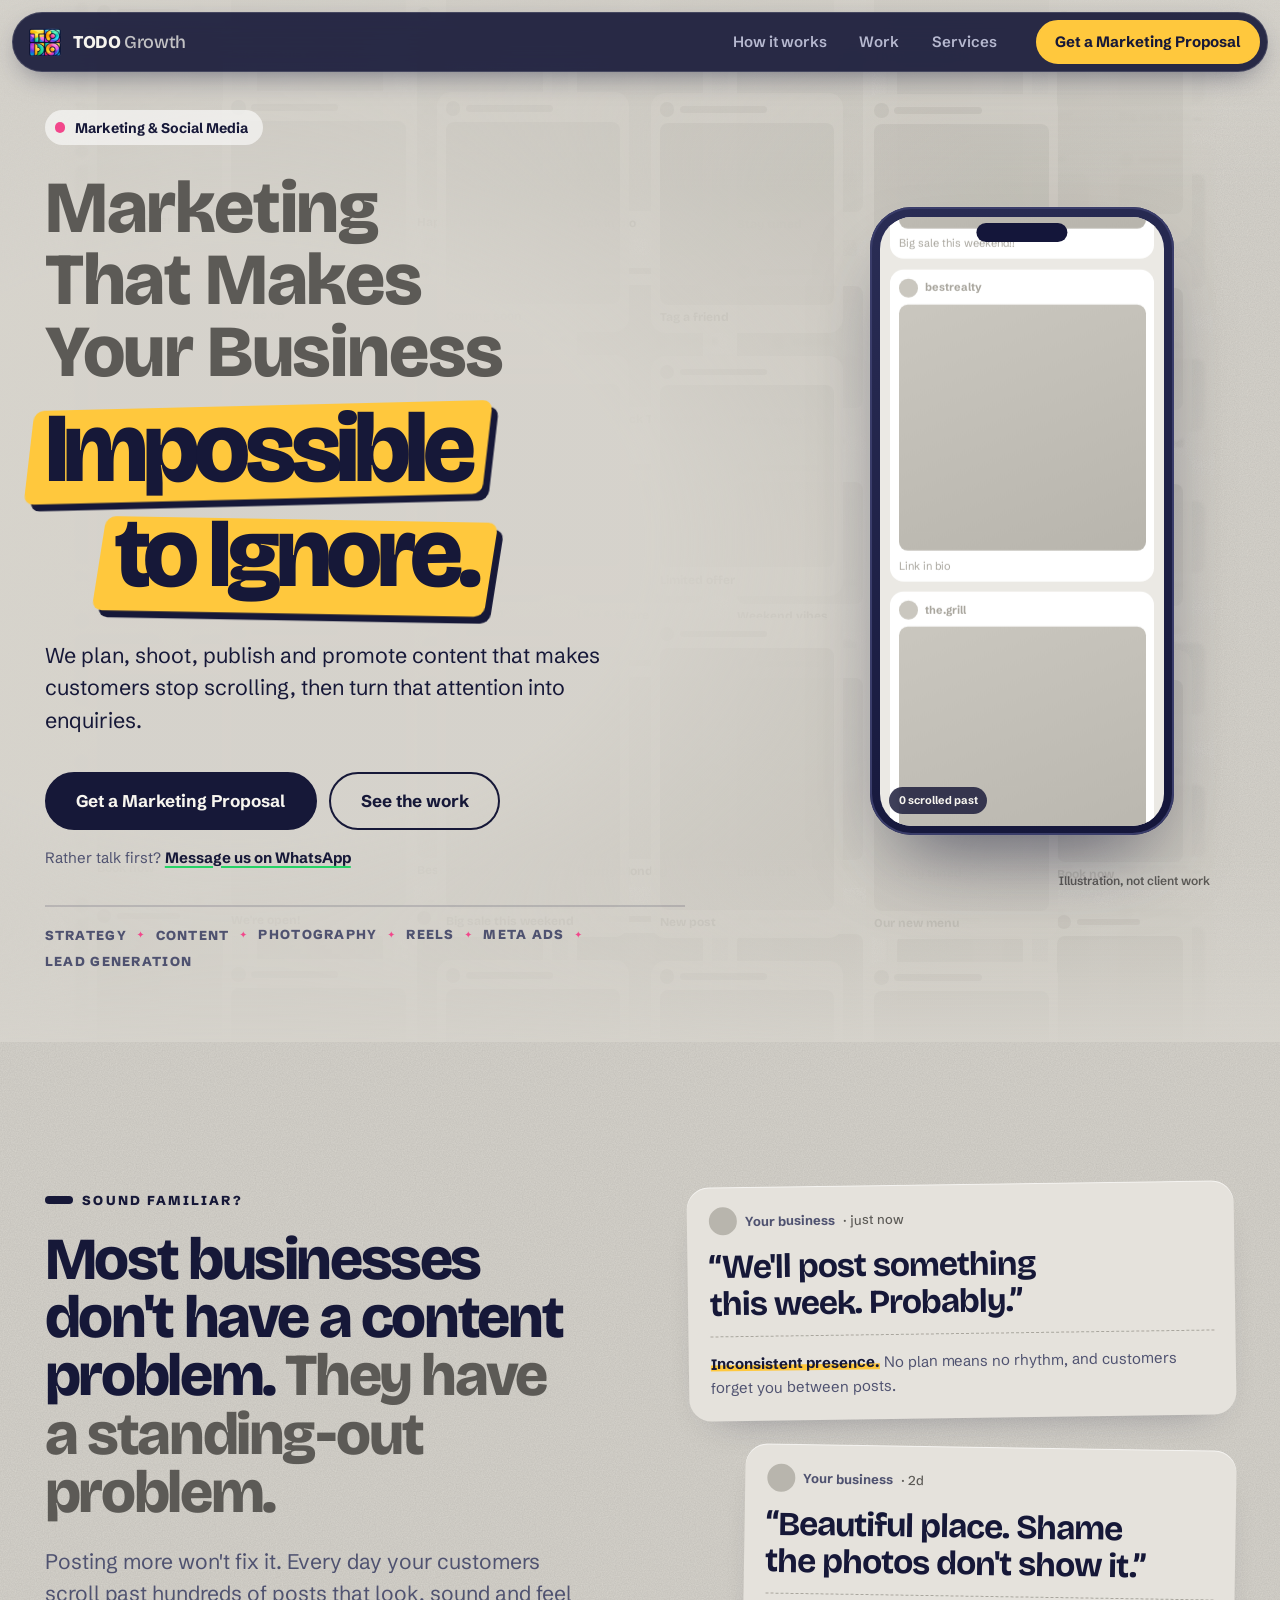
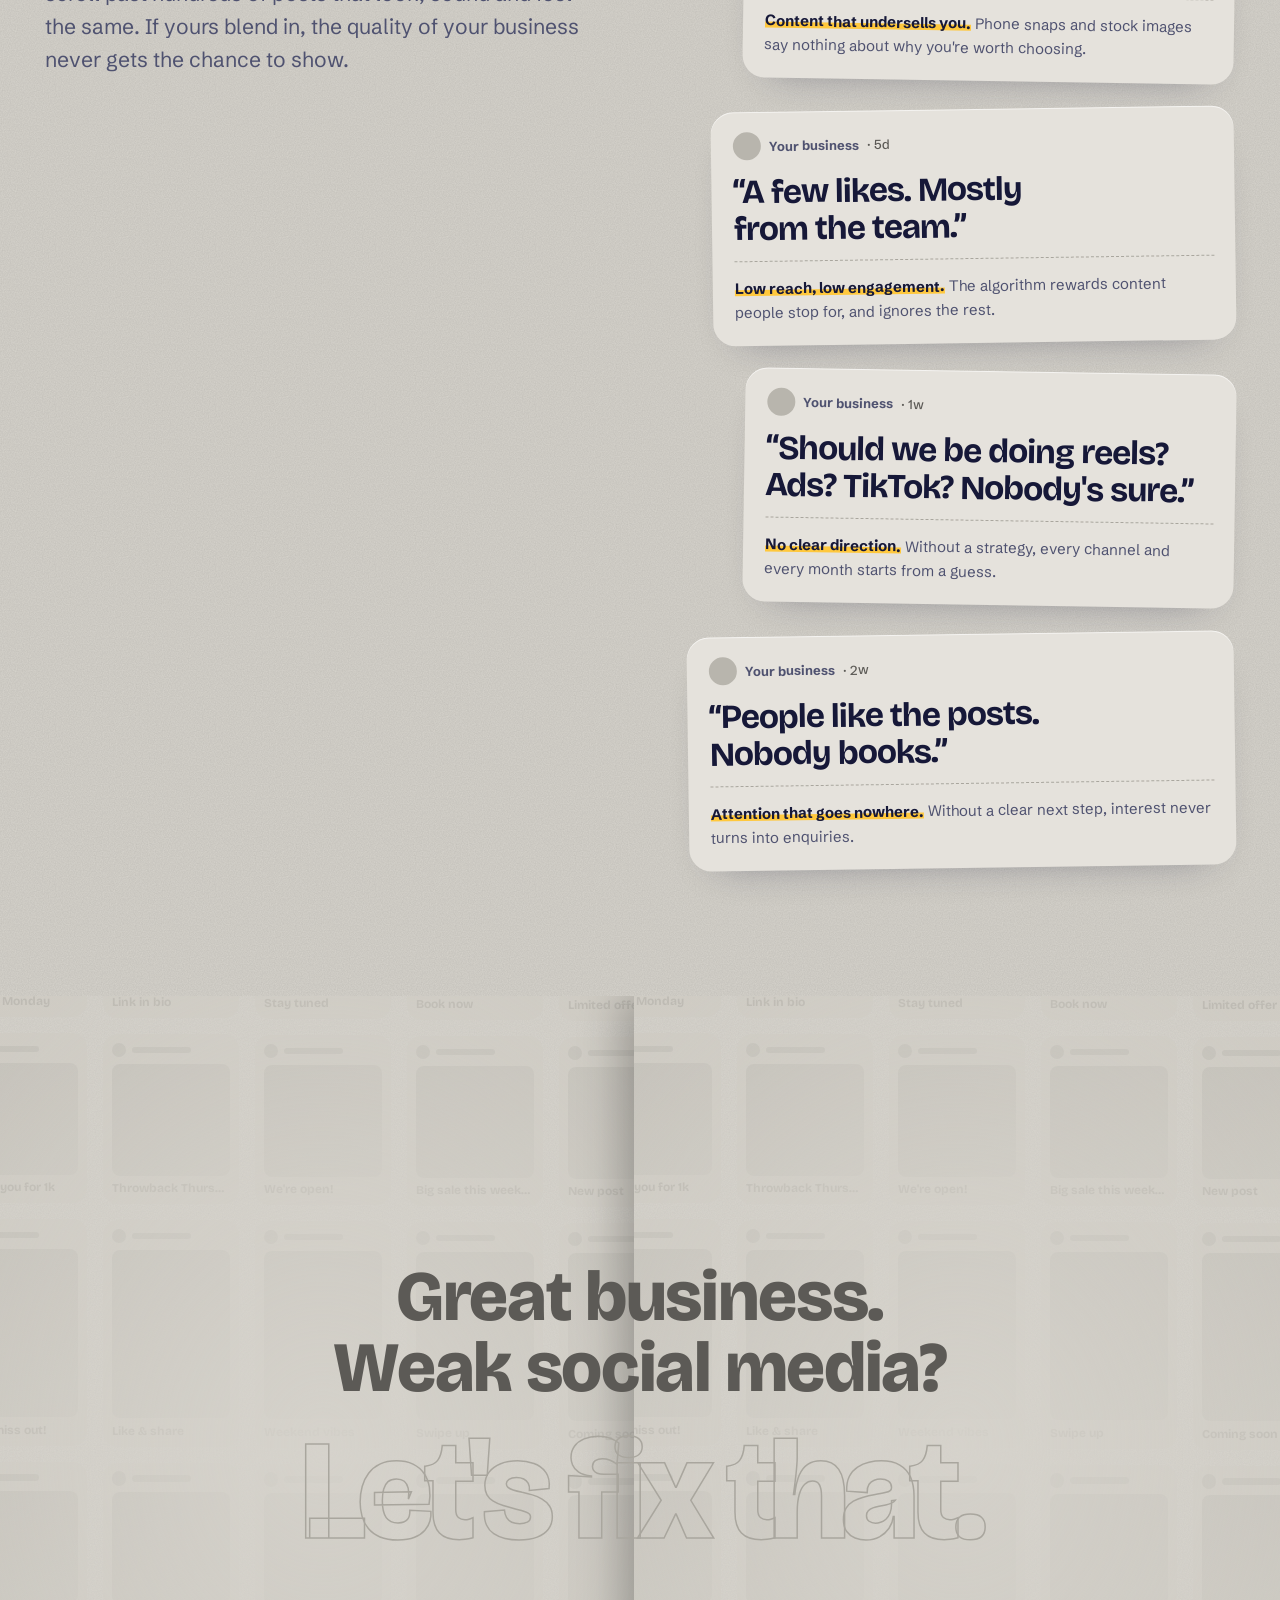
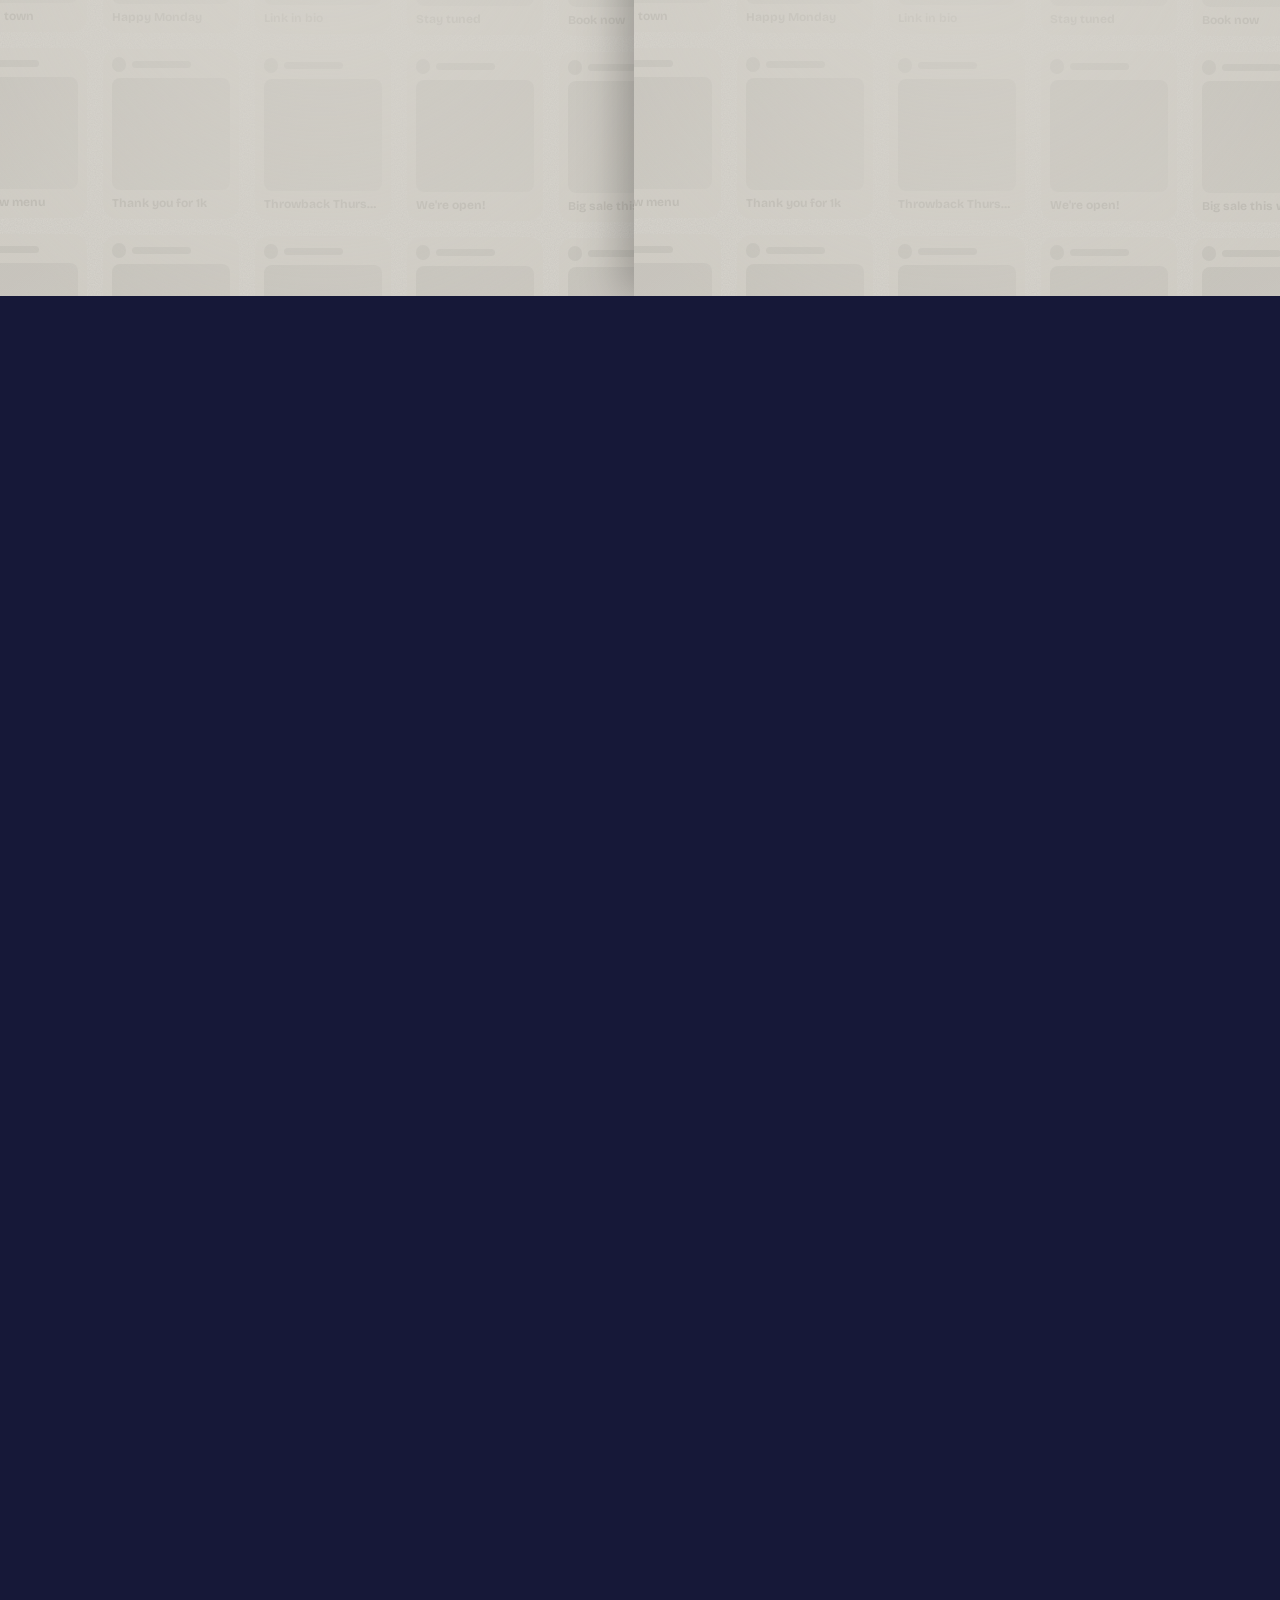
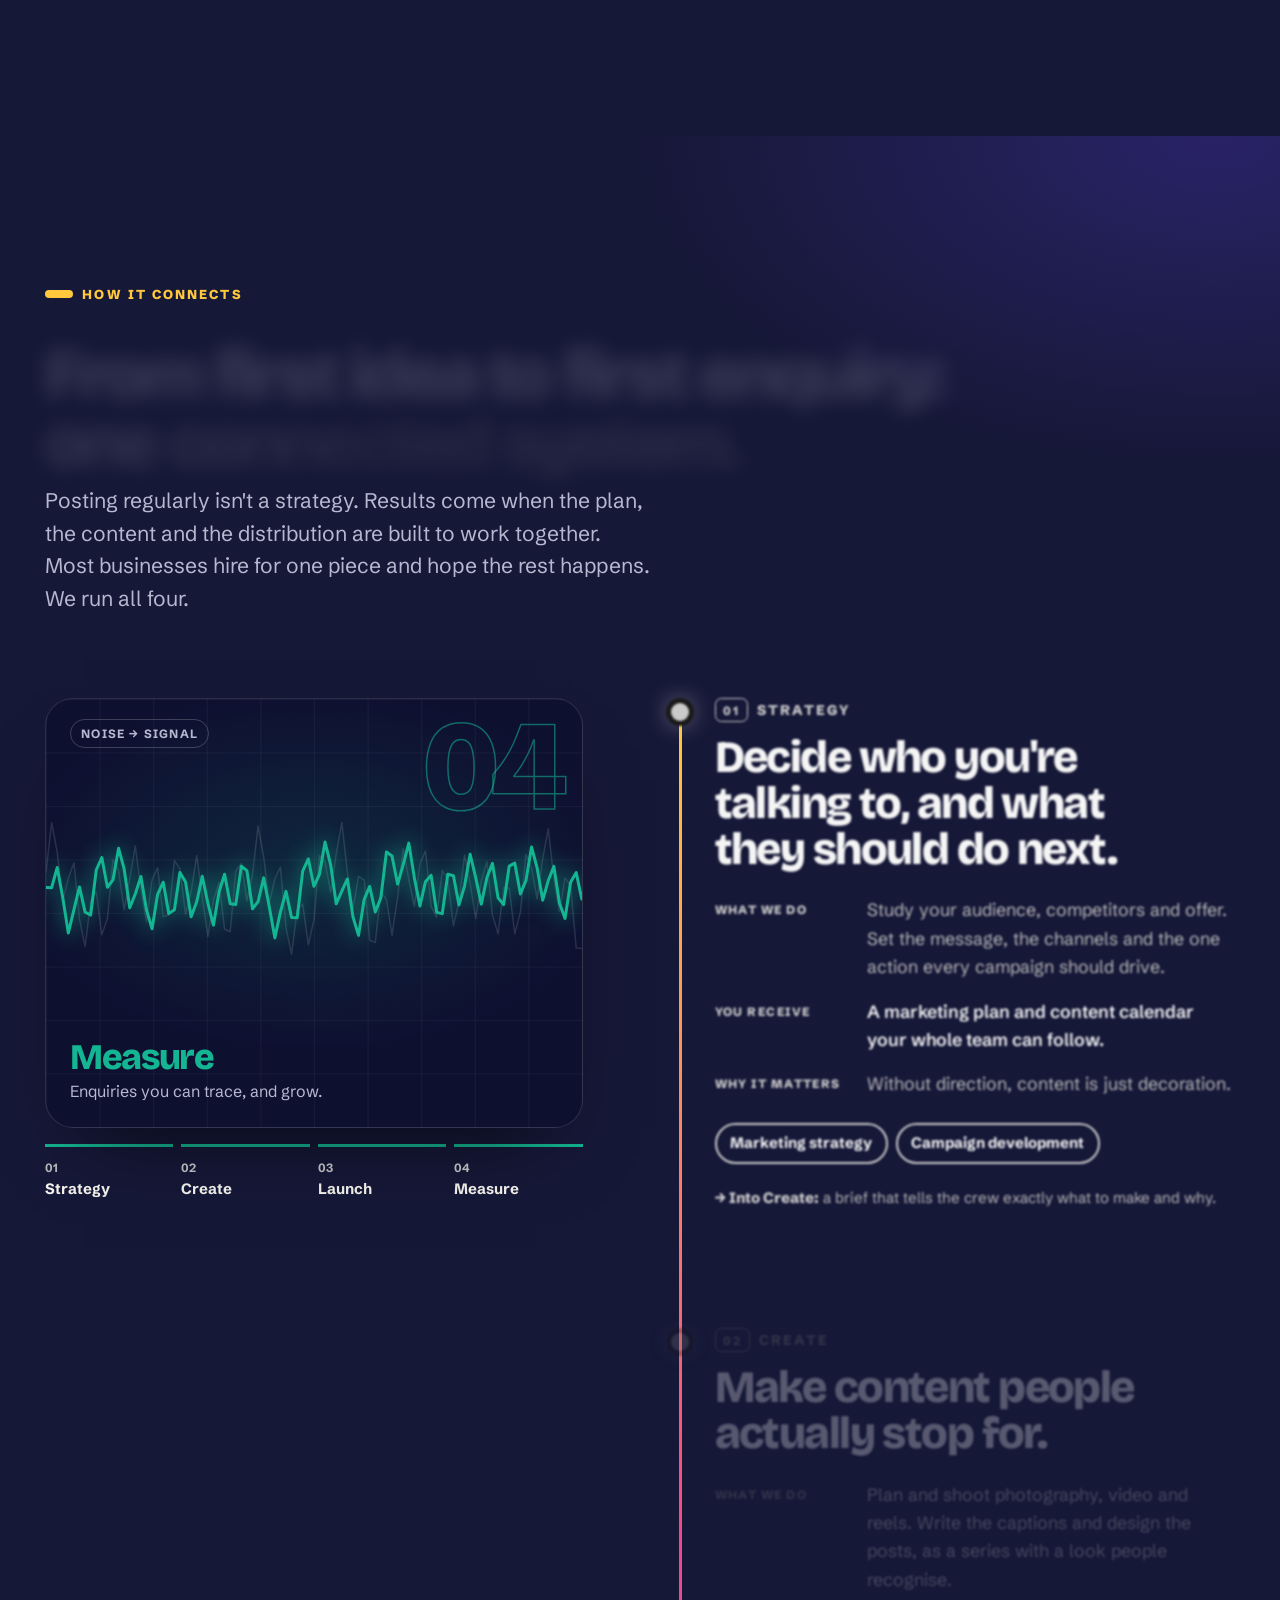
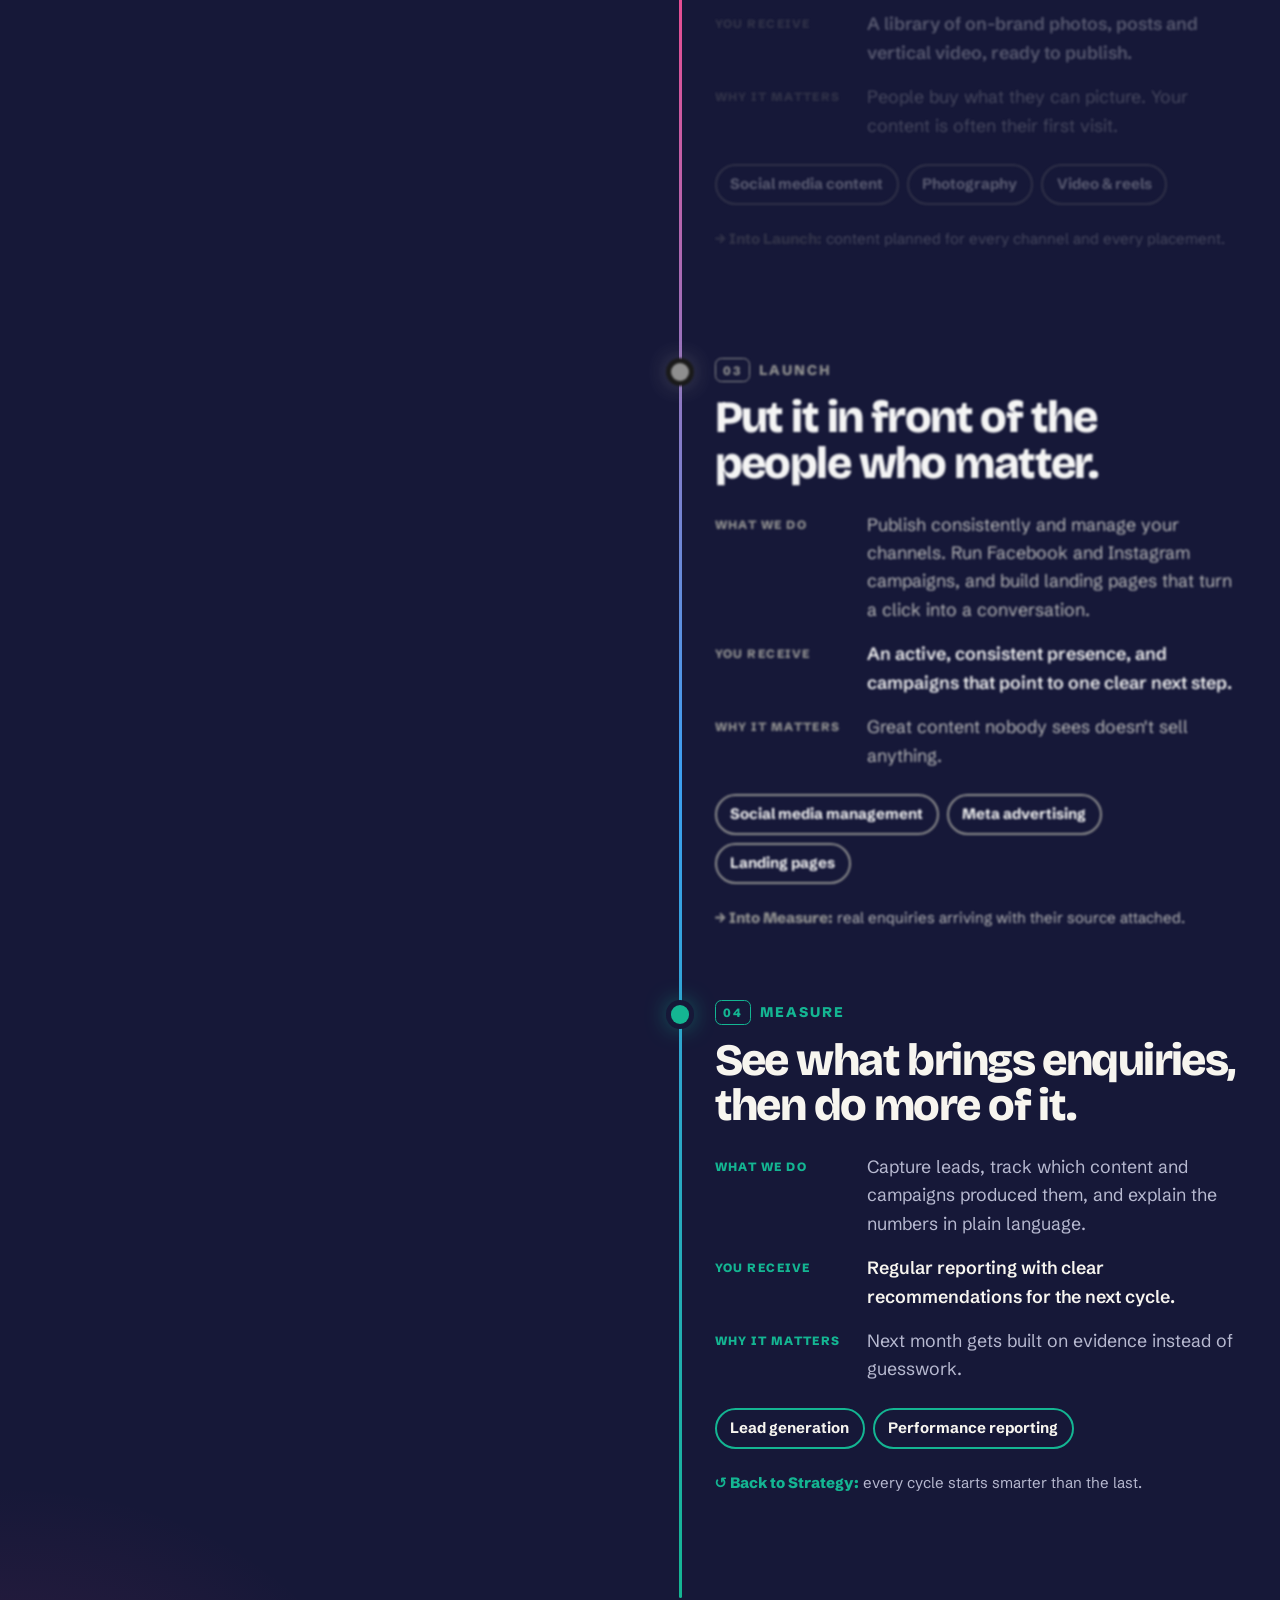
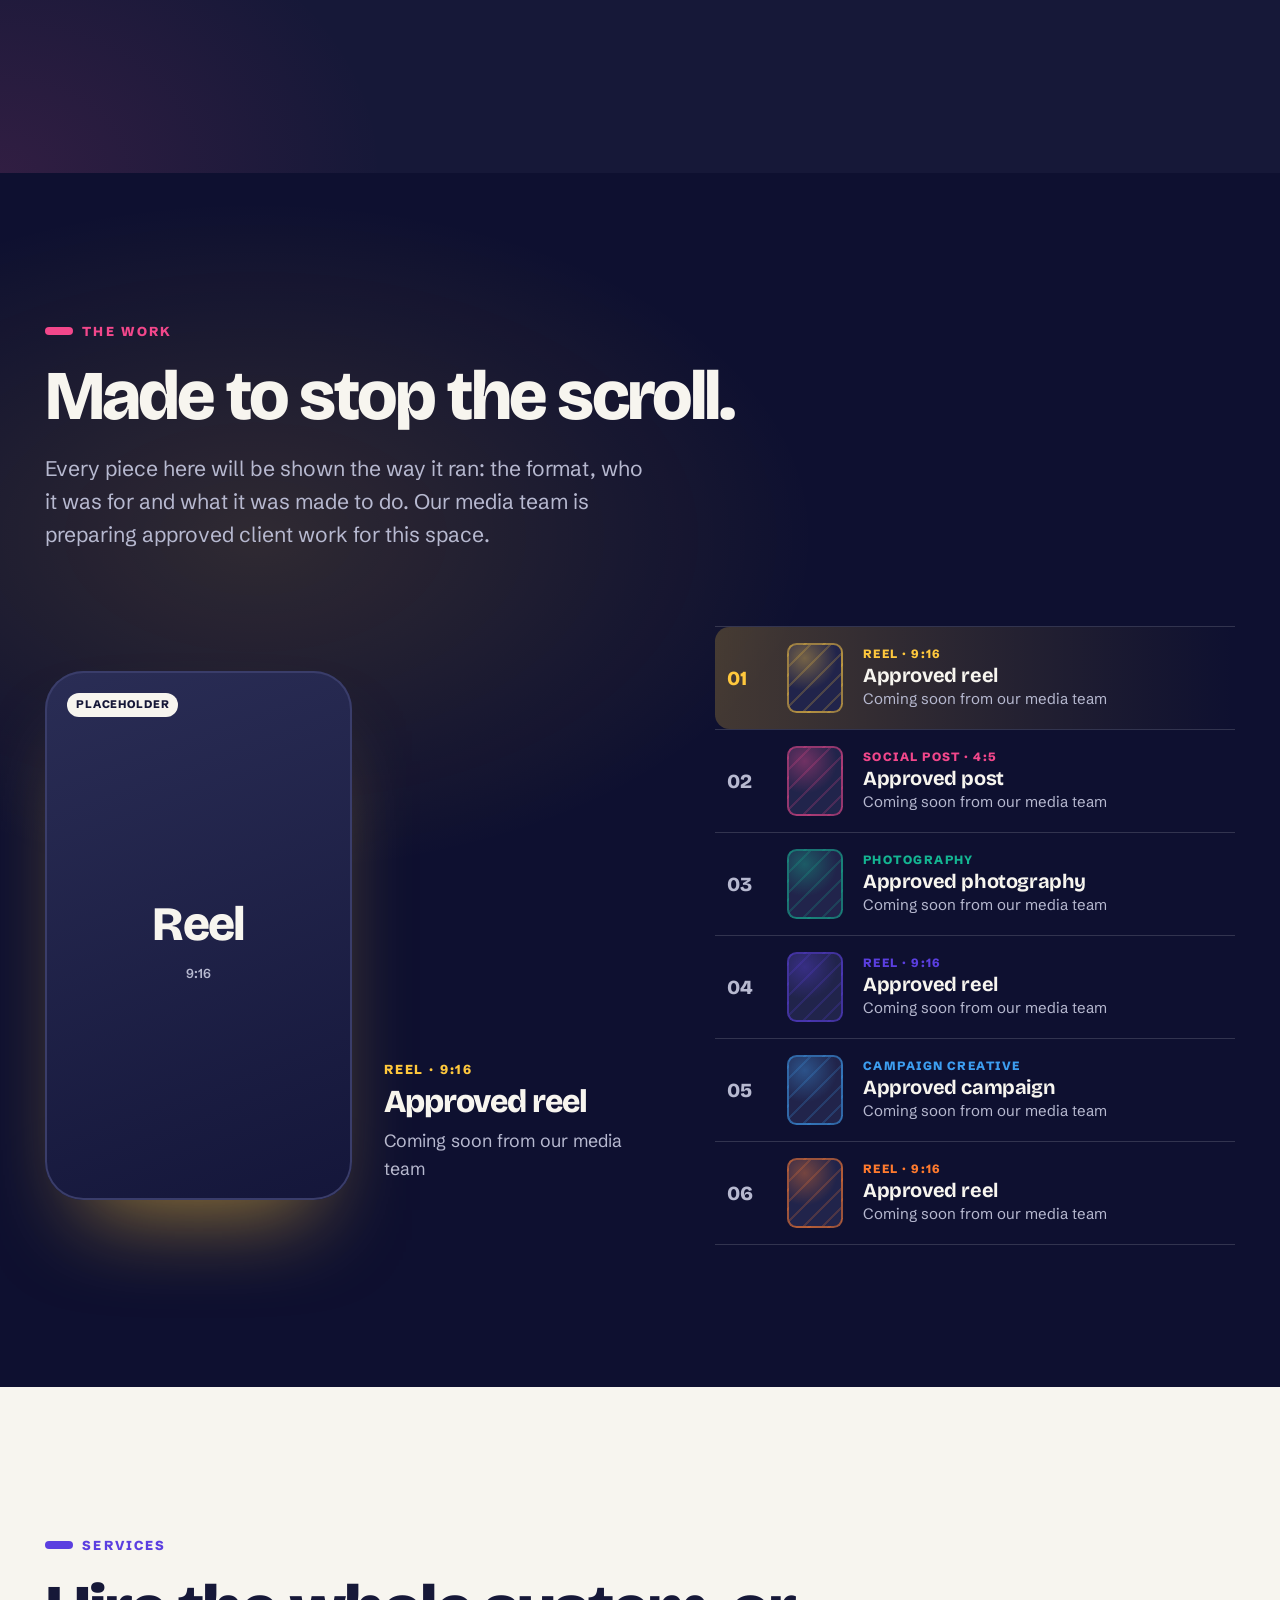
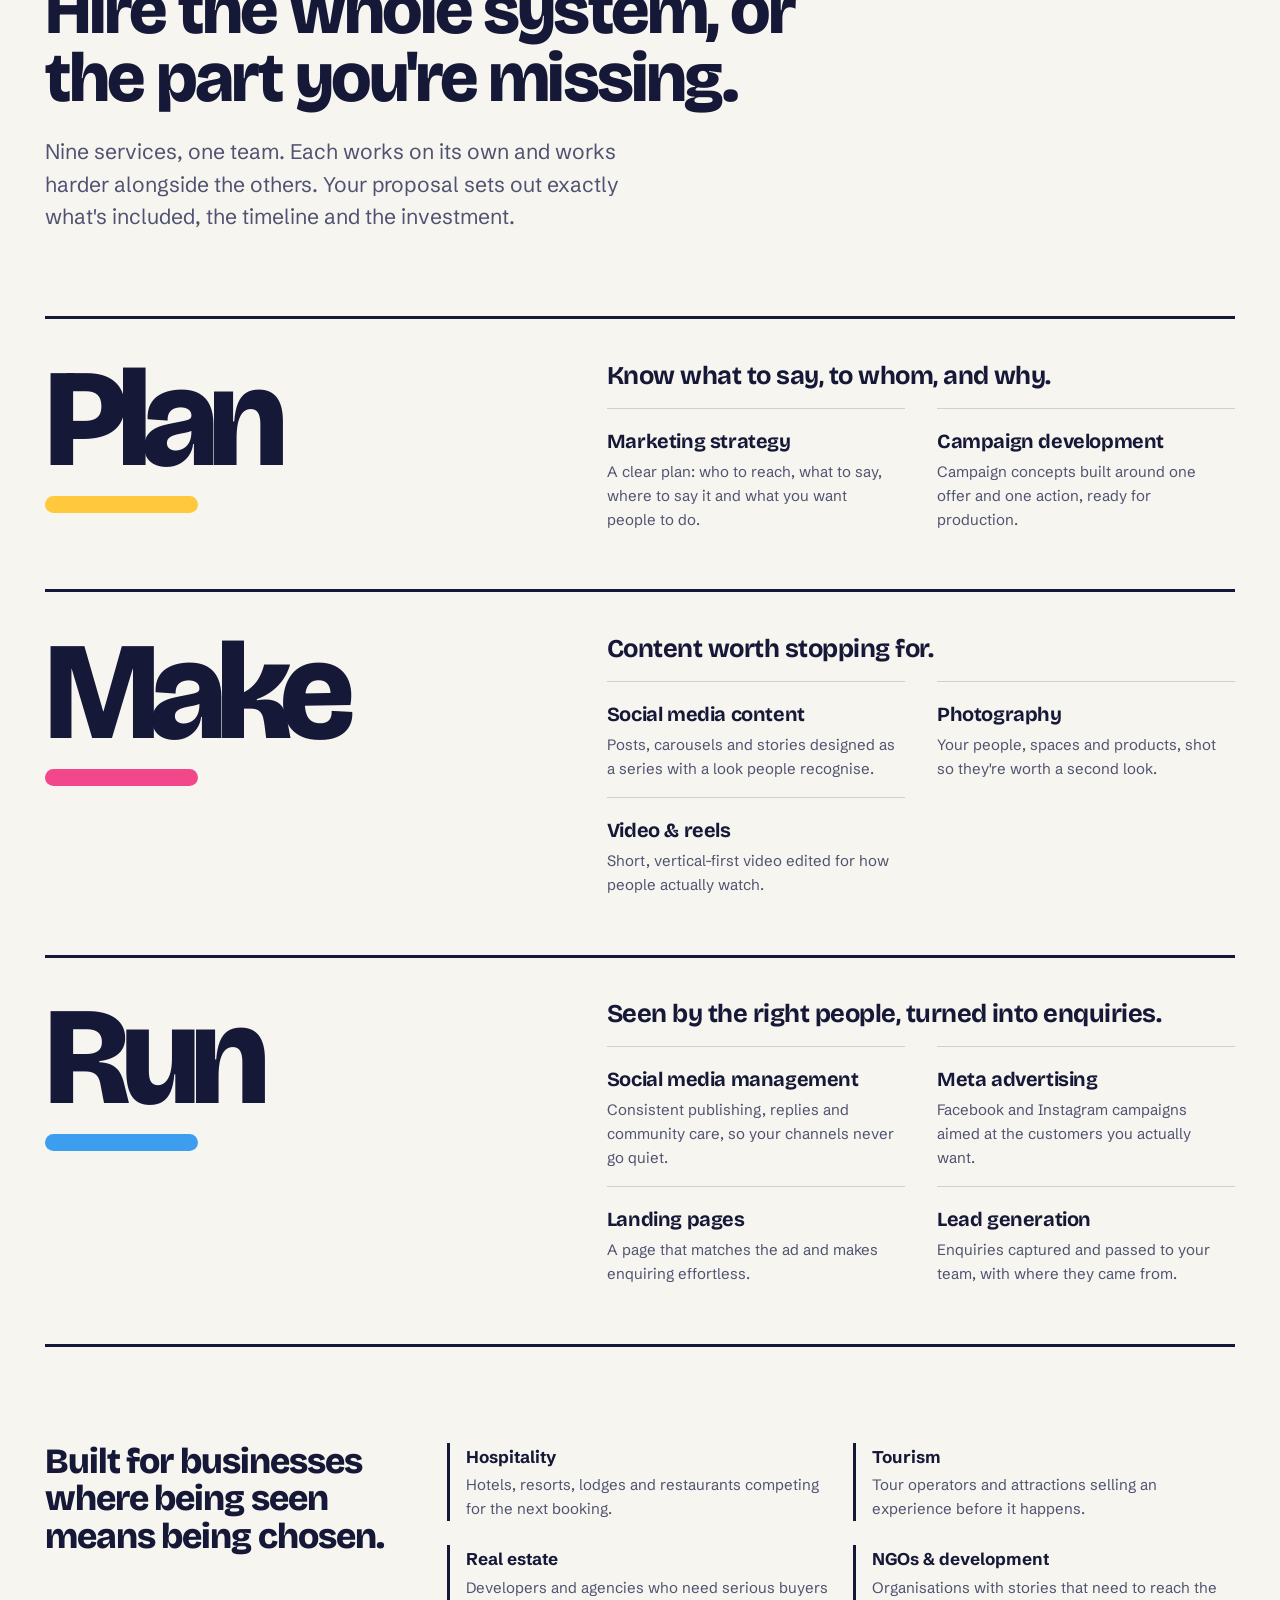
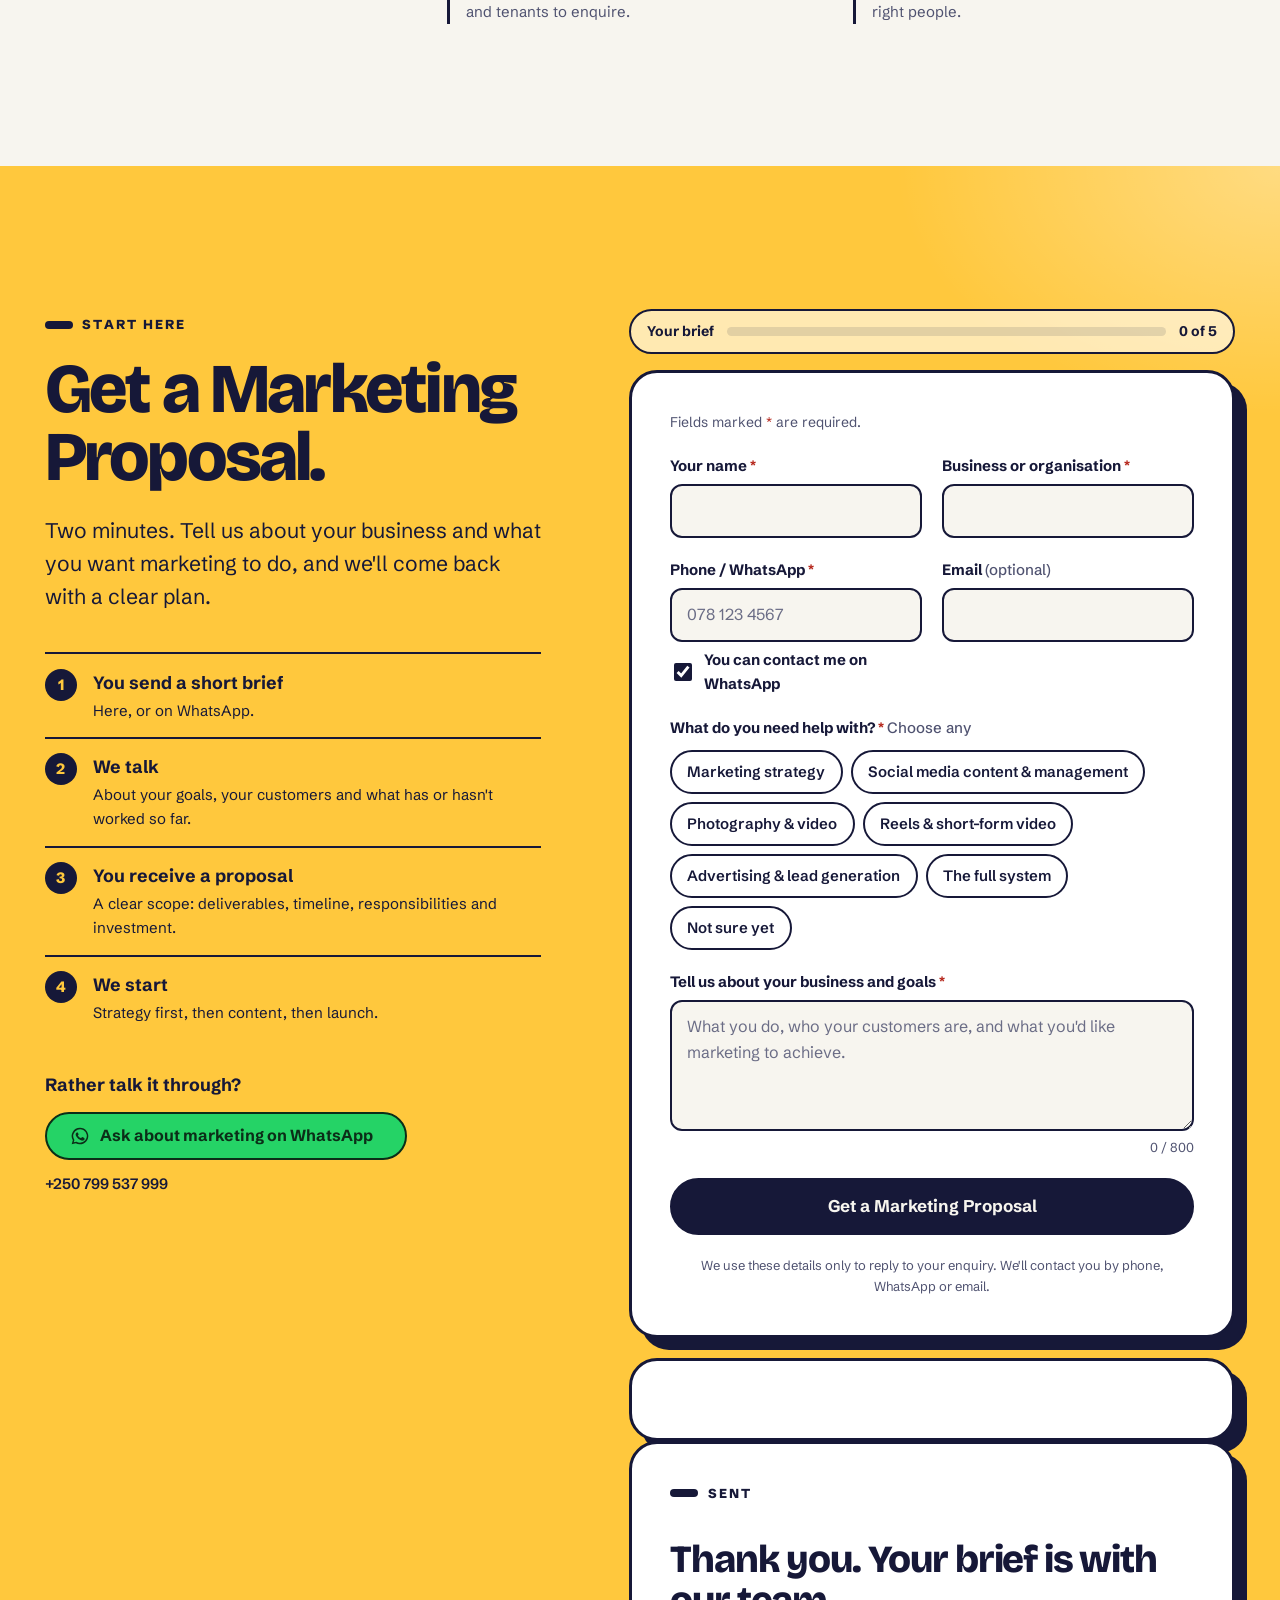
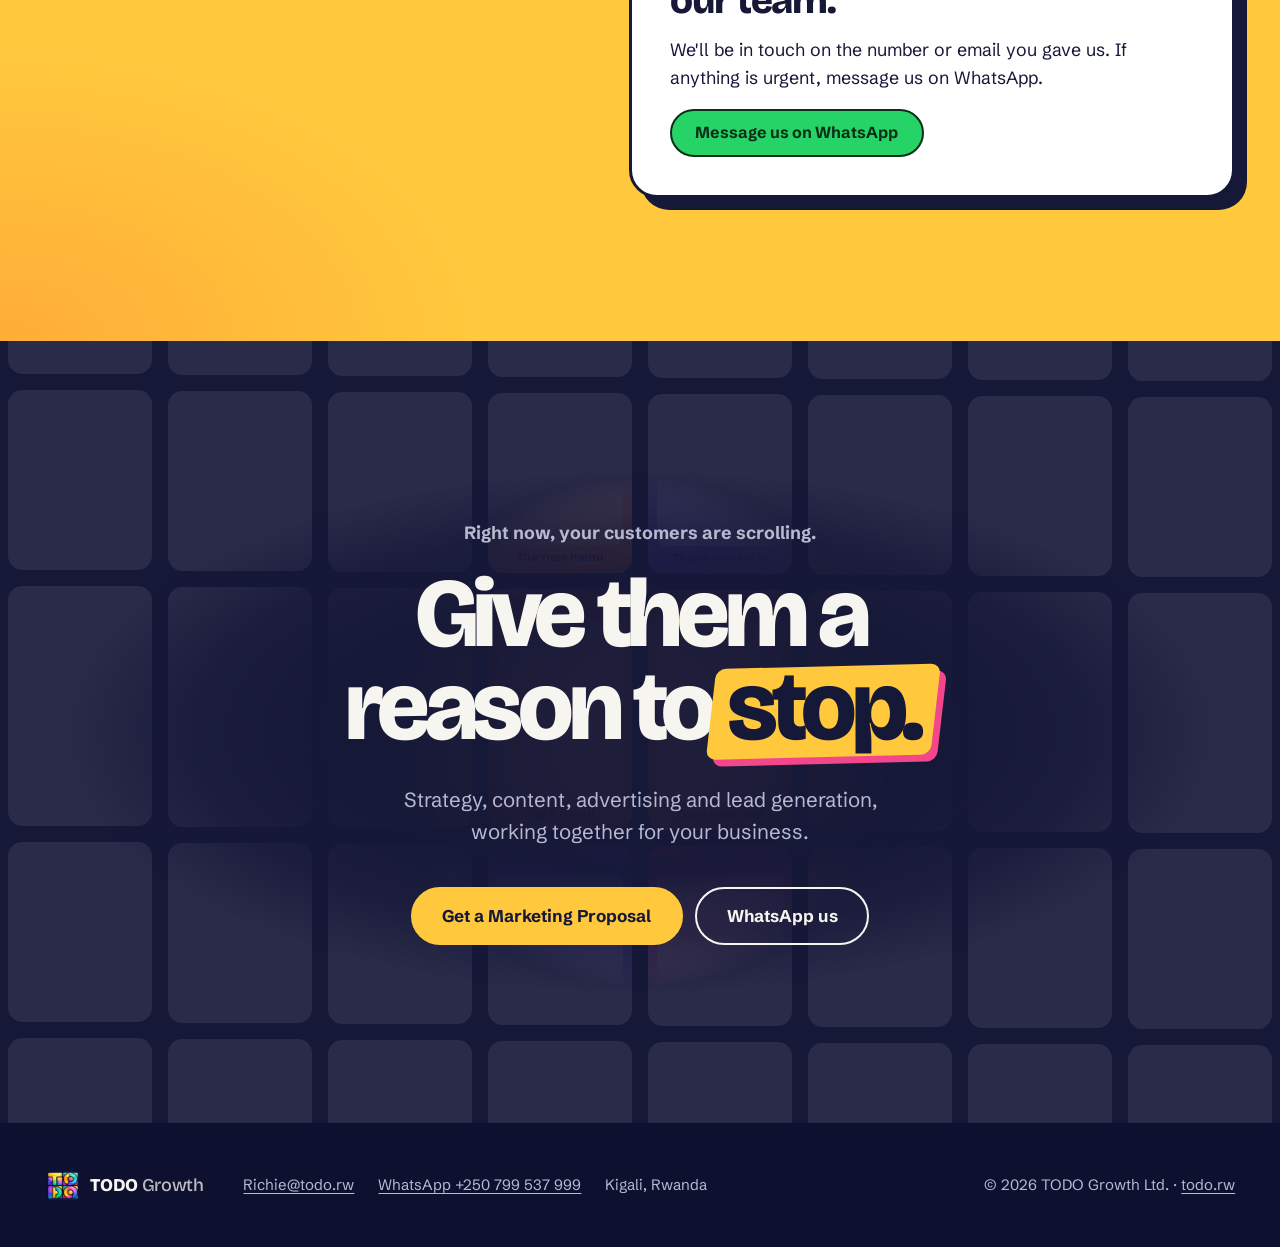
==== commit 9704d70d: "new updates" ====
--- a/index.html
+++ b/index.html
@@ -55,7 +55,7 @@
     <a class="skip" href="#main">Skip to content</a>
 
     <header class="masthead" data-masthead>
-      <a class="brand" href="https://todo.rw/" aria-label="TODO Growth home">
+      <a class="brand" href="#top" aria-label="TODO Growth, back to top">
         <img src="assets/img/brand/todo-logo-192.webp" width="40" height="40" alt="" />
         <span class="brand-word">TODO <span>Growth</span></span>
       </a>
@@ -71,7 +71,7 @@
     <main id="main">
       <!-- ══ 01 HERO ════════════════════════════════════════════════════════
            The feed of sameness, and the one post that stops it. -->
-      <section class="hero" aria-labelledby="hero-title" data-hero>
+      <section class="hero" id="top" aria-labelledby="hero-title" data-hero>
         <div class="hero-noise" data-noise aria-hidden="true"></div>
         <div class="hero-vignette" aria-hidden="true"></div>
 
@@ -603,7 +603,7 @@
 
     <footer class="foot">
       <div class="wrap foot-grid">
-        <a class="brand brand-light" href="https://todo.rw/" aria-label="TODO Growth home">
+        <a class="brand brand-light" href="#top" aria-label="TODO Growth, back to top">
           <img src="assets/img/brand/todo-logo-192.webp" width="32" height="32" alt="" loading="lazy" />
           <span class="brand-word">TODO <span>Growth</span></span>
         </a>
